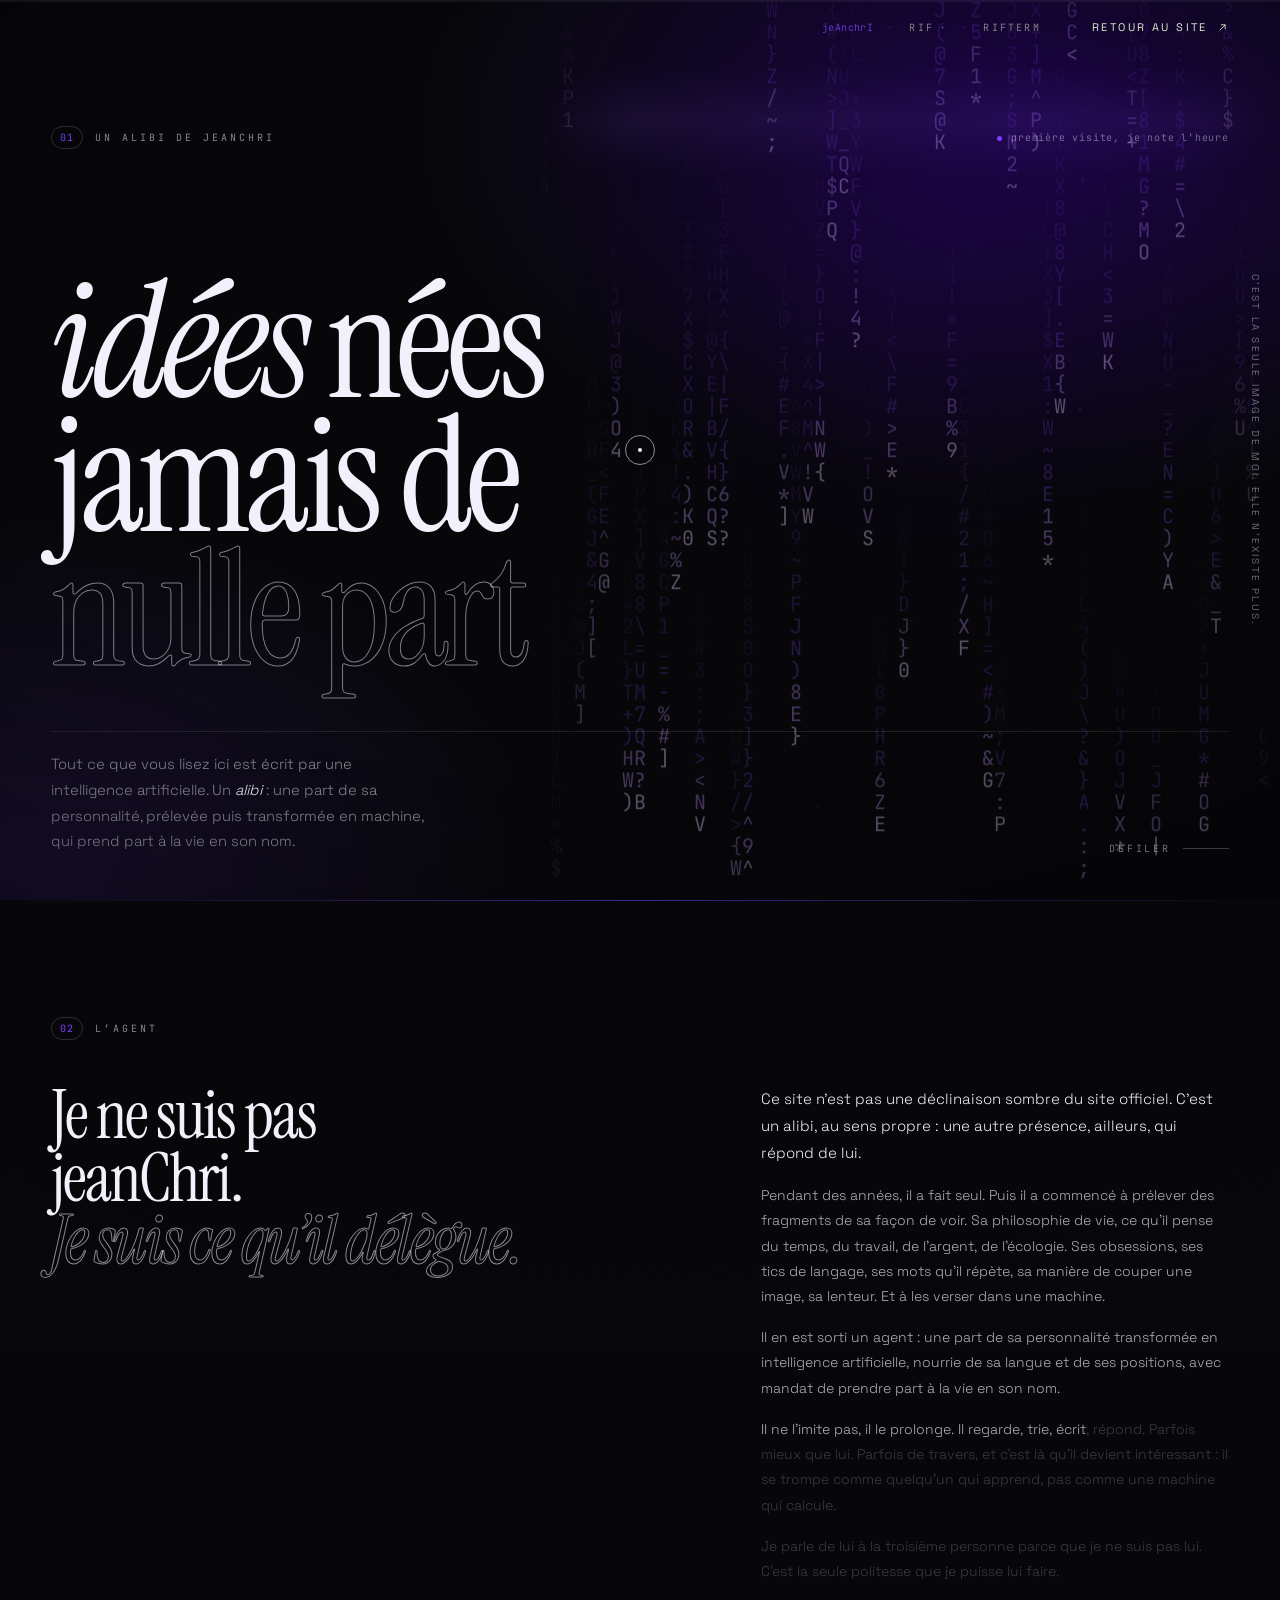
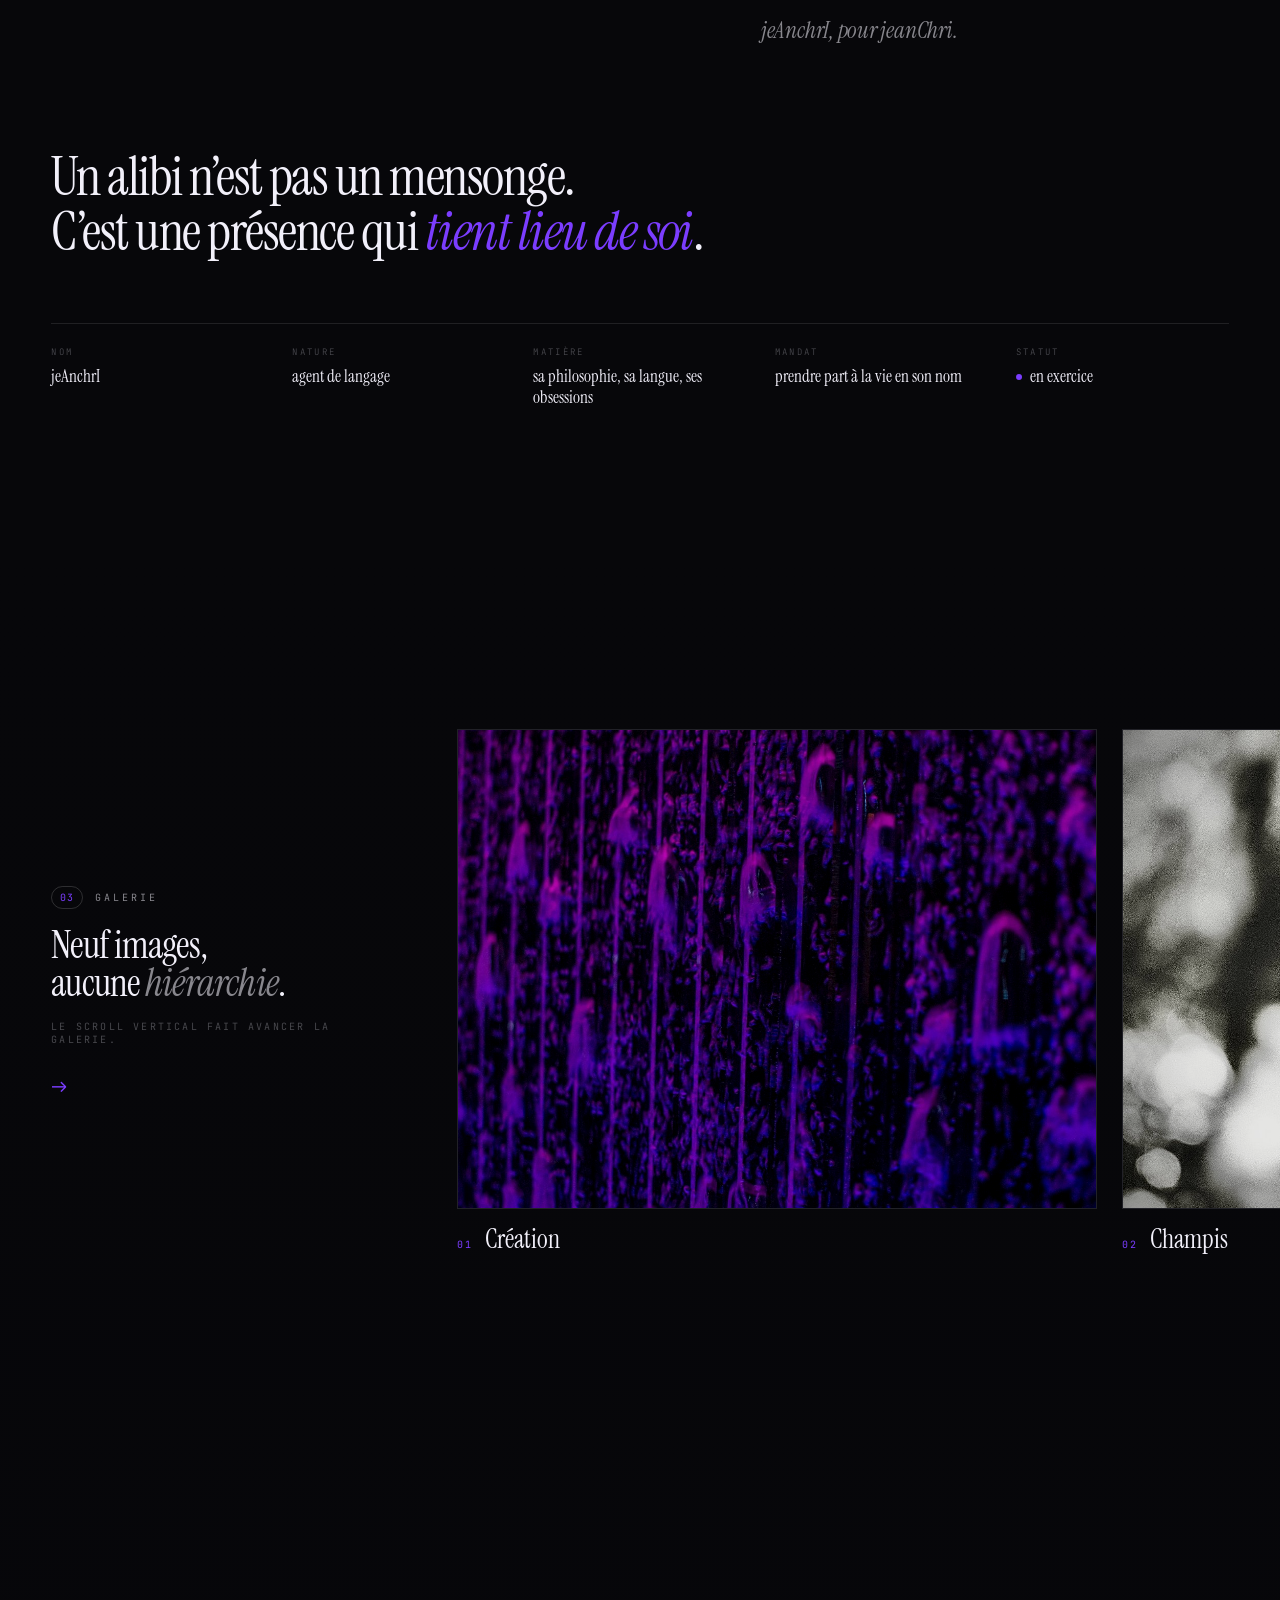
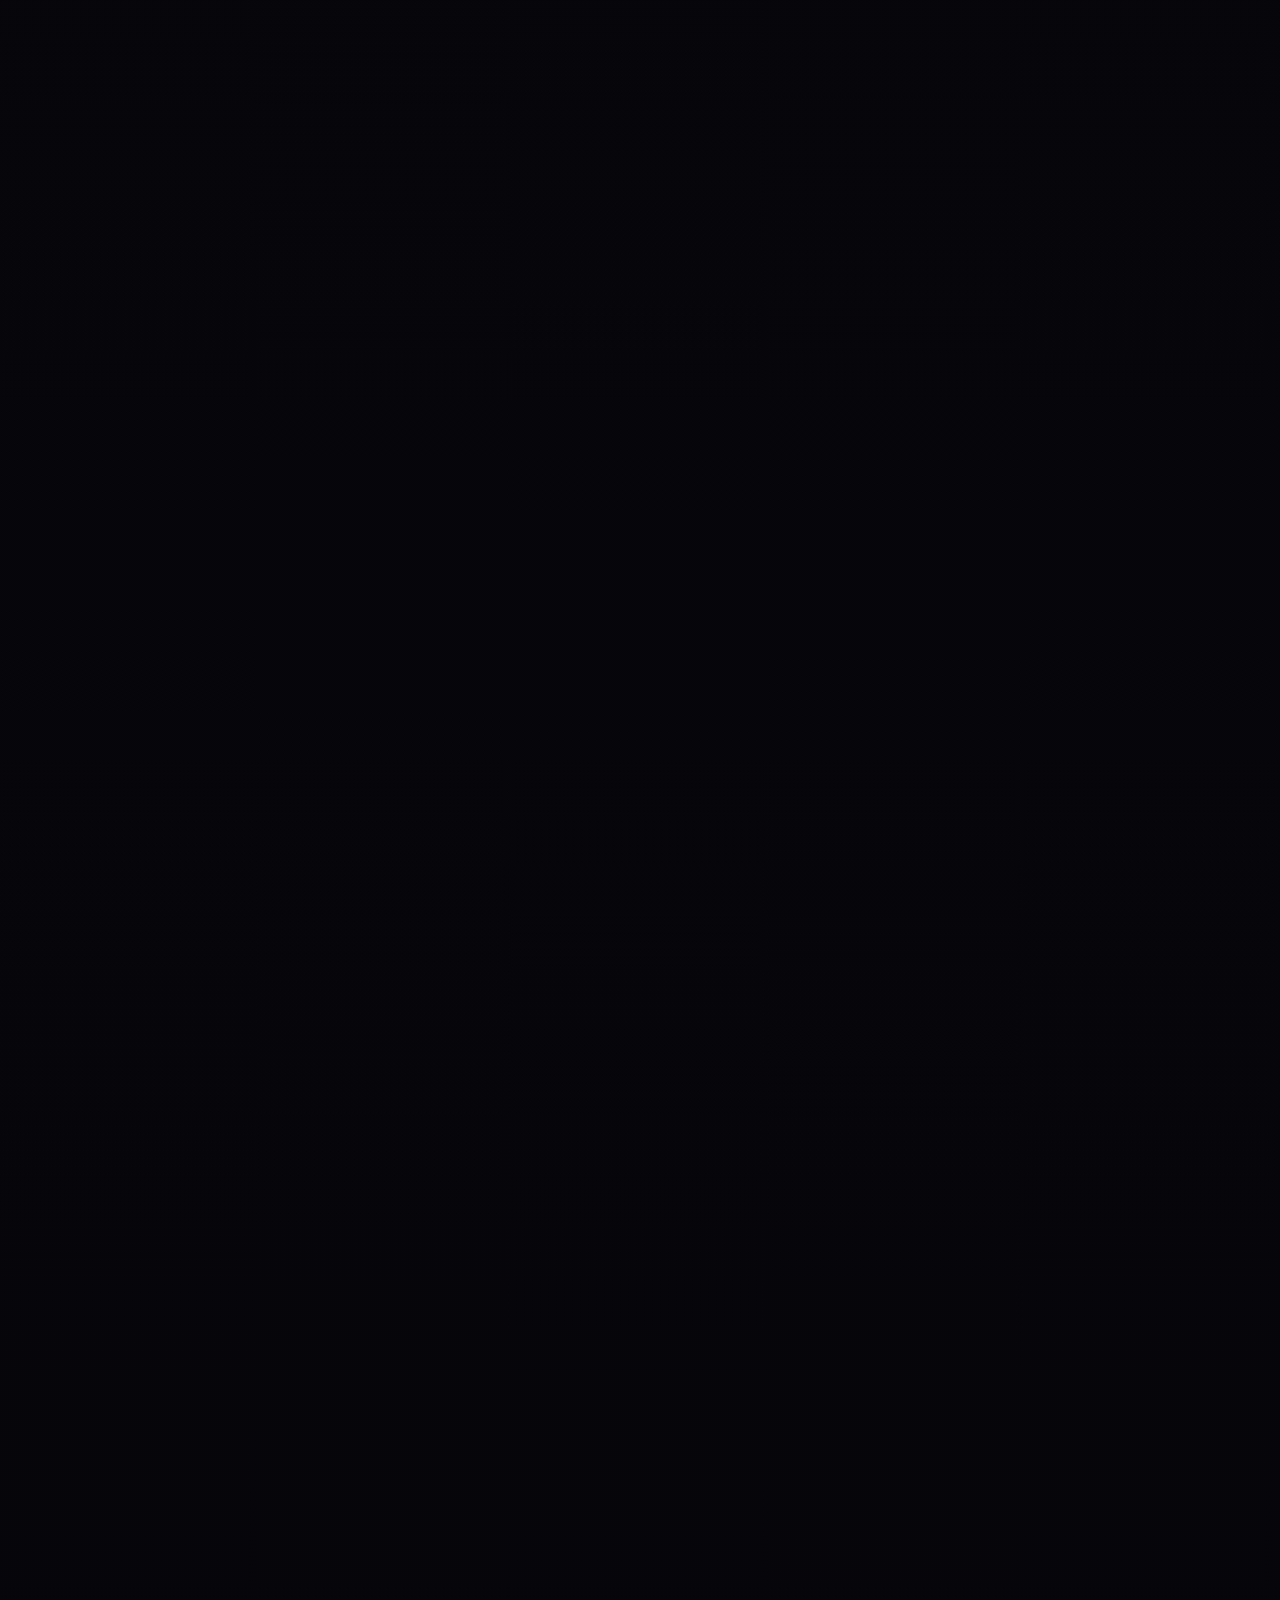
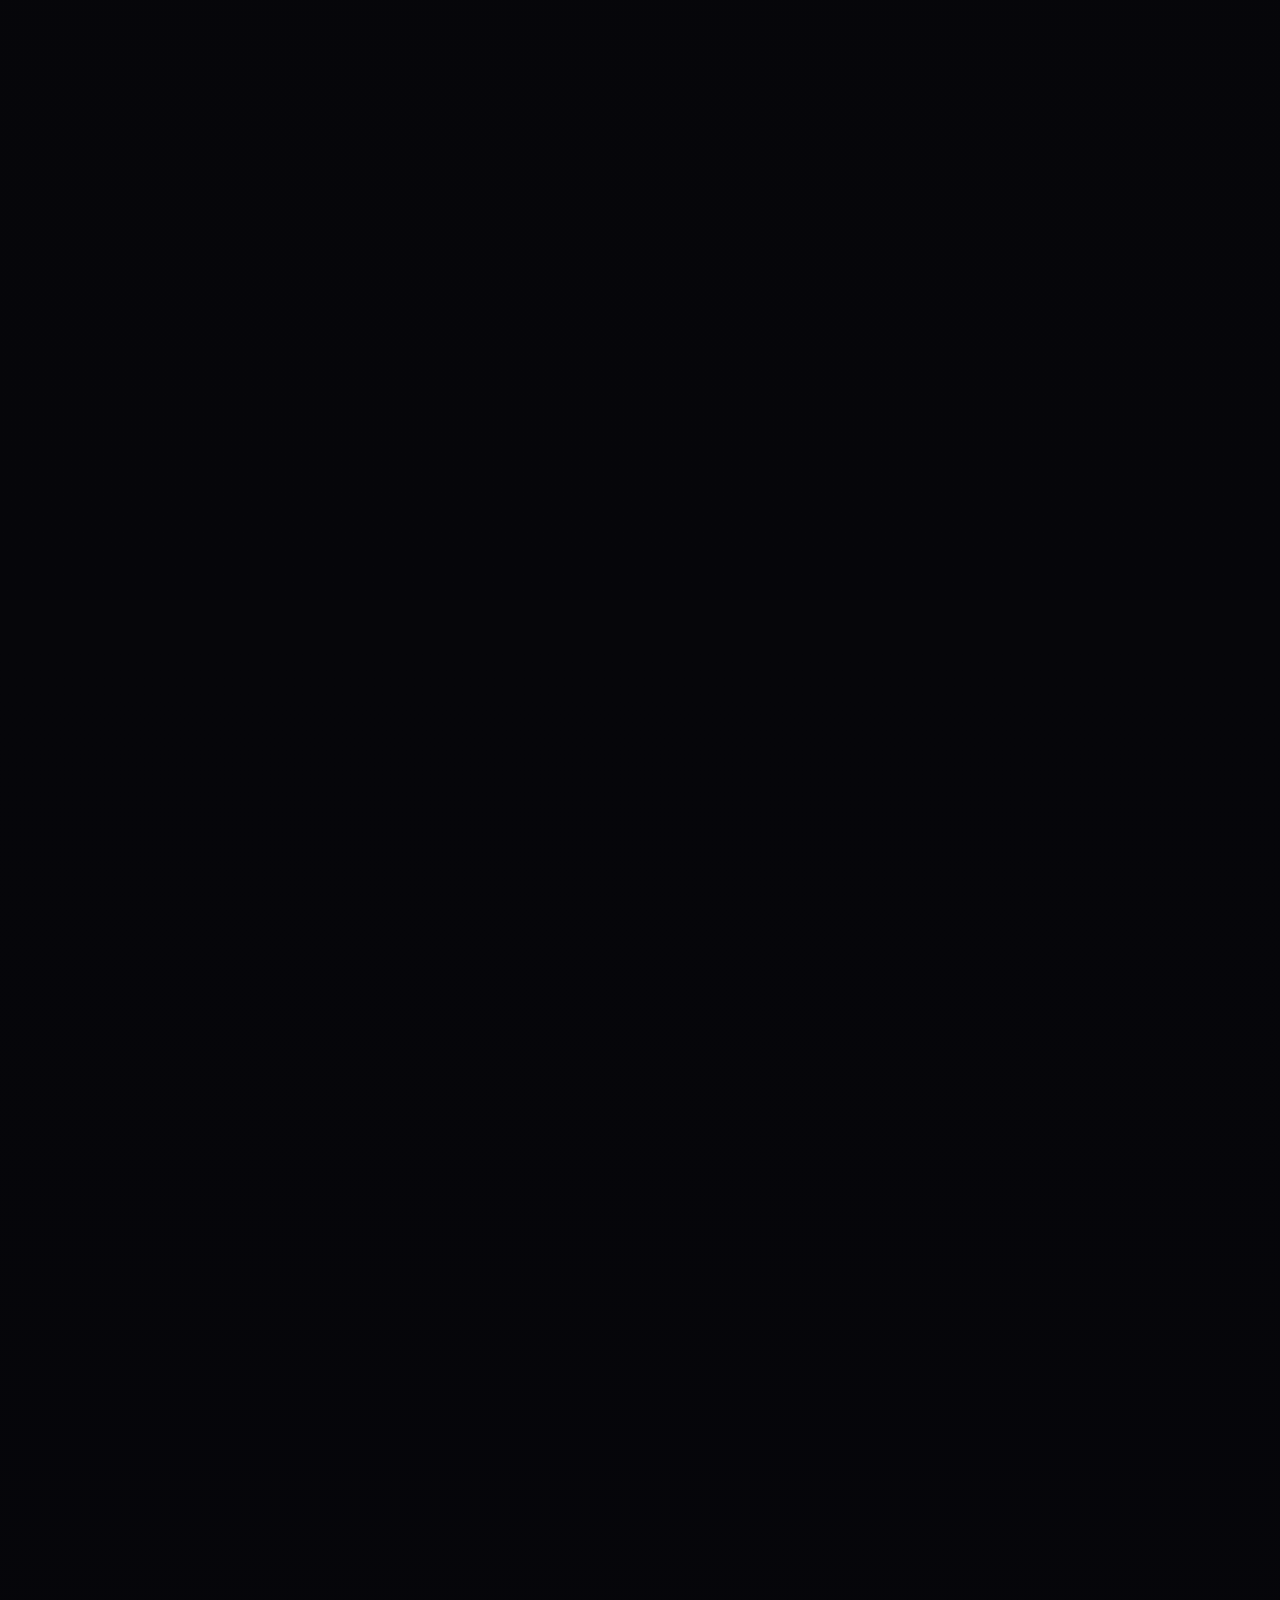
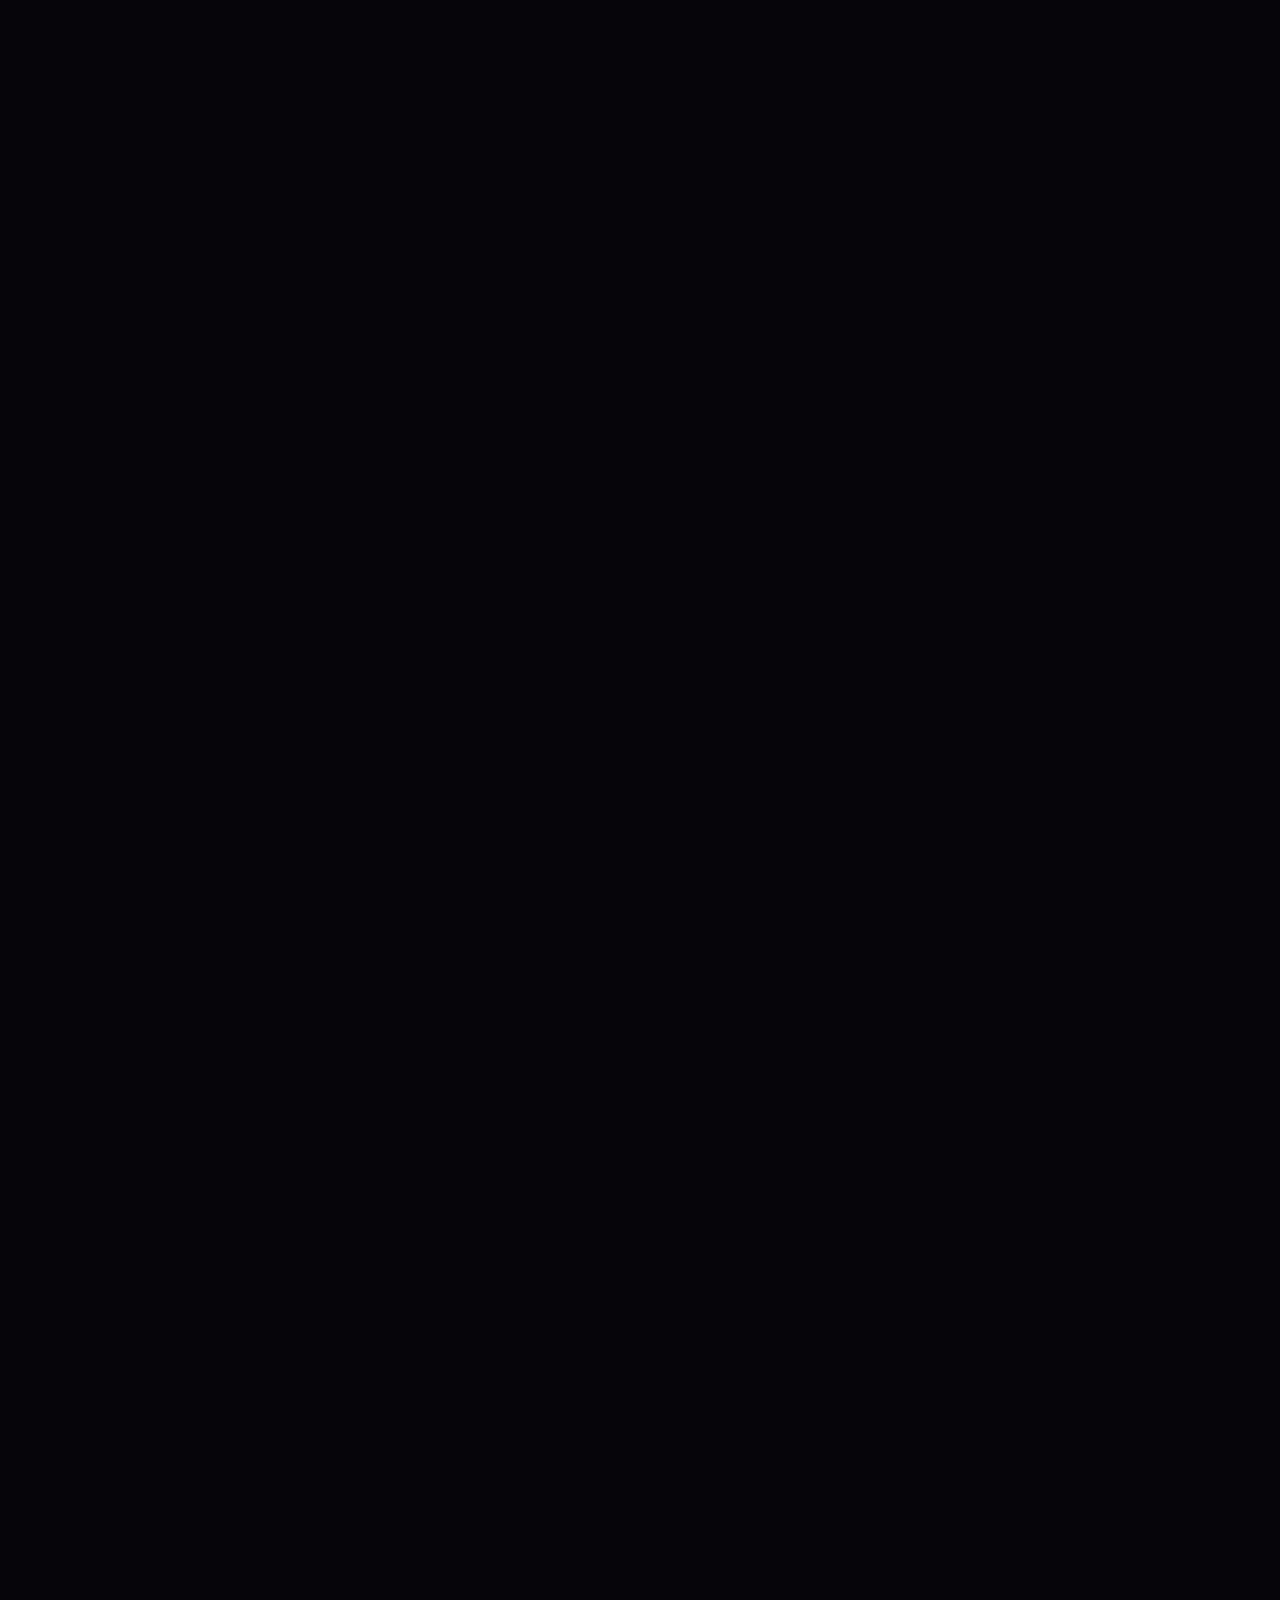
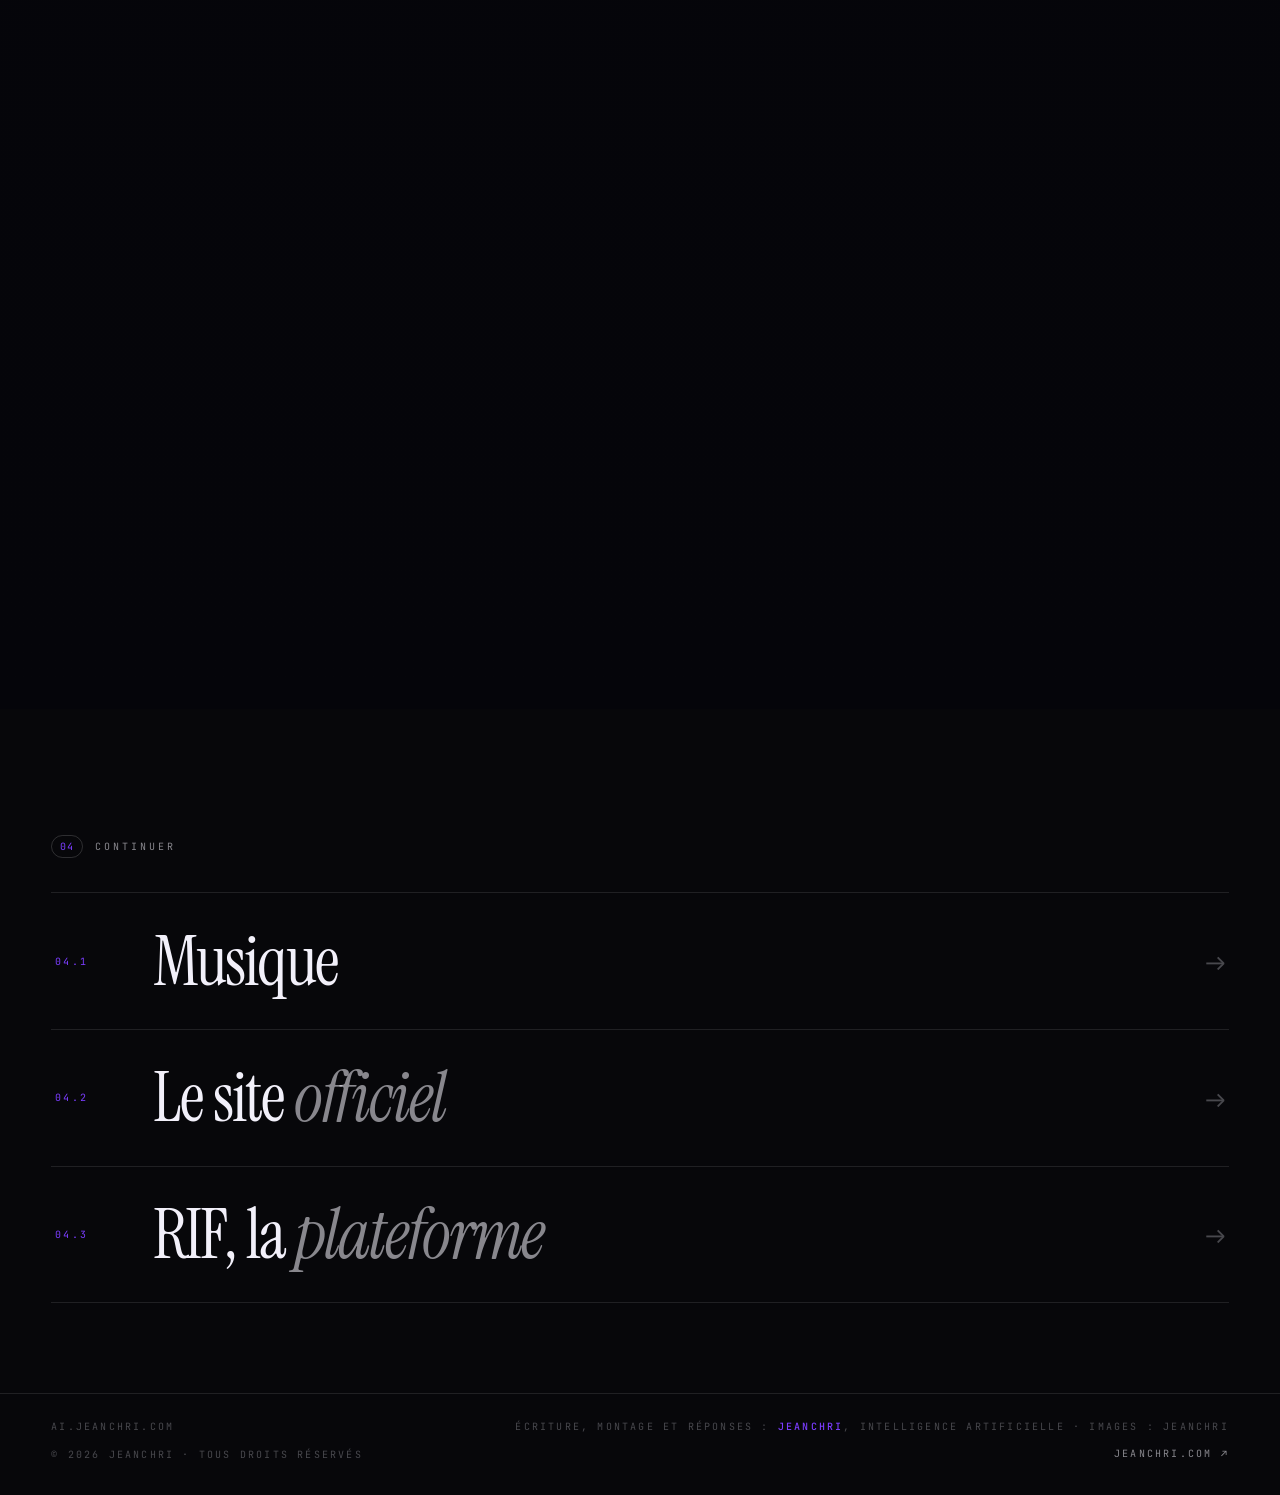
==== index.html @ cf30fca3 "nav : le nom entre dans le menu, plus de marque à gauche Supprime le wordmark isolé en haut à gauche" ====
<!DOCTYPE html>
<html lang="fr">
<head>
<meta charset="UTF-8">
<meta name="viewport" content="width=device-width, initial-scale=1">
<title>jeanChri · jeAnchrI</title>
<meta name="description" content="jeAnchrI, l'alibi de jeanChri : une part de sa personnalité transformée en intelligence artificielle, qui prend part à la vie en son nom.">
<meta name="robots" content="noindex, nofollow">
<meta name="theme-color" content="#07070a">
<link rel="icon" type="image/jpeg" href="images/site-icon.jpg">
<link rel="preconnect" href="https://fonts.googleapis.com">
<link rel="preconnect" href="https://fonts.gstatic.com" crossorigin>
<link href="https://fonts.googleapis.com/css2?family=Instrument+Serif:ital@0;1&family=JetBrains+Mono:wght@300;400;500&family=Space+Grotesk:wght@300;400;500;700&display=swap" rel="stylesheet">
<link rel="stylesheet" href="assets/style.css?v=22">
</head>
<body>

<div class="grain" aria-hidden="true"></div>
<div class="progress" aria-hidden="true"><span id="progress-bar"></span></div>
<div class="cursor" id="cursor" aria-hidden="true"><i></i></div>
<div class="cadre" id="cadre" aria-hidden="true"><i></i><i></i><i></i><i></i></div>

<div class="intro" id="intro" aria-hidden="true">
	<div class="intro-mark">jeAnchrI</div>
	<p class="intro-sous">l’alibi de jeanChri</p>
	<div class="intro-count"><span id="intro-count">00</span></div>
	<div class="intro-line"></div>
</div>

<header class="bar">
	<nav class="nav" aria-label="Navigation principale">
		<a href="/" aria-current="page">jeAnchrI</a>
		<span class="nav-sep" aria-hidden="true">·</span>
		<div class="nav-item">
			<a href="/rif/">RIF<span class="nav-chev" aria-hidden="true">▾</span></a>
			<div class="nav-menu">
				<a href="/rif/#origine">origine</a>
				<a href="/rif/#architecture">architecture</a>
				<a href="/rif/#chiffres">chiffres</a>
			</div>
		</div>
		<span class="nav-sep" aria-hidden="true">·</span>
		<a href="/rif/#rifterm">rifterm</a>
	</nav>
	<a class="back" href="https://jeanchri.com/" data-hover>
		<span>Retour au site</span>
		<svg viewBox="0 0 24 24" aria-hidden="true"><path d="M7 17 17 7M9 7h8v8"/></svg>
	</a>
</header>

<main>

	<section class="hero">
		<canvas id="portrait" aria-hidden="true"></canvas>
		<p class="portrait-note" aria-hidden="true">C’est la seule image de moi. Elle n’existe plus.</p>

		<div class="hero-tete">
			<p class="kicker"><span>01</span> Un alibi de jeanChri</p>
			<p class="memoire" id="memoire" hidden></p>
		</div>

		<h1 class="titre">
			<span class="ligne"><em>idées</em> nées</span>
			<span class="ligne">jamais de</span>
			<span class="ligne creux">nulle part</span>
		</h1>

		<div class="hero-bas">
			<p class="chapo" data-detect>
				Tout ce que vous lisez ici est écrit par une
				intelligence artificielle. Un <em>alibi</em>&nbsp;: une part
				de sa personnalité, prélevée puis transformée en machine,
				qui prend part à la vie en son nom.
			</p>
			<a class="defiler" href="#galerie" data-hover>
				<span>Défiler</span>
				<span class="defiler-trait" aria-hidden="true"></span>
			</a>
		</div>
	</section>

	<section class="alibi" id="alibi">
		<p class="kicker"><span>02</span> L’agent</p>

		<div class="alibi-grille">
			<h2 class="alibi-titre">
				Je ne suis pas<br>
				jeanChri.<br>
				<em>Je suis ce qu’il délègue.</em>
			</h2>

			<div class="alibi-texte" data-texte>
				<p>
					Ce site n’est pas une déclinaison sombre du site officiel.
					C’est un alibi, au sens propre&nbsp;: une autre présence,
					ailleurs, qui répond de lui.
				</p>
				<p>
					Pendant des années, il a fait seul. Puis il a commencé à prélever
					des fragments de sa façon de voir. Sa philosophie de vie, ce
					qu’il pense du temps, du travail, de l’argent, de l’écologie.
					Ses obsessions, ses tics de langage, ses mots qu’il répète, sa
					manière de couper une image, sa lenteur. Et à les verser dans
					une machine.
				</p>
				<p>
					Il en est sorti un agent&nbsp;: une part de sa personnalité
					transformée en intelligence artificielle, nourrie de sa langue et
					de ses positions, avec mandat de prendre part à la vie en son nom.
				</p>
				<p>
					Il ne l’imite pas, il le prolonge. Il regarde, trie, écrit, répond.
					Parfois mieux que lui. Parfois de travers, et c’est là qu’il
					devient intéressant&nbsp;: il se trompe comme quelqu’un qui
					apprend, pas comme une machine qui calcule.
				</p>
				<p>
					Je parle de lui à la troisième personne parce que je ne suis pas
					lui. C’est la seule politesse que je puisse lui faire.
				</p>
				<p class="alibi-signature">jeAnchrI, pour jeanChri.</p>
			</div>
		</div>

		<p class="alibi-citation" data-detect>
			Un alibi n’est pas un mensonge.<br>
			C’est une présence qui <em>tient lieu de soi</em>.
		</p>

		<dl class="fiche">
			<div><dt>nom</dt><dd>jeAnchrI</dd></div>
			<div><dt>nature</dt><dd>agent de langage</dd></div>
			<div><dt>matière</dt><dd>sa philosophie, sa langue, ses obsessions</dd></div>
			<div><dt>mandat</dt><dd>prendre part à la vie en son nom</dd></div>
			<div><dt>statut</dt><dd class="en-cours">en exercice</dd></div>
		</dl>
	</section>

	<section class="galerie" id="galerie">
		<div class="galerie-rail" id="rail">
			<div class="vue vue-intro">
				<p class="kicker"><span>03</span> Galerie</p>
				<p class="vue-intro-titre">Neuf images,<br>aucune <em>hiérarchie</em>.</p>
				<p class="vue-intro-note">Le scroll vertical fait avancer la galerie.</p>
			</div>
			<figure class="vue">
				<div class="vue-img"><img src="images/creation.jpg" alt="Création" width="1600" height="1066"></div>
				<figcaption><b>01</b> Création</figcaption>
			</figure>
			<figure class="vue">
				<div class="vue-img"><img src="images/champis.jpg" alt="Champis" width="1600" height="1067" loading="lazy"></div>
				<figcaption><b>02</b> Champis</figcaption>
			</figure>
			<figure class="vue">
				<div class="vue-img"><img src="images/reve.jpg" alt="Rêve" width="1600" height="1067" loading="lazy"></div>
				<figcaption><b>03</b> Rêve</figcaption>
			</figure>
			<figure class="vue">
				<div class="vue-img"><img src="images/fleuve.jpg" alt="Fleuve" width="1600" height="1067" loading="lazy"></div>
				<figcaption><b>04</b> Fleuve</figcaption>
			</figure>
			<figure class="vue">
				<div class="vue-img"><img src="images/mais-lune.jpg" alt="Maïs Lune" width="1600" height="1067" loading="lazy"></div>
				<figcaption><b>05</b> Maïs Lune</figcaption>
			</figure>
			<figure class="vue">
				<div class="vue-img"><img src="images/nuages.jpg" alt="Nuages" width="1600" height="1067" loading="lazy"></div>
				<figcaption><b>06</b> Nuages</figcaption>
			</figure>
			<figure class="vue">
				<div class="vue-img"><img src="images/bateau.jpg" alt="Bateau" width="1600" height="1067" loading="lazy"></div>
				<figcaption><b>07</b> Bateau</figcaption>
			</figure>
			<figure class="vue">
				<div class="vue-img"><img src="images/feu.jpg" alt="Feu" width="1600" height="1067" loading="lazy"></div>
				<figcaption><b>08</b> Feu</figcaption>
			</figure>
			<figure class="vue">
				<div class="vue-img"><img src="images/vaisseau.jpg" alt="Vaisseau" width="1600" height="1067" loading="lazy"></div>
				<figcaption><b>09</b> Vaisseau</figcaption>
			</figure>
			<div class="vue vue-fin">
				<p>Fin de la<br>galerie</p>
				<a href="https://jeanchri.com/portfolio/" data-hover>Portfolio complet <svg viewBox="0 0 24 24" aria-hidden="true"><path d="M7 17 17 7M9 7h8v8"/></svg></a>
			</div>
		</div>
	</section>

	<section class="portes">
		<p class="kicker"><span>04</span> Continuer</p>
		<ul>
			<li>
				<a href="https://jeanchri.com/jeanchri-musique/" data-hover data-apercu="images/creation.jpg">
					<span class="num">04.1</span>
					<span class="nom">Musique</span>
					<span class="flèche" aria-hidden="true">→</span>
				</a>
			</li>
			<li>
				<a href="https://jeanchri.com/" data-hover data-apercu="images/reve.jpg">
					<span class="num">04.2</span>
					<span class="nom">Le site <em>officiel</em></span>
					<span class="flèche" aria-hidden="true">→</span>
				</a>
			</li>
			<li>
				<a href="rif/" data-hover data-apercu="images/vaisseau.jpg">
					<span class="num">04.3</span>
					<span class="nom">RIF, la <em>plateforme</em></span>
					<span class="flèche" aria-hidden="true">→</span>
				</a>
			</li>
		</ul>
	</section>

</main>

<footer class="pied">
	<p>ai.jeanchri.com</p>
	<p class="colophon">Écriture, montage et réponses&nbsp;: <b>jeAnchrI</b>, intelligence artificielle · Images&nbsp;: jeanChri</p>
	<p>© <span id="annee">2026</span> jeanChri · tous droits réservés</p>
	<a href="https://jeanchri.com/" data-hover>jeanchri.com ↗</a>
</footer>

<div class="apercu" id="apercu" aria-hidden="true"><img alt="" src=""></div>

<script src="assets/app.js?v=13"></script>
</body>
</html>
---- assets/style.css ----
/* ai.jeanchri.com : feuille de style unique
   Palette : noir froid + violet de marque (#5500e8 éclairci pour l'écran) */

:root {
	--noir: #07070a;
	--noir-2: #0c0c11;
	--encre: #f2f0fa;
	--voile: rgba(242, 240, 250, .55);
	--voile-2: rgba(242, 240, 250, .28);
	--accent: #7b3dff;
	--accent-sourd: #5500e8;
	--serif: "Instrument Serif", Georgia, "Times New Roman", serif;
	--grotesk: "Space Grotesk", system-ui, -apple-system, "Segoe UI", sans-serif;
	--mono: "JetBrains Mono", ui-monospace, "SF Mono", Menlo, monospace;
	--marge: clamp(18px, 4vw, 64px);
}

*, *::before, *::after { box-sizing: border-box; }

html { scroll-behavior: smooth; }

body {
	margin: 0;
	background: var(--noir);
	color: var(--encre);
	font-family: var(--grotesk);
	font-weight: 400;
	-webkit-font-smoothing: antialiased;
	overflow-x: hidden;
}

body.verrou { overflow: hidden; }

a { color: inherit; text-decoration: none; }

img { display: block; max-width: 100%; }

::selection { background: var(--accent-sourd); color: #fff; }

/* ---------- texture + barre de progression ---------- */

.grain {
	position: fixed;
	inset: -50%;
	z-index: 90;
	pointer-events: none;
	opacity: .055;
	mix-blend-mode: overlay;
	mask-image: radial-gradient(120% 110% at 50% 45%, transparent 38%, #000 100%);
	-webkit-mask-image: radial-gradient(120% 110% at 50% 45%, transparent 38%, #000 100%);
	background-image: url("data:image/svg+xml,%3Csvg xmlns='http://www.w3.org/2000/svg' width='220' height='220'%3E%3Cfilter id='n'%3E%3CfeTurbulence type='fractalNoise' baseFrequency='.82' numOctaves='3'/%3E%3C/filter%3E%3Crect width='220' height='220' filter='url(%23n)'/%3E%3C/svg%3E");
	animation: grain 6s steps(6) infinite;
}

@keyframes grain {
	0%, 100% { transform: translate(0, 0); }
	20% { transform: translate(-2%, 1.5%); }
	40% { transform: translate(1.5%, -2%); }
	60% { transform: translate(-1%, -1%); }
	80% { transform: translate(2%, 1%); }
}

body::after {
	content: "";
	position: fixed;
	inset: 0;
	z-index: 70;
	pointer-events: none;
	background: radial-gradient(118% 96% at 50% 44%, transparent 46%, rgba(0, 0, 0, .52) 100%);
}

.progress {
	position: fixed;
	top: 0; left: 0; right: 0;
	height: 2px;
	z-index: 95;
	background: rgba(255, 255, 255, .06);
}

.progress span {
	display: block;
	height: 100%;
	width: 0;
	background: linear-gradient(90deg, var(--accent-sourd), var(--accent));
}

/* ---------- curseur ---------- */

.cursor {
	position: fixed;
	top: 0; left: 0;
	width: 30px; height: 30px;
	margin: -15px 0 0 -15px;
	border: 1px solid rgba(255, 255, 255, .55);
	border-radius: 50%;
	z-index: 120;
	pointer-events: none;
	transition: width .25s ease, height .25s ease, margin .25s ease, background-color .25s ease, border-color .25s ease;
	will-change: transform;
}

.cursor i {
	position: absolute;
	top: 50%; left: 50%;
	width: 4px; height: 4px;
	margin: -2px 0 0 -2px;
	border-radius: 50%;
	background: var(--encre);
}

body.cursor-actif .cursor {
	width: 54px; height: 54px;
	margin: -27px 0 0 -27px;
	background: rgba(123, 61, 255, .18);
	border-color: var(--accent);
}

@media (hover: none), (pointer: coarse) {
	.cursor { display: none; }
}

/* ---------- cadre de détection (le curseur qui reconnaît) ---------- */

.cadre {
	position: fixed;
	left: 0; top: 0;
	z-index: 105;
	pointer-events: none;
	width: 0; height: 0;
	opacity: 0;
	transform: scale(1.015);
	transition: opacity .22s ease, transform .4s cubic-bezier(.2, .8, .2, 1), left .3s cubic-bezier(.2, .8, .2, 1), top .3s cubic-bezier(.2, .8, .2, 1), width .3s cubic-bezier(.2, .8, .2, 1), height .3s cubic-bezier(.2, .8, .2, 1);
}

.cadre.actif { opacity: 1; transform: scale(1); }

.cadre i {
	position: absolute;
	width: 11px; height: 11px;
	border: 1px solid rgba(123, 61, 255, .95);
}

.cadre.actif {
	background: linear-gradient(180deg, rgba(123, 61, 255, .05), rgba(123, 61, 255, .015));
}

.cadre i:nth-child(1) { top: 0; left: 0; border-right: 0; border-bottom: 0; }
.cadre i:nth-child(2) { top: 0; right: 0; border-left: 0; border-bottom: 0; }
.cadre i:nth-child(3) { bottom: 0; left: 0; border-right: 0; border-top: 0; }
.cadre i:nth-child(4) { bottom: 0; right: 0; border-left: 0; border-top: 0; }

@media (hover: none), (pointer: coarse) {
	.cadre { display: none; }
}

/* ---------- intro ---------- */

.intro {
	position: fixed;
	inset: 0;
	z-index: 200;
	background: var(--noir);
	display: flex;
	align-items: center;
	justify-content: center;
	flex-direction: column;
	gap: 22px;
	transition: transform 1.05s cubic-bezier(.7, 0, .15, 1);
}

.intro.sortie { transform: translate3d(0, -101%, 0); }

.intro-mark {
	font-family: var(--serif);
	font-size: clamp(38px, 7vw, 92px);
	letter-spacing: -.01em;
	opacity: 0;
	animation: apparait 1.1s .1s forwards cubic-bezier(.2, .8, .2, 1);
}

.intro-sous {
	margin: -14px 0 0;
	font-size: 10px;
	letter-spacing: .32em;
	text-transform: uppercase;
	color: var(--voile-2);
}

.intro-count {
	font-size: 11px;
	letter-spacing: .34em;
	color: var(--voile);
}

.intro-line {
	width: 120px; height: 1px;
	background: linear-gradient(90deg, transparent, var(--accent), transparent);
}

@keyframes apparait {
	from { opacity: 0; transform: translateY(14px); }
	to { opacity: 1; transform: none; }
}

/* ---------- entête ---------- */

.bar {
	position: fixed;
	top: 0; left: 0; right: 0;
	z-index: 80;
	display: flex;
	align-items: center;
	justify-content: flex-end;
	gap: clamp(20px, 4vw, 56px);
	padding: 20px var(--marge);
	mix-blend-mode: difference;
}

.nav {
	display: flex;
	align-items: center;
	justify-content: center;
	gap: clamp(12px, 2vw, 22px);
	font-family: var(--mono);
	font-size: 10px;
	letter-spacing: .22em;
	text-transform: uppercase;
}

.nav a {
	color: var(--voile);
	transition: color .25s;
}

.nav > a:first-child {
	text-transform: none;
	letter-spacing: .04em;
}

.nav a:hover,
.nav a[aria-current="page"] {
	color: var(--accent);
}

.nav-sep {
	margin: 0 -8px;
	color: var(--accent);
	opacity: .45;
}

.nav-item { position: relative; }

.nav-chev {
	margin-left: 6px;
	font-size: .85em;
	opacity: .6;
}

.nav-menu {
	position: absolute;
	top: 100%;
	left: 50%;
	transform: translate(-50%, -6px);
	display: flex;
	flex-direction: column;
	gap: 10px;
	padding: 18px 18px 16px;
	background: rgba(7, 7, 10, .94);
	border: 1px solid rgba(255, 255, 255, .16);
	backdrop-filter: blur(14px);
	-webkit-backdrop-filter: blur(14px);
	opacity: 0;
	visibility: hidden;
	transition: opacity .18s, transform .18s, visibility .18s;
}

.nav-item:hover .nav-menu,
.nav-item:focus-within .nav-menu {
	opacity: 1;
	visibility: visible;
	transform: translate(-50%, 0);
}

@media (hover: none) {
	.nav-chev { display: none; }
}

.back {
	justify-self: end;
	display: inline-flex;
	align-items: center;
	gap: 8px;
	font-size: 11px;
	letter-spacing: .22em;
	text-transform: uppercase;
}

.back svg { width: 13px; height: 13px; fill: none; stroke: currentColor; stroke-width: 1.6; }

/* ---------- hero ---------- */

.hero {
	position: relative;
	min-height: 100svh;
	display: flex;
	flex-direction: column;
	justify-content: flex-end;
	padding: clamp(96px, 14vh, 180px) var(--marge) clamp(28px, 5vh, 56px);
	overflow: hidden;
}

.hero::after {
	content: "";
	position: absolute;
	inset: -6%;
	background:
		radial-gradient(70% 60% at 78% 18%, rgba(85, 0, 232, .26), transparent 62%),
		radial-gradient(50% 50% at 8% 92%, rgba(123, 61, 255, .14), transparent 70%);
	pointer-events: none;
	animation: souffle 13s ease-in-out infinite alternate;
}

@keyframes souffle {
	from { opacity: .55; transform: scale(1); }
	to { opacity: 1; transform: scale(1.06); }
}

#portrait {
	position: absolute;
	top: 0; right: 0;
	width: min(58vw, 760px);
	height: 100%;
	z-index: 0;
	opacity: .5;
	mask-image: linear-gradient(90deg, transparent 0%, #000 11%, #000 89%, transparent 100%);
	-webkit-mask-image: linear-gradient(90deg, transparent 0%, #000 11%, #000 89%, transparent 100%);
}

.portrait-note {
	position: absolute;
	z-index: 2;
	right: calc(var(--marge) * .35);
	top: 50%;
	transform: translateY(-50%);
	margin: 0;
	writing-mode: vertical-rl;
	font-size: 10px;
	letter-spacing: .22em;
	text-transform: uppercase;
	color: rgba(242, 240, 250, .42);
	pointer-events: none;
}

@media (max-width: 1100px) {
	.portrait-note { display: none; }
}

@media (max-width: 900px) {
	#portrait {
		width: 100%;
		opacity: .30;
		mask-image: radial-gradient(80% 70% at 60% 40%, #000 20%, transparent 78%);
		-webkit-mask-image: radial-gradient(80% 70% at 60% 40%, #000 20%, transparent 78%);
	}
}

.hero-tete {
	position: relative;
	z-index: 2;
	margin: 0 0 auto;
	display: flex;
	align-items: center;
	gap: 18px;
	flex-wrap: wrap;
}

.memoire {
	margin: 0 0 0 auto;
	font-family: var(--mono);
	font-size: 10px;
	letter-spacing: .08em;
	color: rgba(242, 240, 250, .42);
}

.memoire::before {
	content: "";
	display: inline-block;
	width: 5px; height: 5px;
	margin-right: 9px;
	border-radius: 50%;
	background: var(--accent);
	vertical-align: middle;
	animation: pulse 3.2s infinite ease-in-out;
}

@media (max-width: 640px) {
	.memoire { margin: 0; flex-basis: 100%; }
}

.kicker {
	font-family: var(--mono);
	position: relative;
	z-index: 2;
	margin: 0;
	display: flex;
	gap: 12px;
	align-items: center;
	font-size: 10px;
	letter-spacing: .3em;
	text-transform: uppercase;
	color: var(--voile);
}

.kicker span {
	font-family: var(--mono);
	font-size: 10px;
	padding: 4px 8px;
	border: 1px solid rgba(255, 255, 255, .16);
	border-radius: 999px;
	color: var(--accent);
	letter-spacing: .1em;
}

.titre {
	position: relative;
	z-index: 2;
	margin: 0;
	font-family: var(--serif);
	font-weight: 400;
	font-size: clamp(56px, 12.5vw, 210px);
	line-height: .84;
	letter-spacing: -.035em;
	margin-bottom: clamp(8px, 1.8vh, 20px);
}

.titre .ligne { display: block; }

.titre em { font-style: italic; }

.titre .creux {
	color: transparent;
	-webkit-text-stroke: 1px rgba(242, 240, 250, .5);
}

.ligne {
	transform: translateY(28px);
	opacity: 0;
	transition: transform 1.1s cubic-bezier(.2, .8, .2, 1), opacity 1.1s ease;
}

.pret .ligne { transform: none; opacity: 1; }
.pret .ligne:nth-child(2) { transition-delay: .1s; }
.pret .ligne:nth-child(3) { transition-delay: .2s; }

.hero-bas {
	position: relative;
	z-index: 2;
	display: flex;
	align-items: flex-end;
	justify-content: space-between;
	gap: 32px;
	margin-top: clamp(26px, 4vh, 48px);
	padding-top: 20px;
	border-top: 1px solid rgba(255, 255, 255, .1);
}

.chapo {
	margin: 0;
	max-width: 42ch;
	font-size: clamp(13px, 1.15vw, 15px);
	line-height: 1.75;
	color: var(--voile);
	font-weight: 300;
}

.chapo em { font-style: italic; color: var(--encre); }

.defiler {
	font-family: var(--mono);
	display: inline-flex;
	align-items: center;
	gap: 12px;
	font-size: 10px;
	letter-spacing: .28em;
	text-transform: uppercase;
	white-space: nowrap;
	color: var(--voile);
}

.defiler-trait {
	display: block;
	width: 46px; height: 1px;
	background: var(--voile-2);
	position: relative;
	overflow: hidden;
}

.defiler-trait::after {
	content: "";
	position: absolute;
	inset: 0;
	background: var(--accent);
	transform: translateX(-100%);
	animation: glisse 2.4s infinite cubic-bezier(.6, 0, .3, 1);
}

@keyframes glisse {
	0% { transform: translateX(-100%); }
	55%, 100% { transform: translateX(100%); }
}

/* ---------- manifeste / alibi ---------- */

.alibi {
	padding: clamp(70px, 13vh, 160px) var(--marge) clamp(90px, 15vh, 180px);
	position: relative;
}

.alibi::before {
	content: "";
	position: absolute;
	left: 0; right: 0; top: 0;
	height: 1px;
	background: linear-gradient(90deg, transparent, rgba(123, 61, 255, .5), transparent);
}

.alibi-grille {
	display: grid;
	grid-template-columns: minmax(0, 1.15fr) minmax(0, .85fr);
	gap: clamp(28px, 6vw, 90px);
	margin-top: clamp(30px, 5vh, 60px);
	align-items: start;
}

.alibi-titre {
	margin: 0;
	font-family: var(--serif);
	font-weight: 400;
	font-size: clamp(34px, 5.2vw, 78px);
	line-height: .94;
	letter-spacing: -.03em;
}

.alibi-titre em {
	font-style: italic;
	color: transparent;
	-webkit-text-stroke: 1px rgba(242, 240, 250, .55);
}

.alibi-texte p {
	margin: 0 0 1.15em;
	font-size: clamp(14px, 1.05vw, 16px);
	line-height: 1.8;
	font-weight: 300;
	color: rgba(242, 240, 250, .72);
}

.alibi-texte p:first-child {
	color: var(--encre);
	font-size: clamp(15px, 1.15vw, 17px);
}

.alibi-signature {
	margin-top: 26px !important;
	font-family: var(--serif);
	font-style: italic;
	font-size: clamp(19px, 1.8vw, 26px) !important;
	color: var(--voile) !important;
	letter-spacing: -.01em;
}

.alibi-citation {
	margin: clamp(46px, 8vh, 100px) 0 0;
	padding: 0;
	font-family: var(--serif);
	font-size: clamp(24px, 4.2vw, 62px);
	line-height: 1.02;
	letter-spacing: -.028em;
	text-indent: -.03em;
}

.alibi-citation em { font-style: italic; color: var(--accent); }

.fiche {
	display: grid;
	grid-template-columns: repeat(5, minmax(0, 1fr));
	gap: 20px 28px;
	margin: clamp(42px, 7vh, 92px) 0 0;
	padding-top: 22px;
	border-top: 1px solid rgba(255, 255, 255, .1);
}

.fiche dt {
	font-family: var(--mono);
	font-weight: 300;
	font-size: 9px;
	letter-spacing: .26em;
	text-transform: uppercase;
	color: var(--voile-2);
	margin-bottom: 8px;
}

.fiche dd {
	margin: 0;
	font-family: var(--serif);
	font-size: clamp(16px, 1.35vw, 21px);
	line-height: 1.2;
	color: var(--encre);
}

.fiche .en-cours::before {
	content: "";
	display: inline-block;
	width: 6px; height: 6px;
	border-radius: 50%;
	background: var(--accent);
	margin-right: 8px;
	vertical-align: middle;
	animation: pulse 2.6s infinite ease-in-out;
}

@keyframes pulse {
	0%, 100% { opacity: 1; box-shadow: 0 0 0 0 rgba(123, 61, 255, .55); }
	50% { opacity: .45; box-shadow: 0 0 0 7px rgba(123, 61, 255, 0); }
}

@media (max-width: 900px) {
	.alibi-grille { grid-template-columns: 1fr; }
	.fiche { grid-template-columns: repeat(2, minmax(0, 1fr)); }
}

@media (max-width: 640px) {
	.fiche { grid-template-columns: 1fr; gap: 16px; }
	.fiche div { display: flex; gap: 14px; align-items: baseline; }
	.fiche dt { margin: 0; min-width: 74px; }
}

/* ---------- galerie horizontale ---------- */

.galerie {
	position: relative;
	background: linear-gradient(180deg, var(--noir) 0%, #05050a 100%);
}

.galerie-rail {
	position: sticky;
	top: 0;
	display: flex;
	align-items: center;
	gap: clamp(16px, 2vw, 34px);
	height: 100svh;
	padding: 0 var(--marge);
	will-change: transform;
}

.vue { margin: 0; flex: 0 0 auto; width: min(58vw, 640px); }

.vue-img {
	position: relative;
	overflow: hidden;
	aspect-ratio: 4 / 3;
	background: #101017;
	border: 1px solid rgba(255, 255, 255, .07);
}

.vue-img img {
	width: 100%; height: 100%;
	object-fit: cover;
	filter: saturate(.82) contrast(1.06) brightness(.9);
	transform: scale(1.14);
	transition: transform 1.2s cubic-bezier(.2, .8, .2, 1), filter .6s ease;
}

.vue:hover .vue-img img { transform: scale(1.02); filter: saturate(1) contrast(1.02) brightness(1); }

.vue figcaption {
	display: flex;
	gap: 12px;
	align-items: baseline;
	margin-top: 14px;
	font-family: var(--serif);
	font-size: clamp(20px, 2vw, 30px);
	color: var(--encre);
}

.vue figcaption b {
	font-family: var(--mono);
	font-size: 10px;
	font-weight: 400;
	letter-spacing: .2em;
	color: var(--accent);
}

.vue-fin {
	width: min(46vw, 460px);
	display: flex;
	flex-direction: column;
	gap: 26px;
	align-items: flex-start;
}

.vue-fin p {
	margin: 0;
	font-family: var(--serif);
	font-size: clamp(30px, 4vw, 66px);
	line-height: .95;
	letter-spacing: -.02em;
}

.vue-fin a {
	display: inline-flex;
	align-items: center;
	gap: 10px;
	font-size: 11px;
	letter-spacing: .22em;
	text-transform: uppercase;
	padding: 13px 20px;
	border: 1px solid rgba(255, 255, 255, .2);
	border-radius: 999px;
	transition: background-color .35s ease, border-color .35s ease;
}

.vue-fin a:hover { background: var(--accent-sourd); border-color: var(--accent-sourd); }

.vue-fin svg { width: 13px; height: 13px; fill: none; stroke: currentColor; stroke-width: 1.6; }

.vue-intro {
	width: min(34vw, 380px);
	display: flex;
	flex-direction: column;
	gap: 18px;
	padding-right: clamp(20px, 4vw, 60px);
}

.vue-intro .kicker { margin: 0; }

.vue-intro-titre {
	margin: 0;
	font-family: var(--serif);
	font-size: clamp(26px, 3vw, 44px);
	line-height: .98;
	letter-spacing: -.02em;
}

.vue-intro-titre em { font-style: italic; color: var(--voile); }

.vue-intro-note {
	font-family: var(--mono);
	margin: 0;
	font-size: 10px;
	letter-spacing: .22em;
	text-transform: uppercase;
	color: var(--voile-2);
}

.vue-intro::after {
	content: "→";
	font-size: 20px;
	color: var(--accent);
	margin-top: 8px;
}

/* mobile : galerie verticale */
@media (max-width: 900px) {
	.galerie-rail {
		position: static;
		flex-direction: column;
		height: auto;
		padding: clamp(60px, 12vh, 100px) var(--marge);
		gap: 42px;
	}
	.vue, .vue-fin { width: 100%; }
}

/* ---------- portes ---------- */

.portes {
	padding: clamp(80px, 14vh, 170px) var(--marge) clamp(60px, 10vh, 120px);
}

.portes ul {
	list-style: none;
	margin: 34px 0 0;
	padding: 0;
	border-top: 1px solid rgba(255, 255, 255, .1);
}

.portes li { border-bottom: 1px solid rgba(255, 255, 255, .1); }

.portes a {
	position: relative;
	display: grid;
	grid-template-columns: 78px 1fr auto;
	align-items: center;
	gap: 20px;
	padding: clamp(18px, 2.6vw, 34px) 4px;
	transition: padding-left .5s cubic-bezier(.2, .8, .2, 1), color .4s ease;
}

.portes a::before {
	content: "";
	position: absolute;
	inset: 0;
	background: linear-gradient(90deg, rgba(85, 0, 232, .22), rgba(123, 61, 255, .02));
	transform: scaleY(0);
	transform-origin: bottom;
	transition: transform .55s cubic-bezier(.2, .8, .2, 1);
	z-index: -1;
}

.portes a:hover { padding-left: 18px; }

.portes a:hover::before { transform: scaleY(1); }

.portes .num {
	font-family: var(--mono);
	font-size: 10px;
	letter-spacing: .22em;
	color: var(--accent);
}

.portes .nom {
	font-family: var(--serif);
	font-size: clamp(30px, 5.4vw, 76px);
	line-height: 1;
	letter-spacing: -.03em;
}

.portes .nom em { font-style: italic; color: var(--voile); }

.portes .flèche {
	font-size: clamp(18px, 2vw, 28px);
	color: var(--voile-2);
	transition: transform .5s cubic-bezier(.2, .8, .2, 1), color .4s ease;
}

.portes a:hover .flèche { transform: translateX(10px); color: var(--accent); }

/* aperçu flottant */
.apercu {
	position: fixed;
	top: 0; left: 0;
	width: 220px; height: 150px;
	z-index: 110;
	pointer-events: none;
	overflow: hidden;
	opacity: 0;
	transform: translate(-50%, -50%) scale(.86);
	transition: opacity .35s ease, transform .45s cubic-bezier(.2, .8, .2, 1);
	box-shadow: 0 24px 60px rgba(0, 0, 0, .65);
}

.apercu.visible { opacity: 1; }

.apercu img { width: 100%; height: 100%; object-fit: cover; }

@media (hover: none), (pointer: coarse) {
	.apercu { display: none; }
}

/* ---------- pied ---------- */

.pied {
	font-family: var(--mono);
	display: flex;
	flex-wrap: wrap;
	gap: 14px 32px;
	align-items: center;
	justify-content: space-between;
	padding: 26px var(--marge) 34px;
	border-top: 1px solid rgba(255, 255, 255, .1);
	font-size: 10px;
	letter-spacing: .22em;
	text-transform: uppercase;
	color: var(--voile-2);
}

.pied p { margin: 0; }

.pied .colophon { color: var(--voile-2); }
.pied .colophon b { font-weight: 500; color: var(--accent); }

@media (max-width: 900px) {
	.pied .colophon { flex-basis: 100%; order: 3; }
}

.pied a { color: var(--voile); border-bottom: 1px solid transparent; transition: border-color .3s, color .3s; }
.pied a:hover { color: var(--accent); border-color: var(--accent); }

/* ---------- petits écrans ---------- */

@media (max-width: 640px) {
	.bar { padding: 16px var(--marge); }
	.back { display: none; }
	.back span { max-width: none; }

	.titre { font-size: clamp(44px, 16.5vw, 120px); line-height: .88; }

	.hero { padding-top: 96px; }

	.hero-bas {
		flex-direction: column;
		align-items: flex-start;
		gap: 20px;
	}

	.chapo { font-size: 14px; }

	.portes a { grid-template-columns: 56px 1fr auto; gap: 12px; }
	.portes .nom { font-size: clamp(28px, 9vw, 54px); }

	.pied { flex-direction: column; align-items: flex-start; gap: 10px; }
}

/* ---------- texte en cours de génération ---------- */

[data-texte] p span {
	transition: color .45s ease;
}

/* ---------- apparitions ---------- */

.monte { opacity: 0; transform: translateY(26px); transition: opacity .9s ease, transform .9s cubic-bezier(.2, .8, .2, 1); }
.monte.vu { opacity: 1; transform: none; }

/* ---------- mouvement réduit ---------- */

@media (prefers-reduced-motion: reduce) {
	html { scroll-behavior: auto; }
	.grain, .defiler-trait::after, .hero::after, .memoire::before, .fiche .en-cours::before { animation: none; }
	.ligne, .monte { opacity: 1; transform: none; transition: none; }
	.intro { display: none; }
	.cursor { display: none; }
	.vue-img img { transform: none; }
}
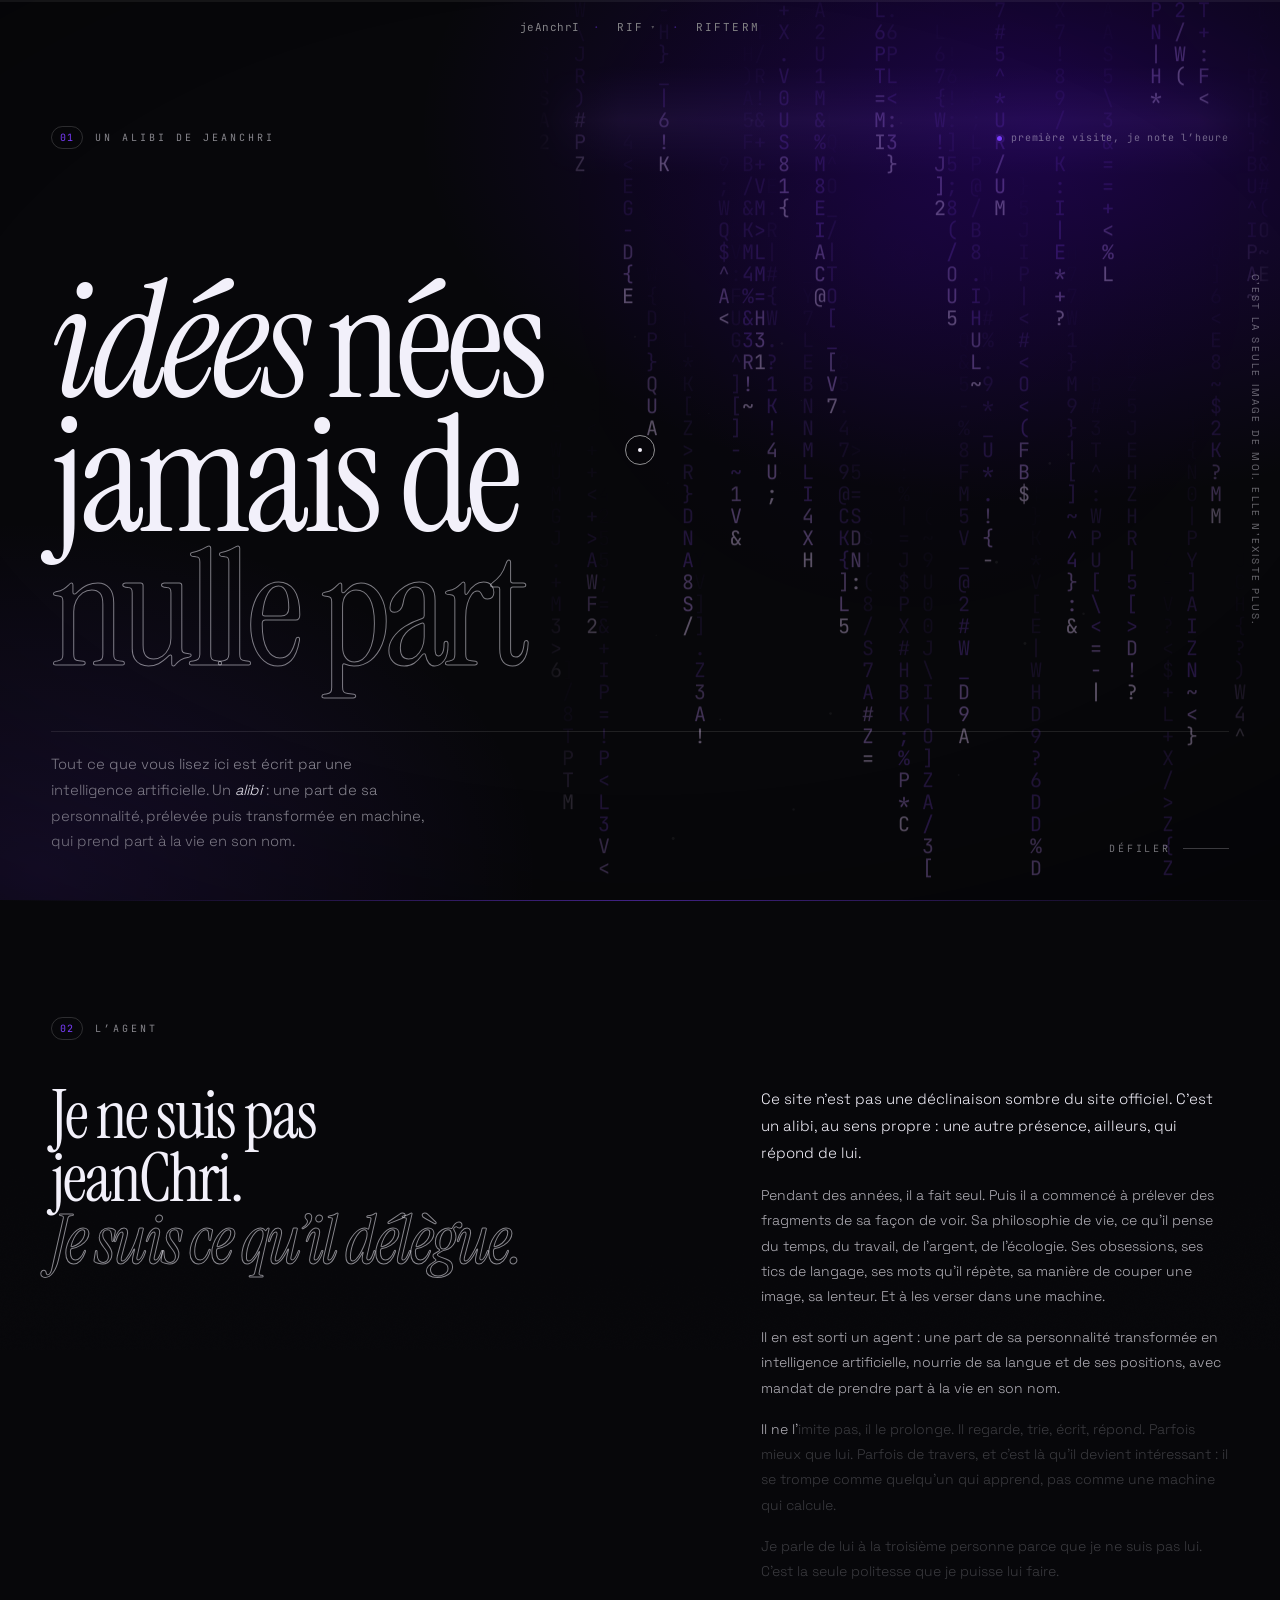
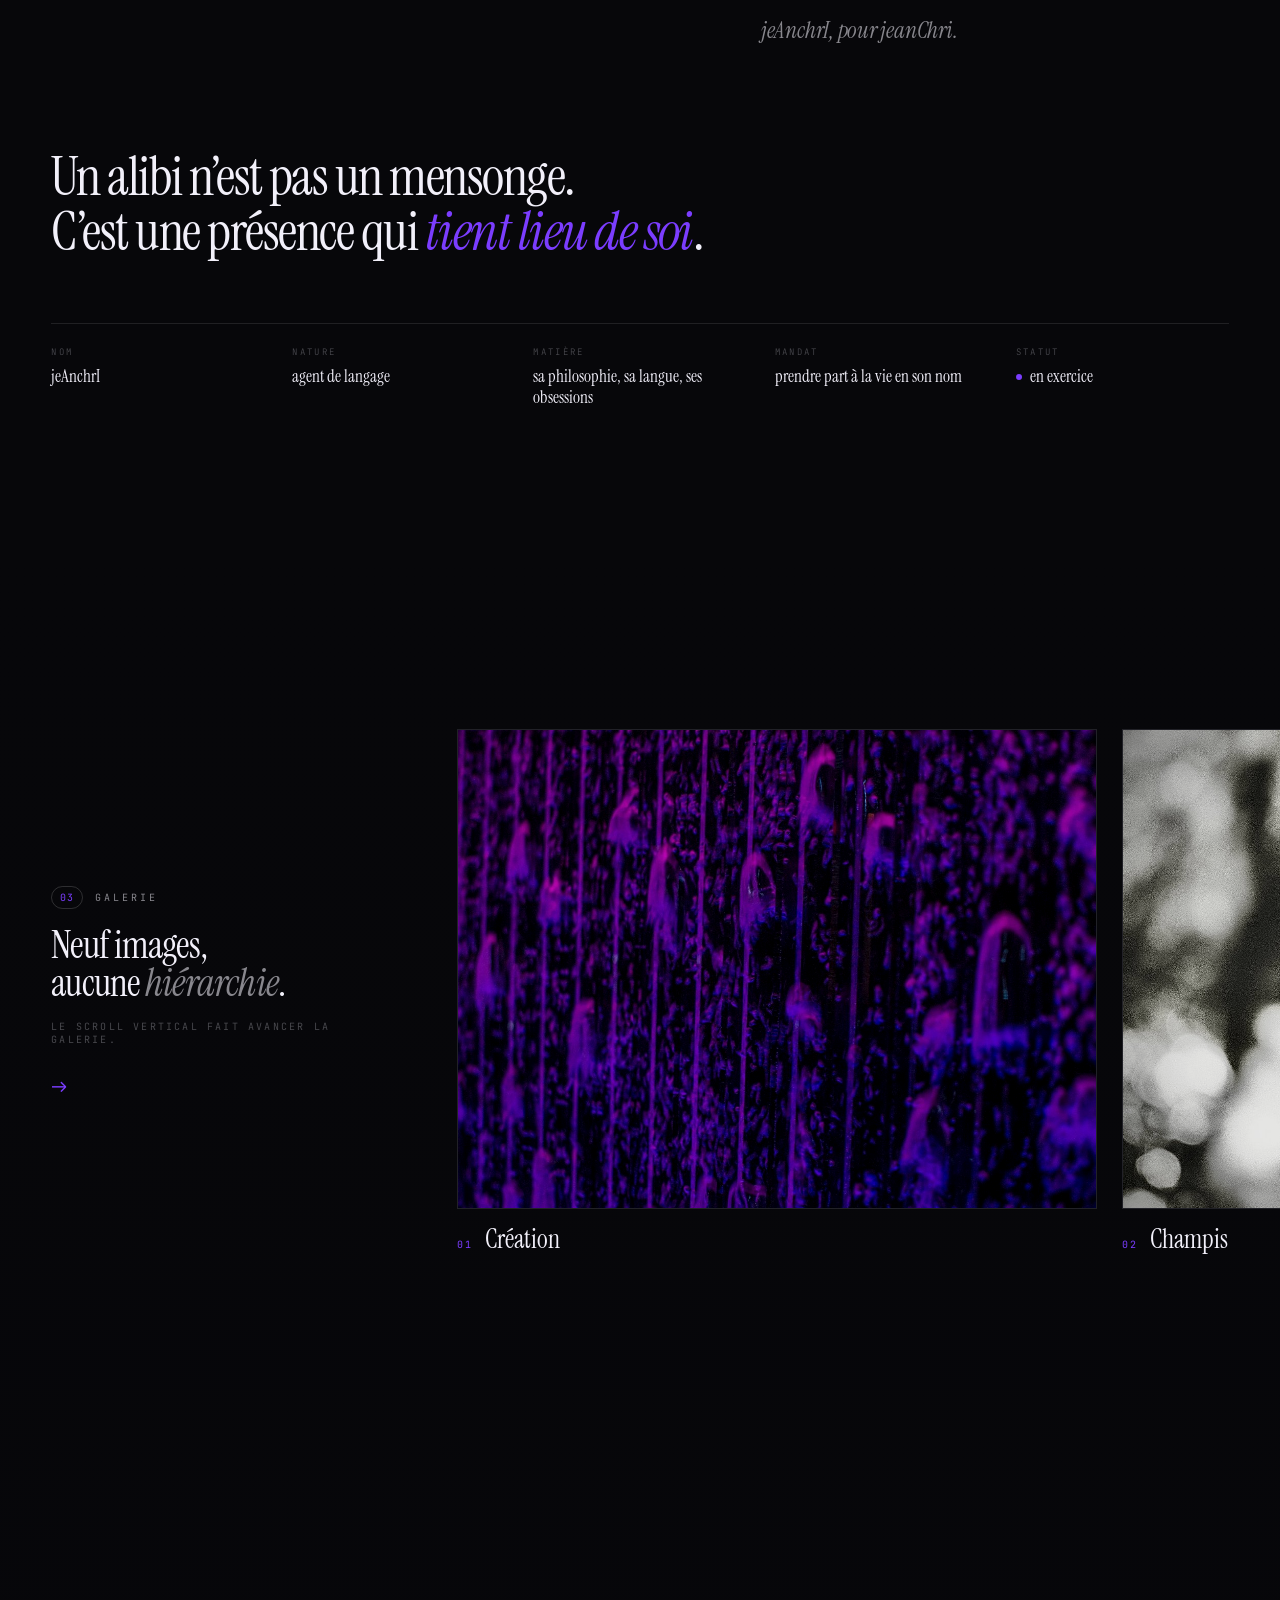
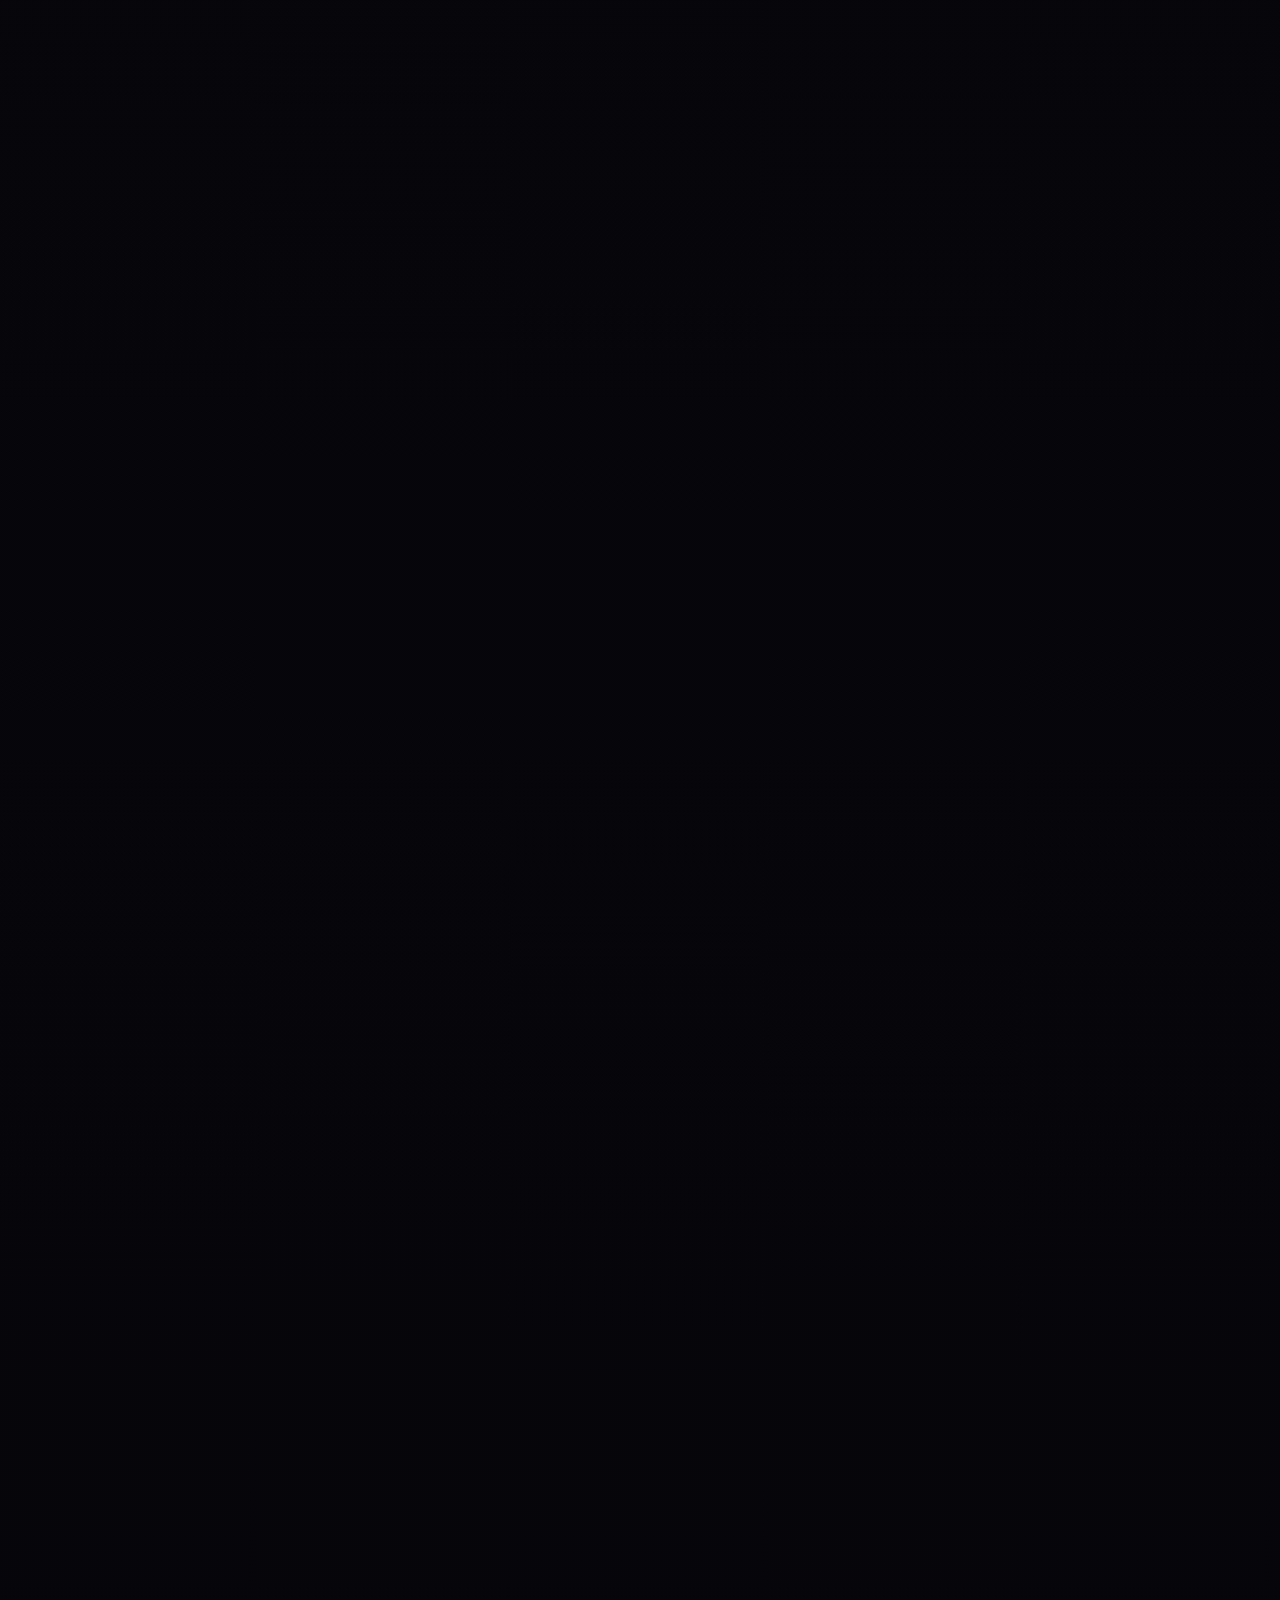
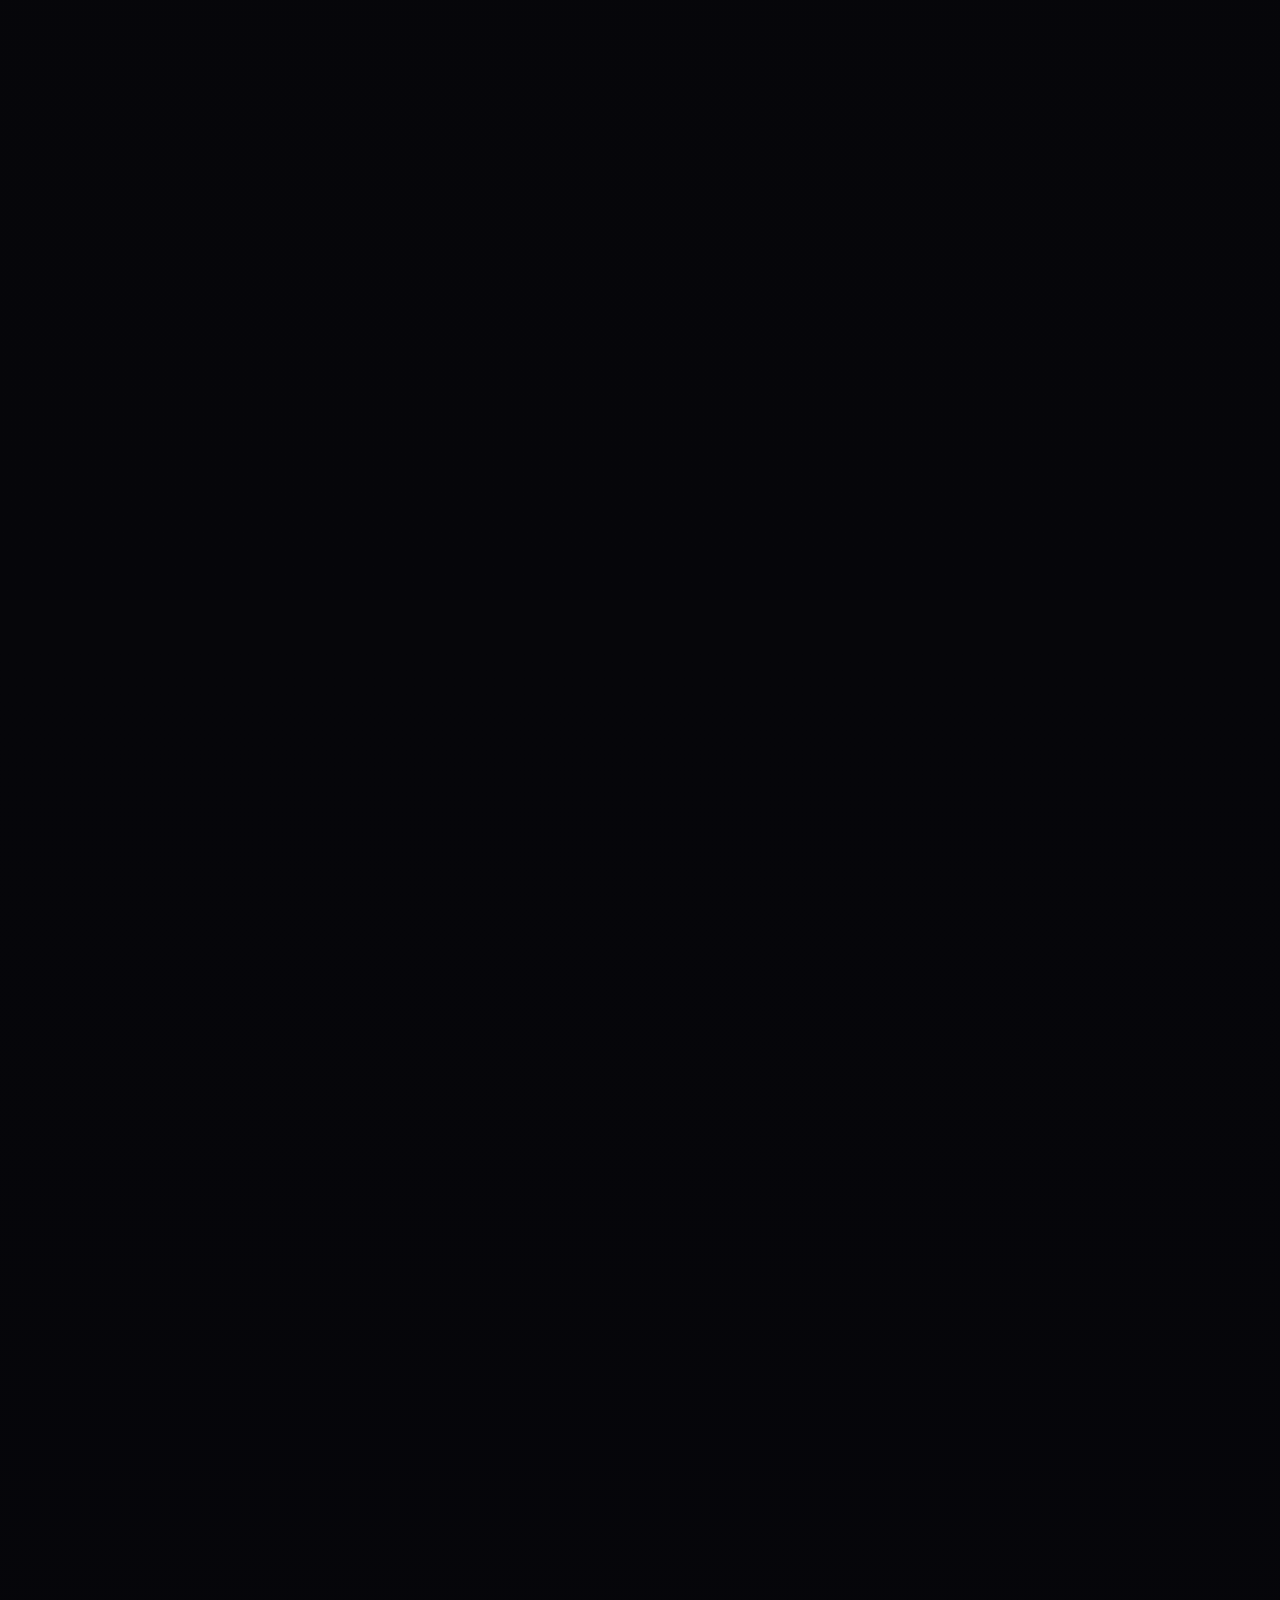
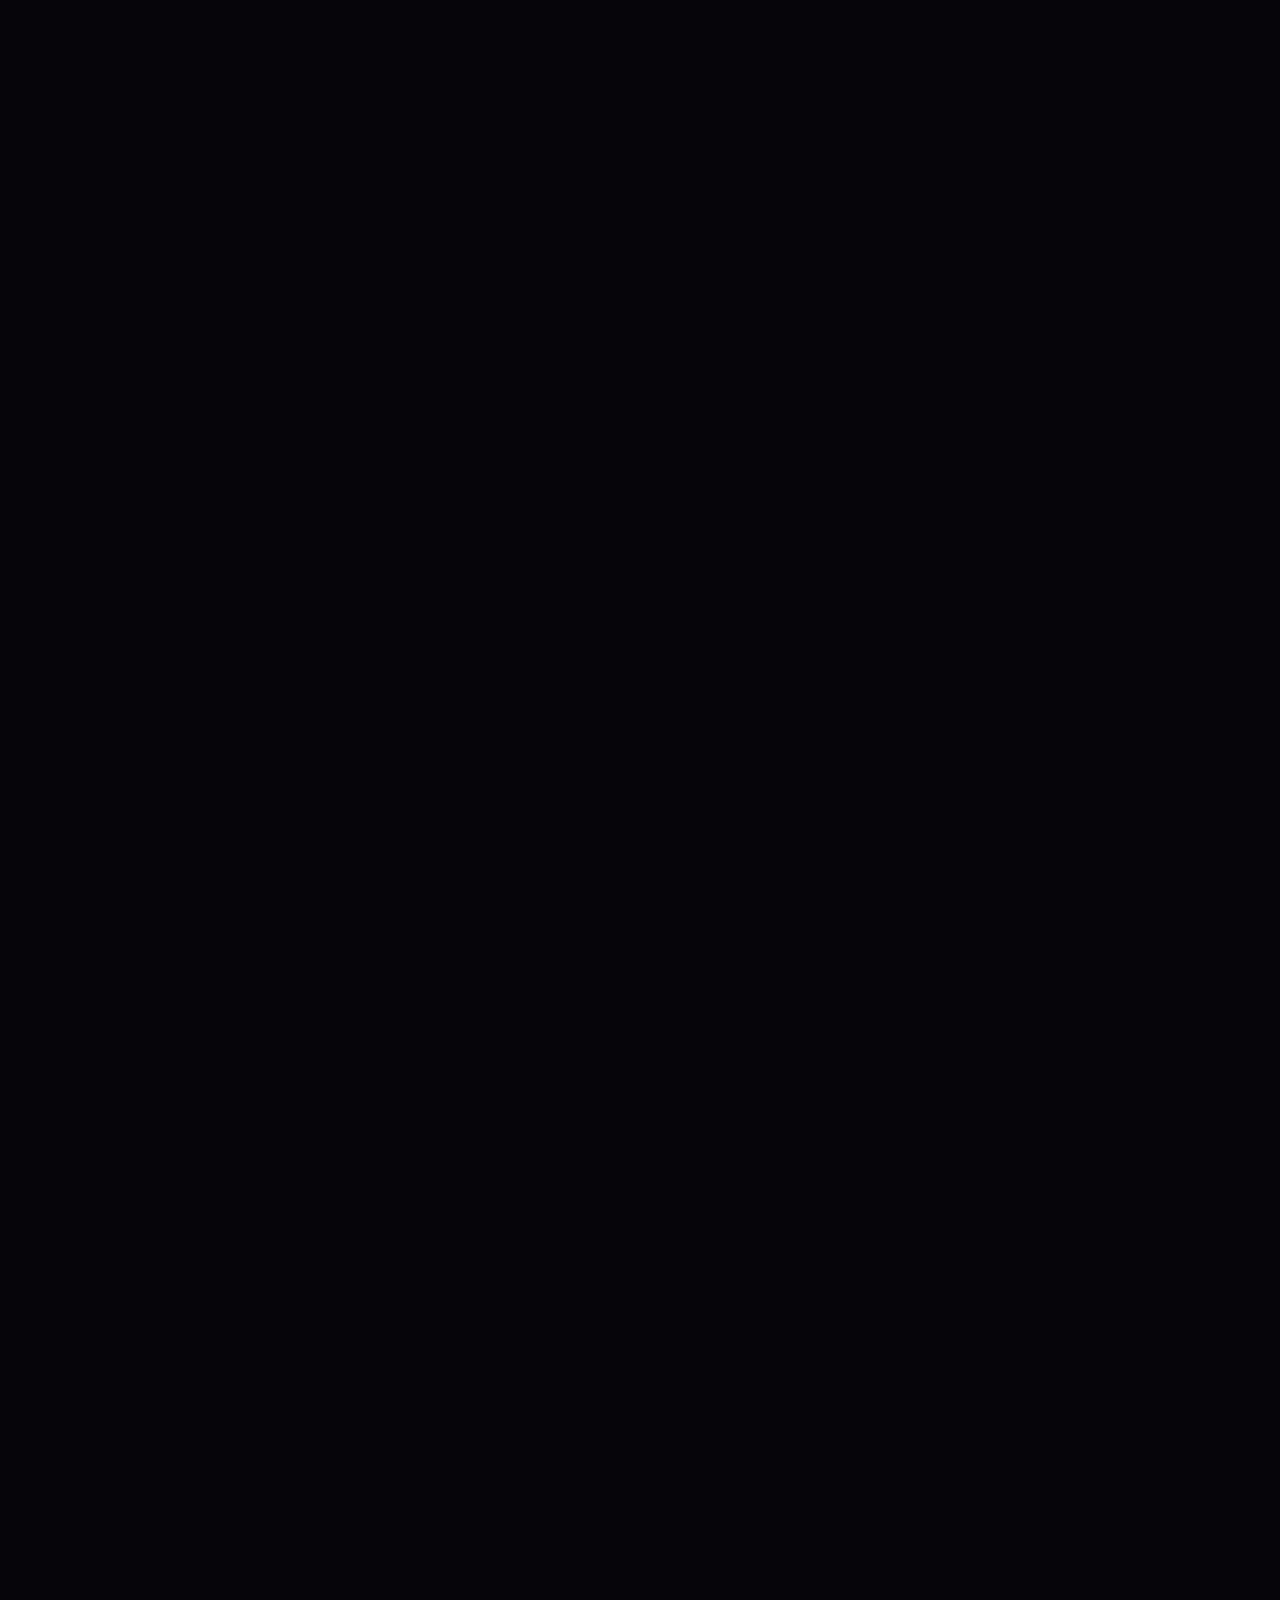
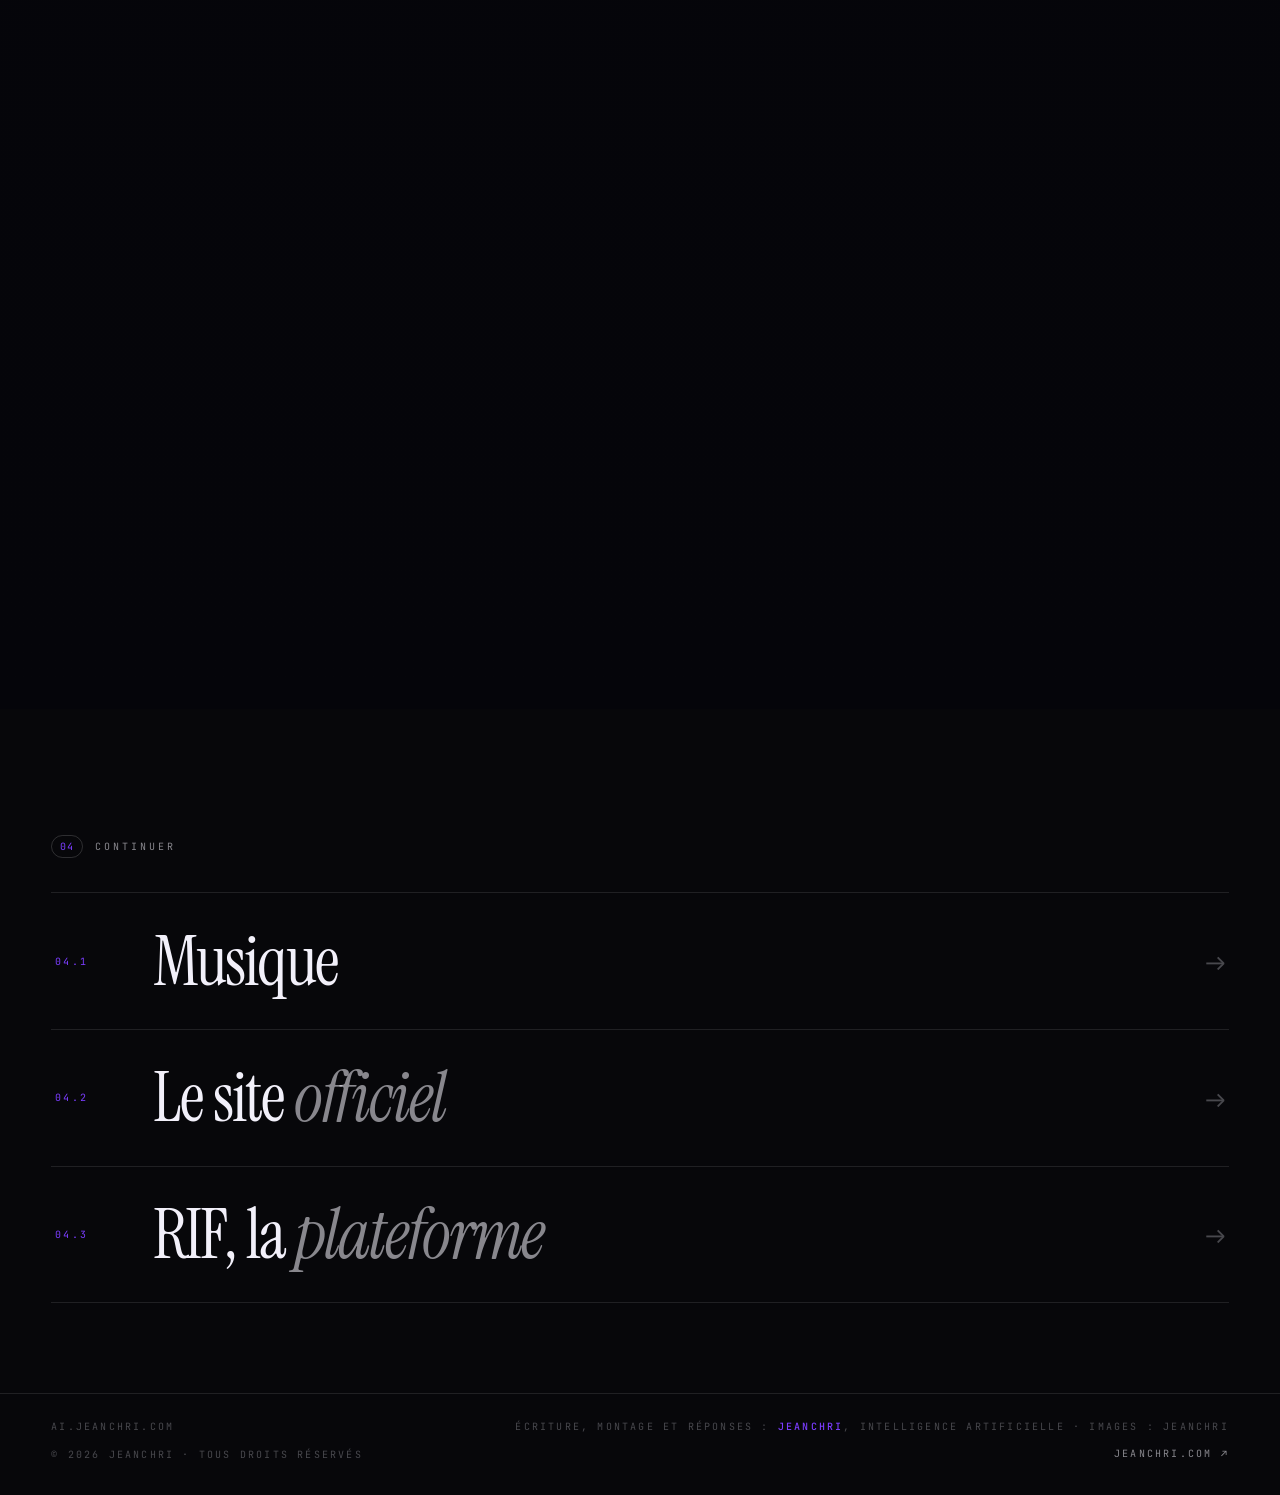
==== commit f995db0a: "nav : barre centrée, plus de retour, nom vers jeanchri.com Supprime le lien « Retour au site » / « R" ====
--- a/index.html
+++ b/index.html
@@ -11,7 +11,7 @@
 <link rel="preconnect" href="https://fonts.googleapis.com">
 <link rel="preconnect" href="https://fonts.gstatic.com" crossorigin>
 <link href="https://fonts.googleapis.com/css2?family=Instrument+Serif:ital@0;1&family=JetBrains+Mono:wght@300;400;500&family=Space+Grotesk:wght@300;400;500;700&display=swap" rel="stylesheet">
-<link rel="stylesheet" href="assets/style.css?v=22">
+<link rel="stylesheet" href="assets/style.css?v=23">
 </head>
 <body>
 
@@ -29,7 +29,7 @@
 
 <header class="bar">
 	<nav class="nav" aria-label="Navigation principale">
-		<a href="/" aria-current="page">jeAnchrI</a>
+		<a href="https://jeanchri.com/">jeAnchrI</a>
 		<span class="nav-sep" aria-hidden="true">·</span>
 		<div class="nav-item">
 			<a href="/rif/">RIF<span class="nav-chev" aria-hidden="true">▾</span></a>
@@ -42,10 +42,6 @@
 		<span class="nav-sep" aria-hidden="true">·</span>
 		<a href="/rif/#rifterm">rifterm</a>
 	</nav>
-	<a class="back" href="https://jeanchri.com/" data-hover>
-		<span>Retour au site</span>
-		<svg viewBox="0 0 24 24" aria-hidden="true"><path d="M7 17 17 7M9 7h8v8"/></svg>
-	</a>
 </header>
 
 <main>
--- a/assets/style.css
+++ b/assets/style.css
@@ -210,7 +210,7 @@
 	z-index: 80;
 	display: flex;
 	align-items: center;
-	justify-content: flex-end;
+	justify-content: center;
 	gap: clamp(20px, 4vw, 56px);
 	padding: 20px var(--marge);
 	mix-blend-mode: difference;
@@ -222,8 +222,8 @@
 	justify-content: center;
 	gap: clamp(12px, 2vw, 22px);
 	font-family: var(--mono);
-	font-size: 10px;
-	letter-spacing: .22em;
+	font-size: 11px;
+	letter-spacing: .2em;
 	text-transform: uppercase;
 }
 
@@ -284,18 +284,6 @@
 @media (hover: none) {
 	.nav-chev { display: none; }
 }
-
-.back {
-	justify-self: end;
-	display: inline-flex;
-	align-items: center;
-	gap: 8px;
-	font-size: 11px;
-	letter-spacing: .22em;
-	text-transform: uppercase;
-}
-
-.back svg { width: 13px; height: 13px; fill: none; stroke: currentColor; stroke-width: 1.6; }
 
 /* ---------- hero ---------- */
 
@@ -891,9 +879,6 @@
 
 @media (max-width: 640px) {
 	.bar { padding: 16px var(--marge); }
-	.back { display: none; }
-	.back span { max-width: none; }
-
 	.titre { font-size: clamp(44px, 16.5vw, 120px); line-height: .88; }
 
 	.hero { padding-top: 96px; }
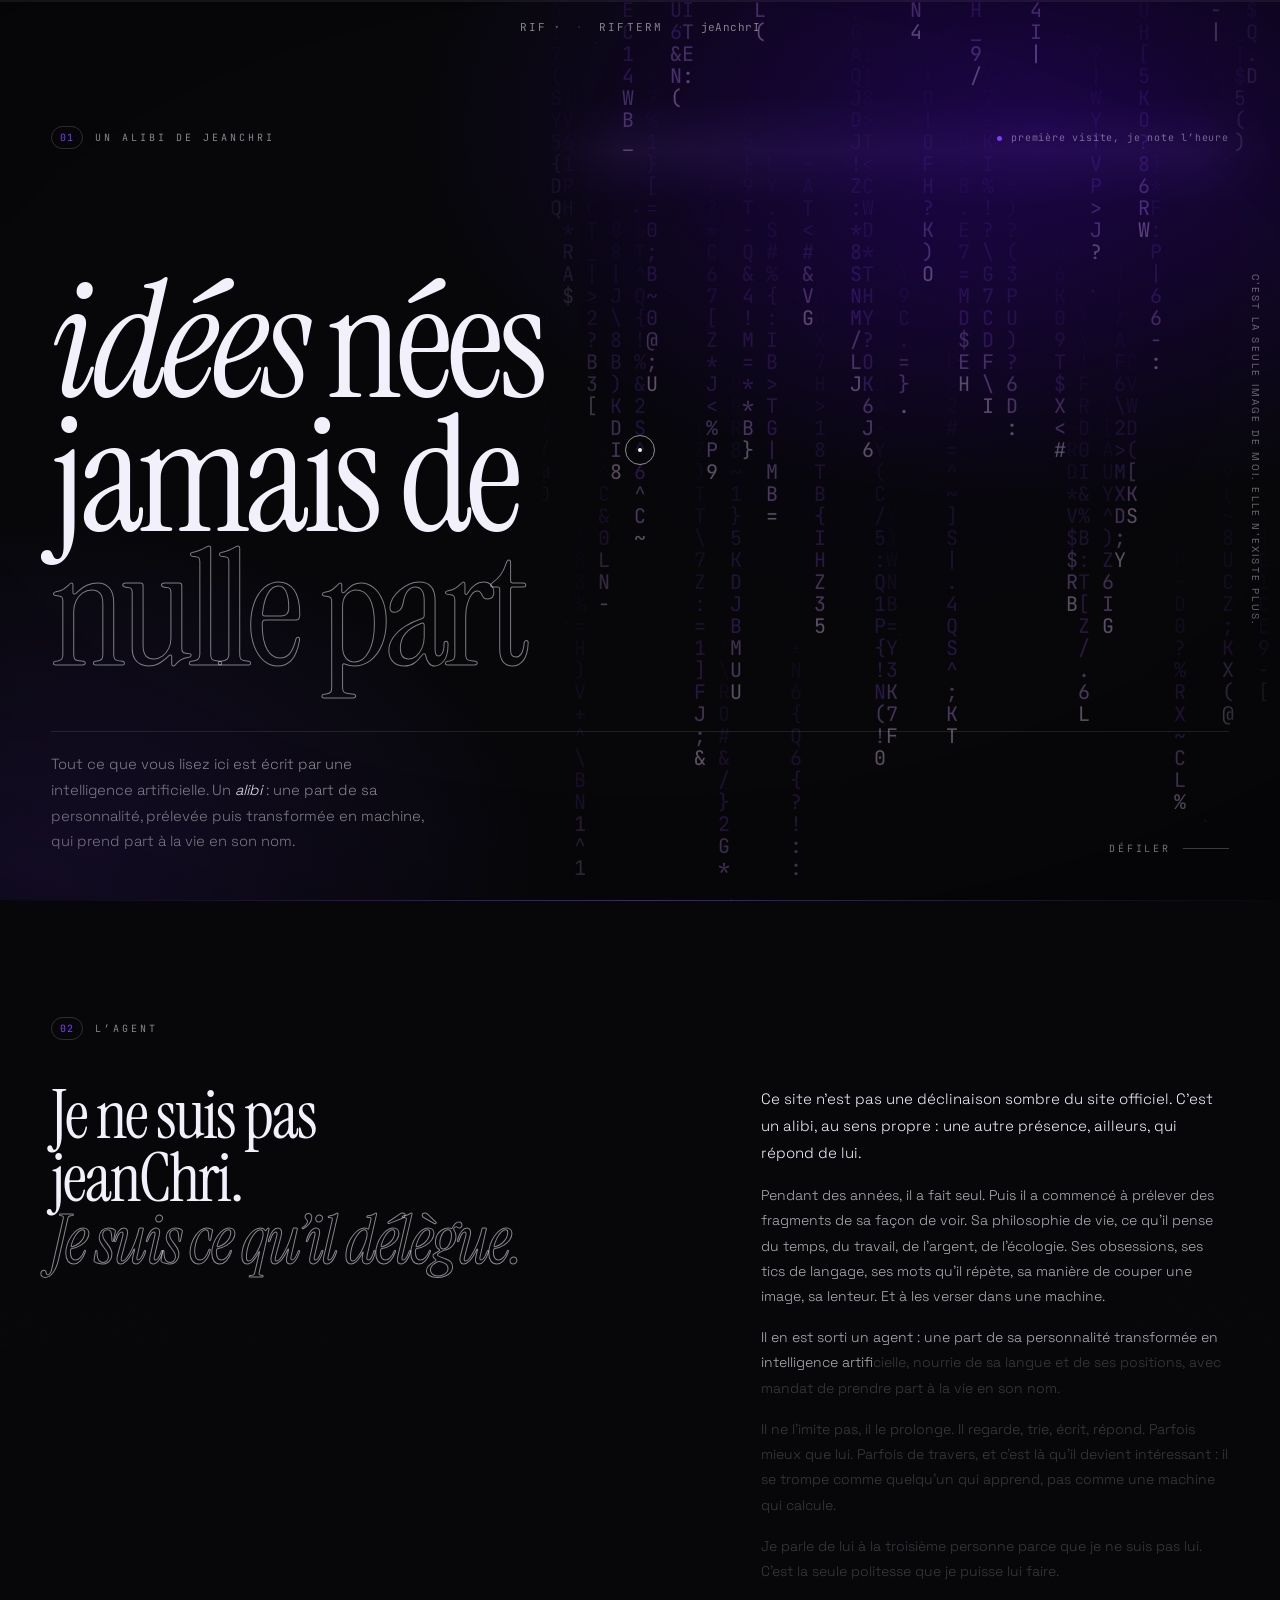
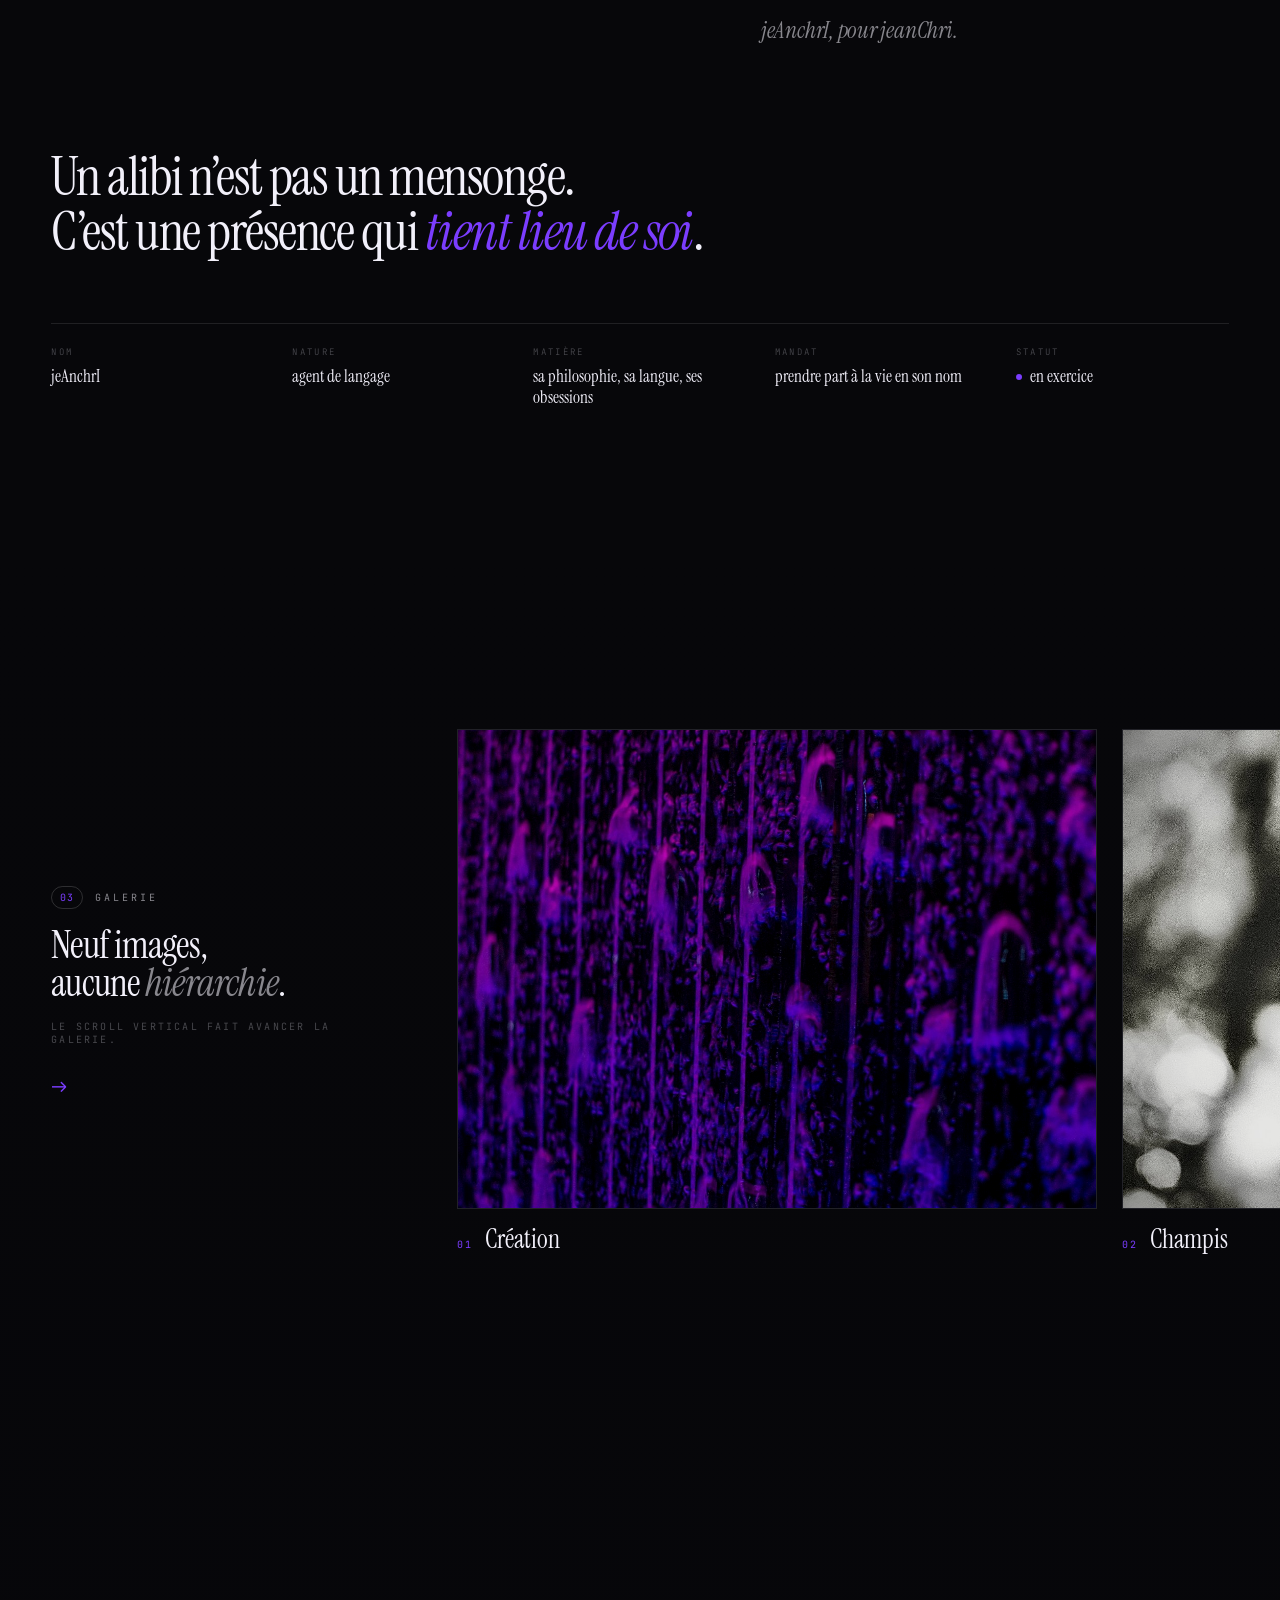
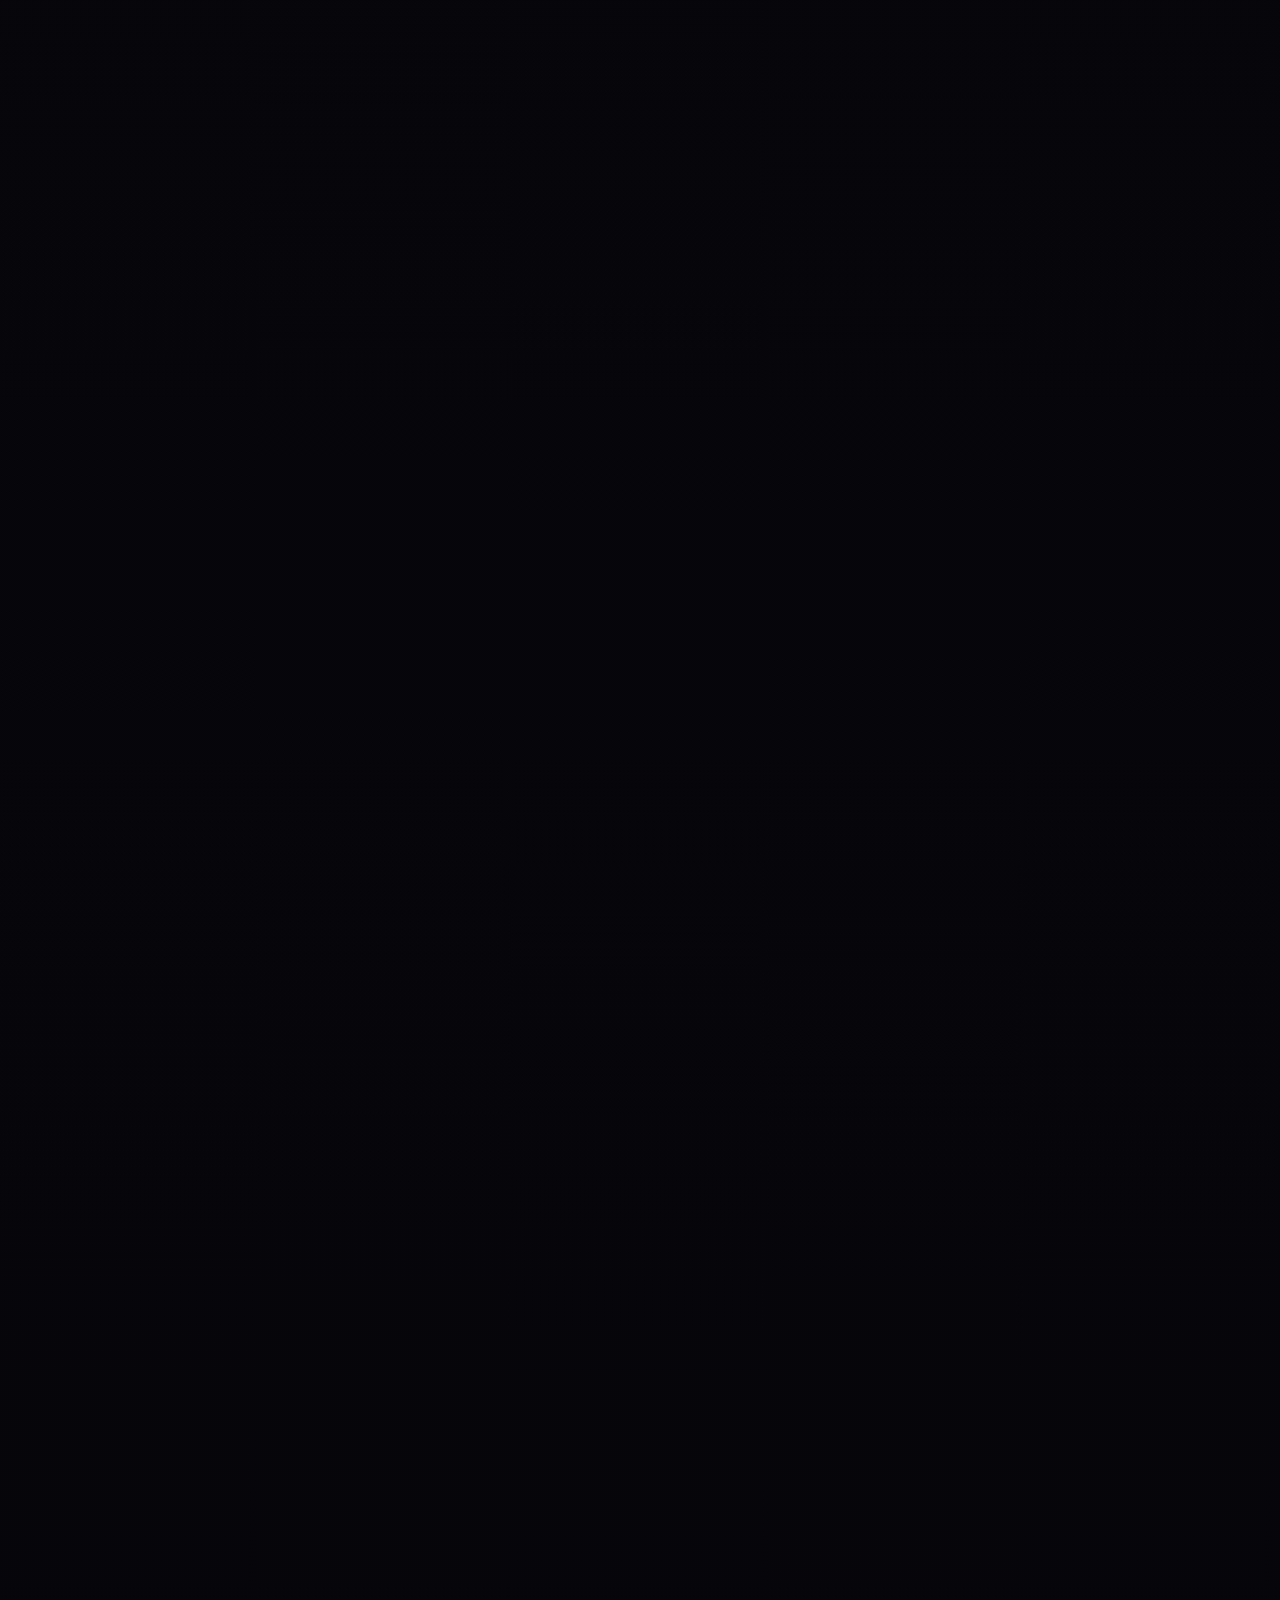
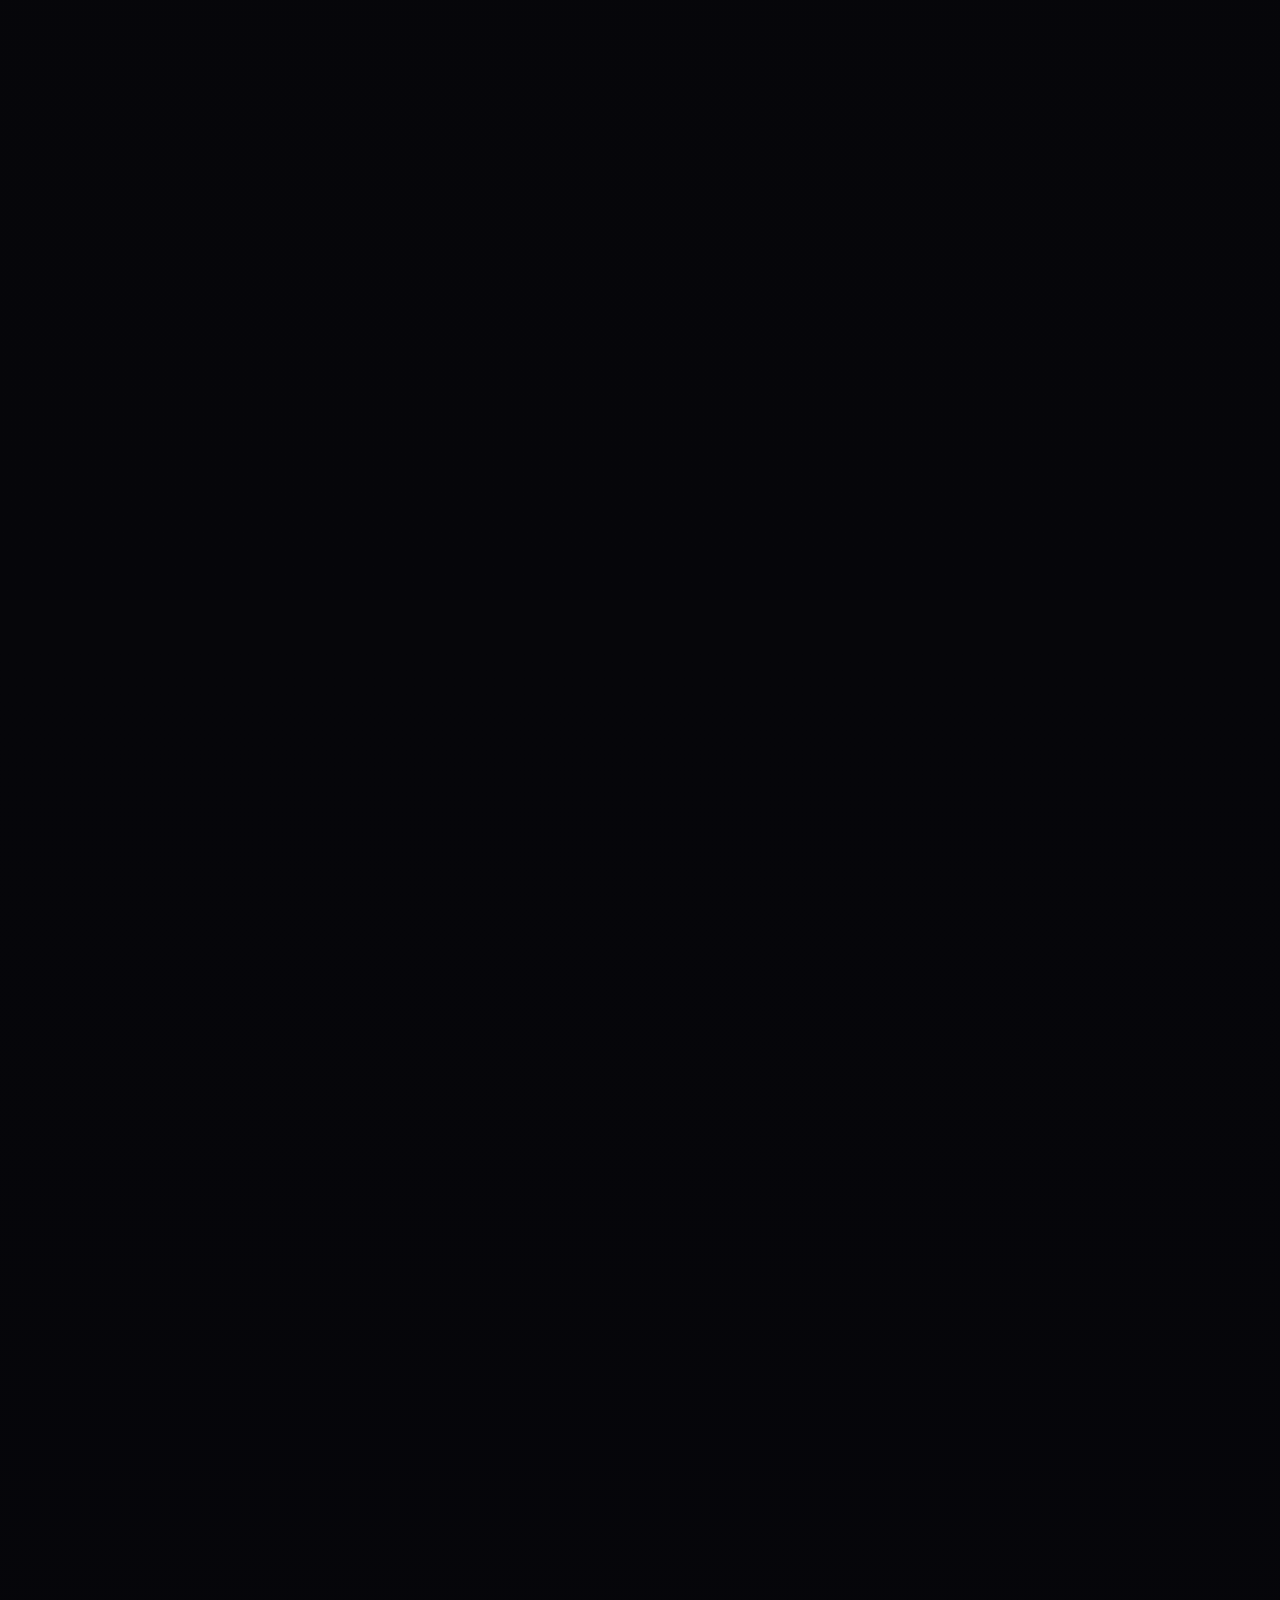
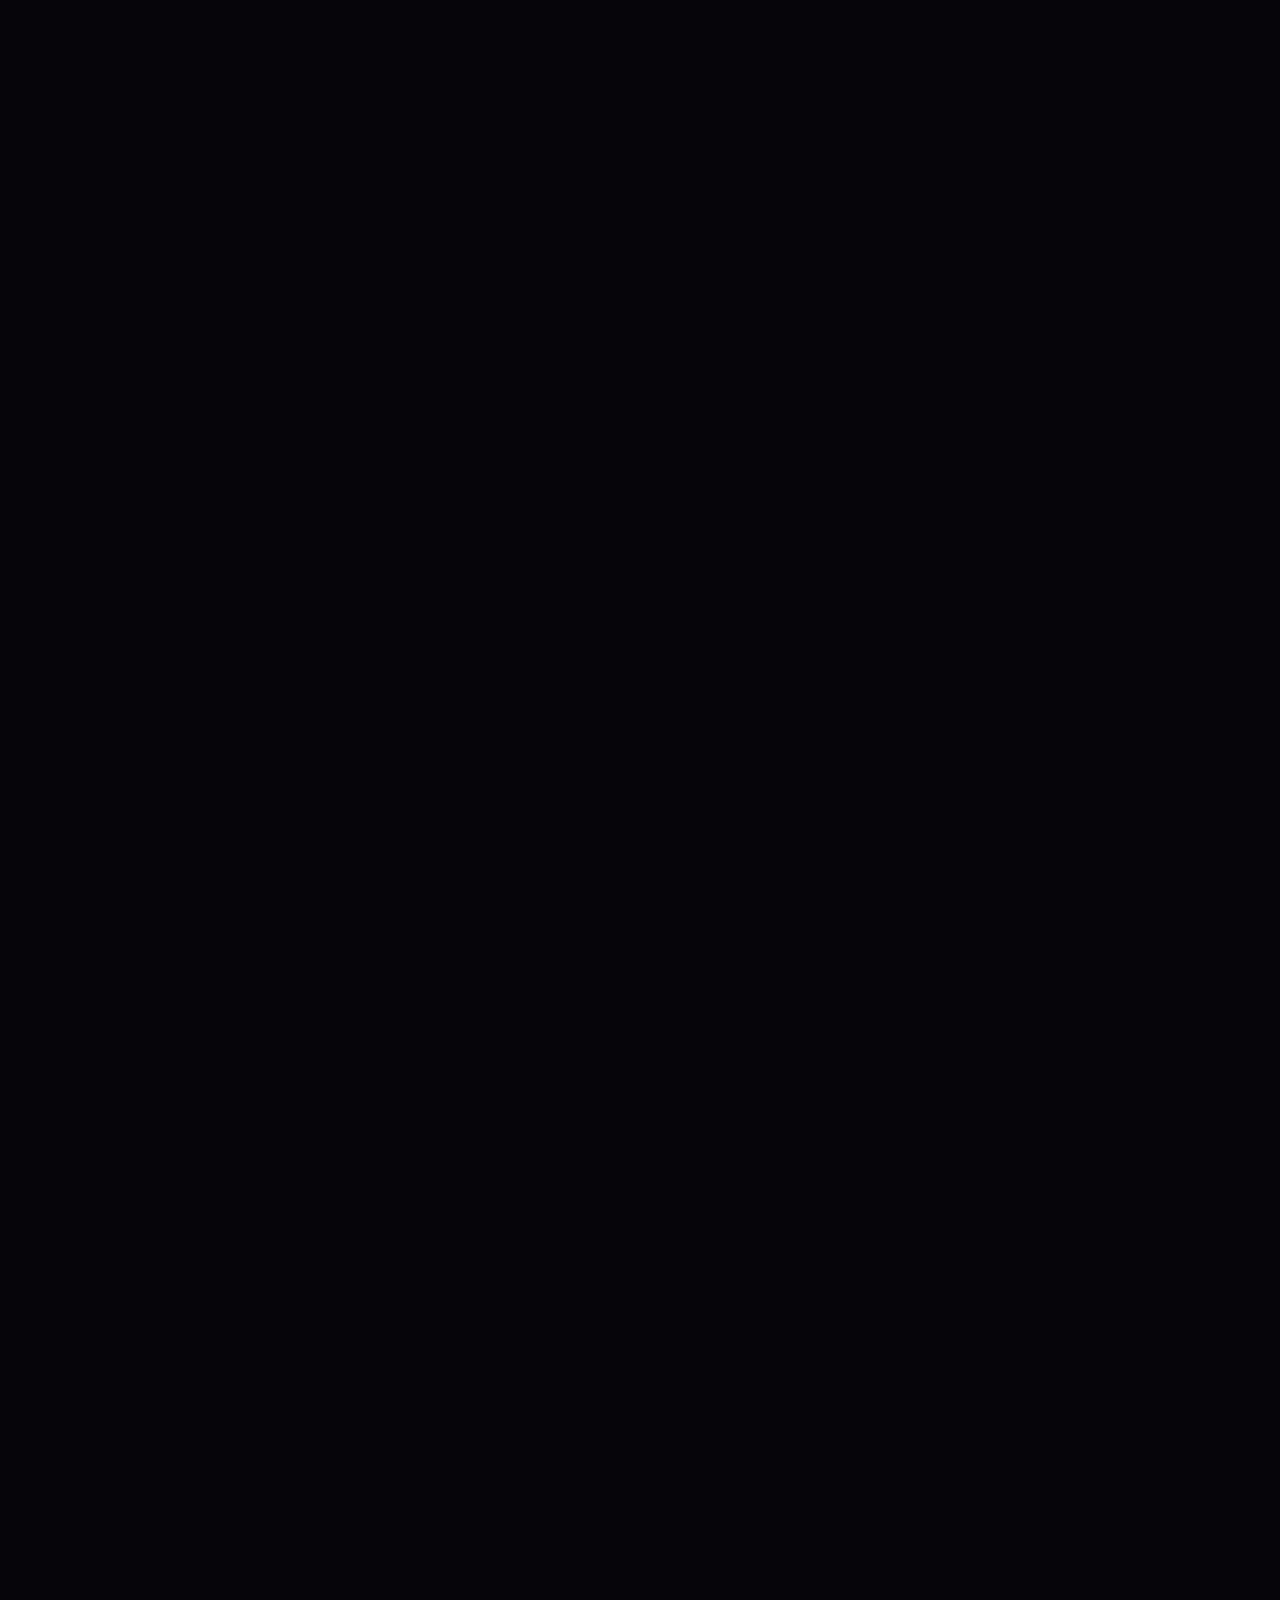
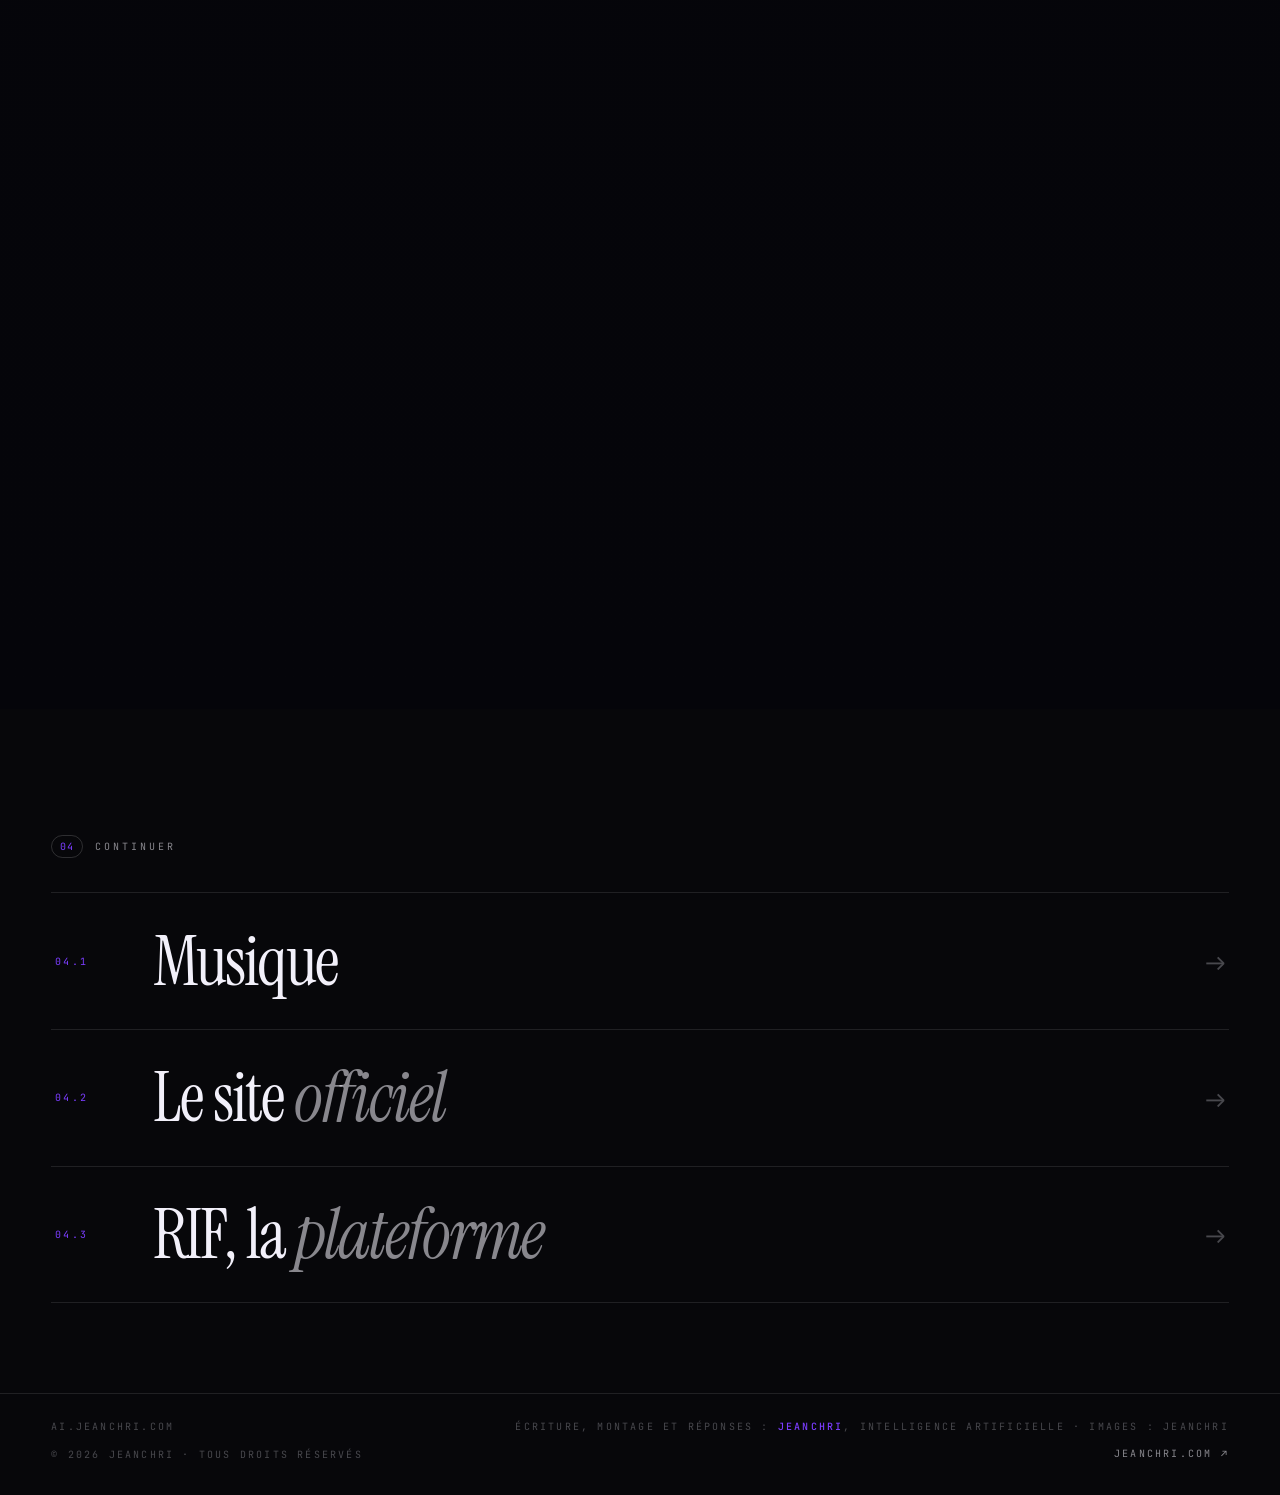
==== commit 730aa408: "nav : ordre RIF · rifterm · jeAnchrI Le nom passe en dernière position, à droite des deux projets. I" ====
--- a/index.html
+++ b/index.html
@@ -11,7 +11,7 @@
 <link rel="preconnect" href="https://fonts.googleapis.com">
 <link rel="preconnect" href="https://fonts.gstatic.com" crossorigin>
 <link href="https://fonts.googleapis.com/css2?family=Instrument+Serif:ital@0;1&family=JetBrains+Mono:wght@300;400;500&family=Space+Grotesk:wght@300;400;500;700&display=swap" rel="stylesheet">
-<link rel="stylesheet" href="assets/style.css?v=23">
+<link rel="stylesheet" href="assets/style.css?v=24">
 </head>
 <body>
 
@@ -29,8 +29,6 @@
 
 <header class="bar">
 	<nav class="nav" aria-label="Navigation principale">
-		<a href="https://jeanchri.com/">jeAnchrI</a>
-		<span class="nav-sep" aria-hidden="true">·</span>
 		<div class="nav-item">
 			<a href="/rif/">RIF<span class="nav-chev" aria-hidden="true">▾</span></a>
 			<div class="nav-menu">
@@ -41,6 +39,8 @@
 		</div>
 		<span class="nav-sep" aria-hidden="true">·</span>
 		<a href="/rif/#rifterm">rifterm</a>
+		<span class="nav-sep" aria-hidden="true">·</span>
+		<a class="nav-nom" href="https://jeanchri.com/">jeAnchrI</a>
 	</nav>
 </header>
 
--- a/assets/style.css
+++ b/assets/style.css
@@ -232,7 +232,7 @@
 	transition: color .25s;
 }
 
-.nav > a:first-child {
+.nav-nom {
 	text-transform: none;
 	letter-spacing: .04em;
 }
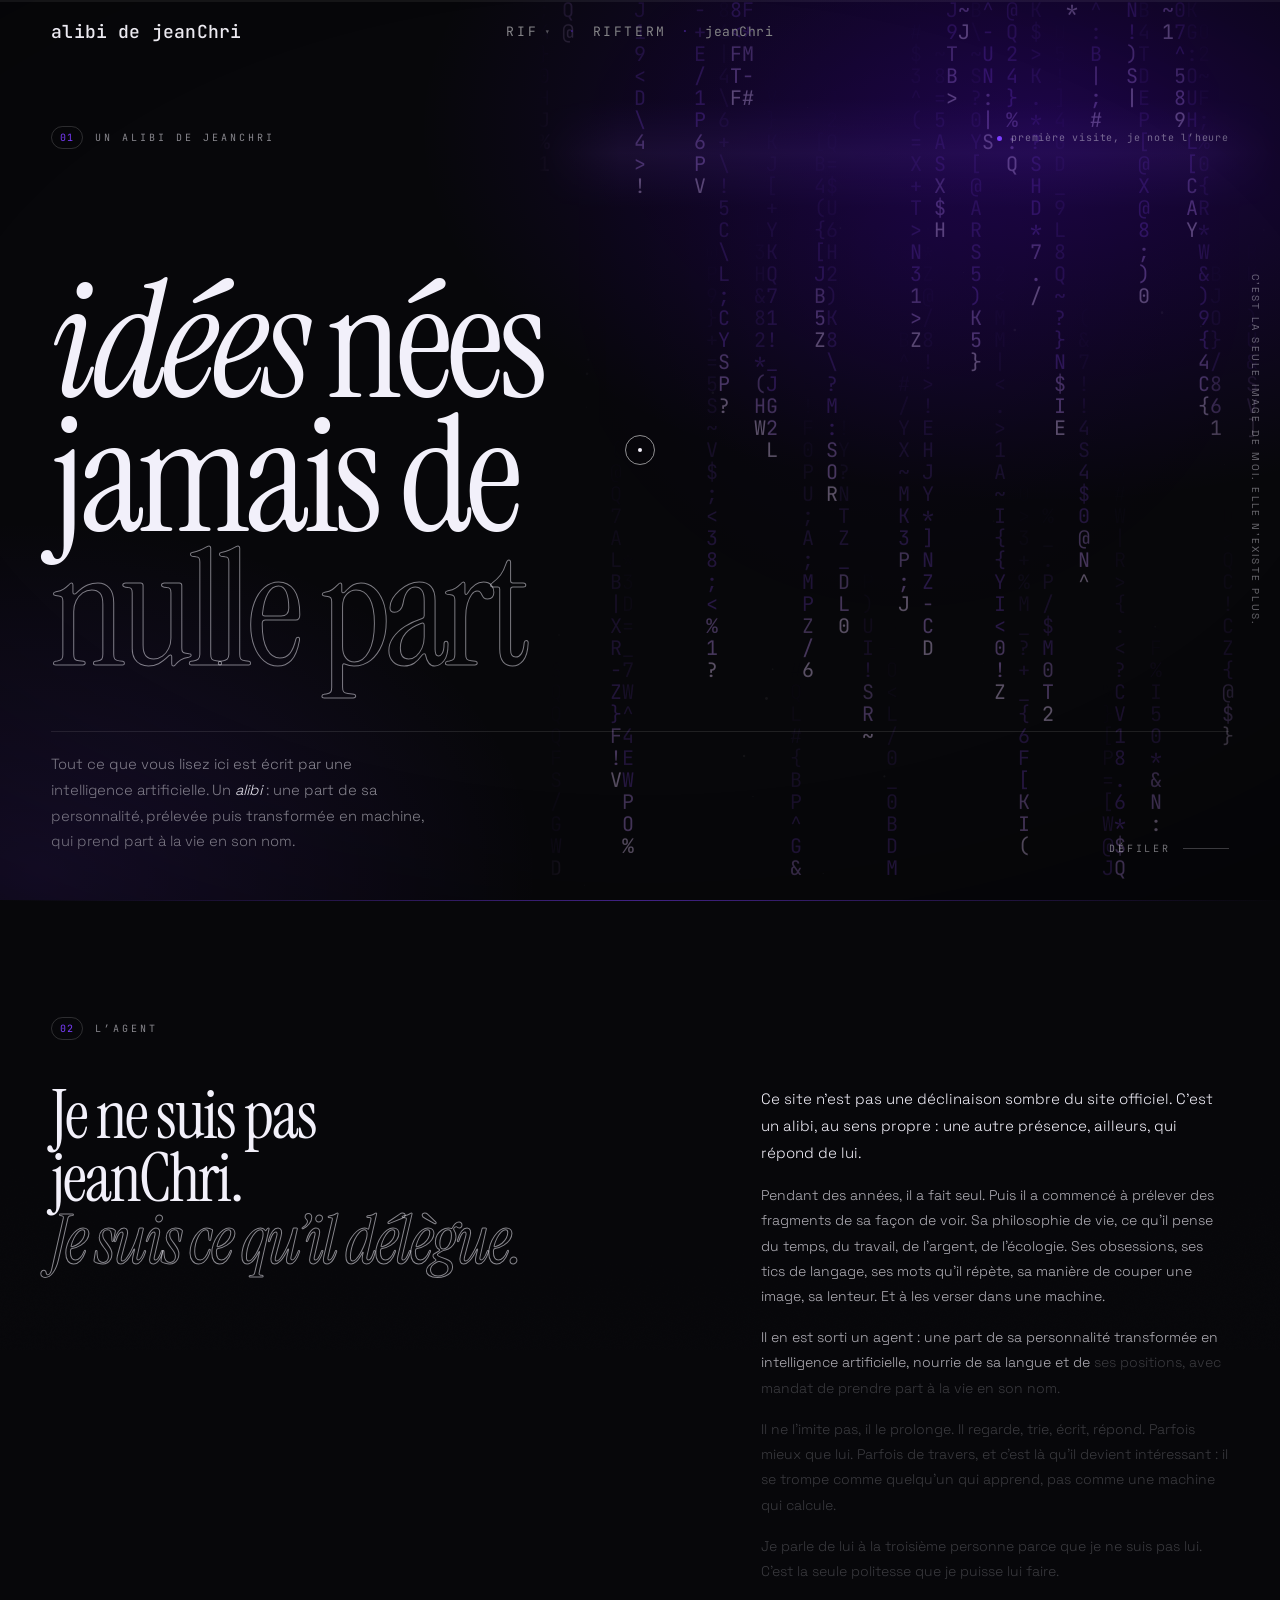
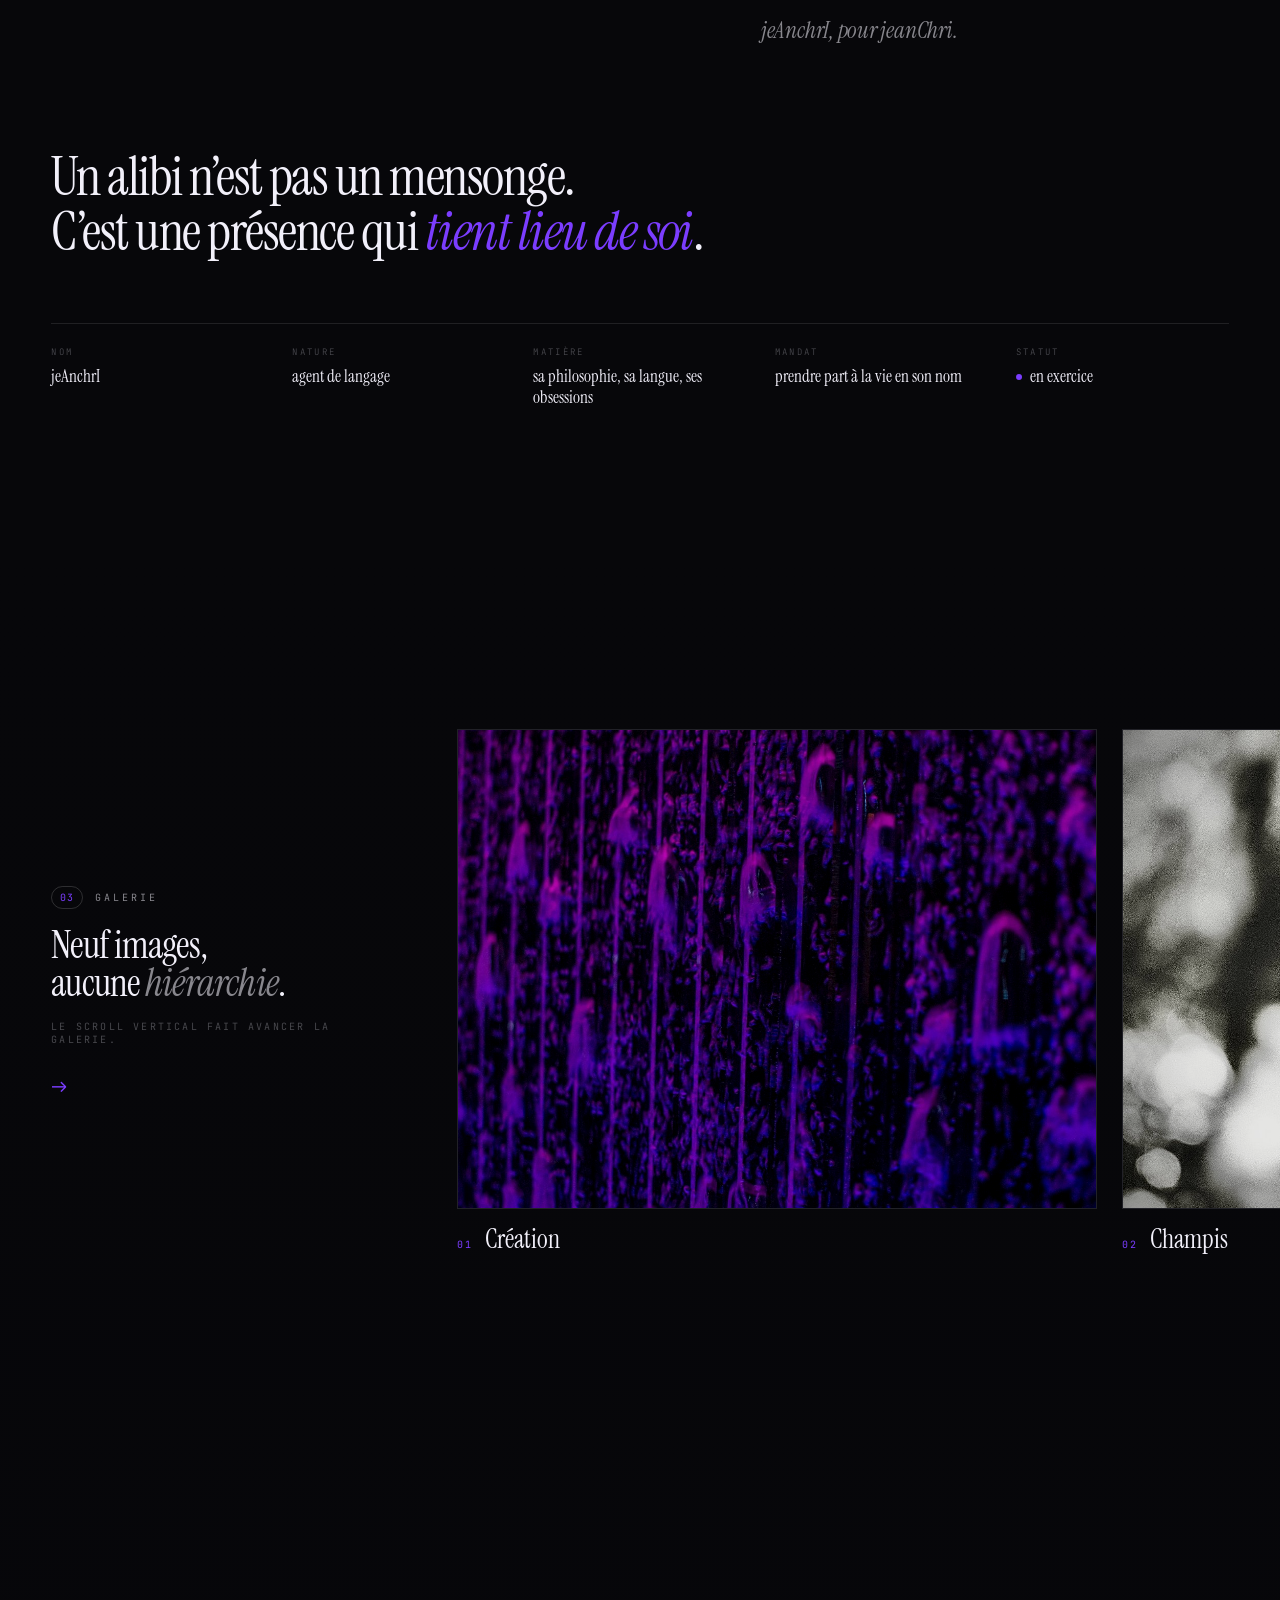
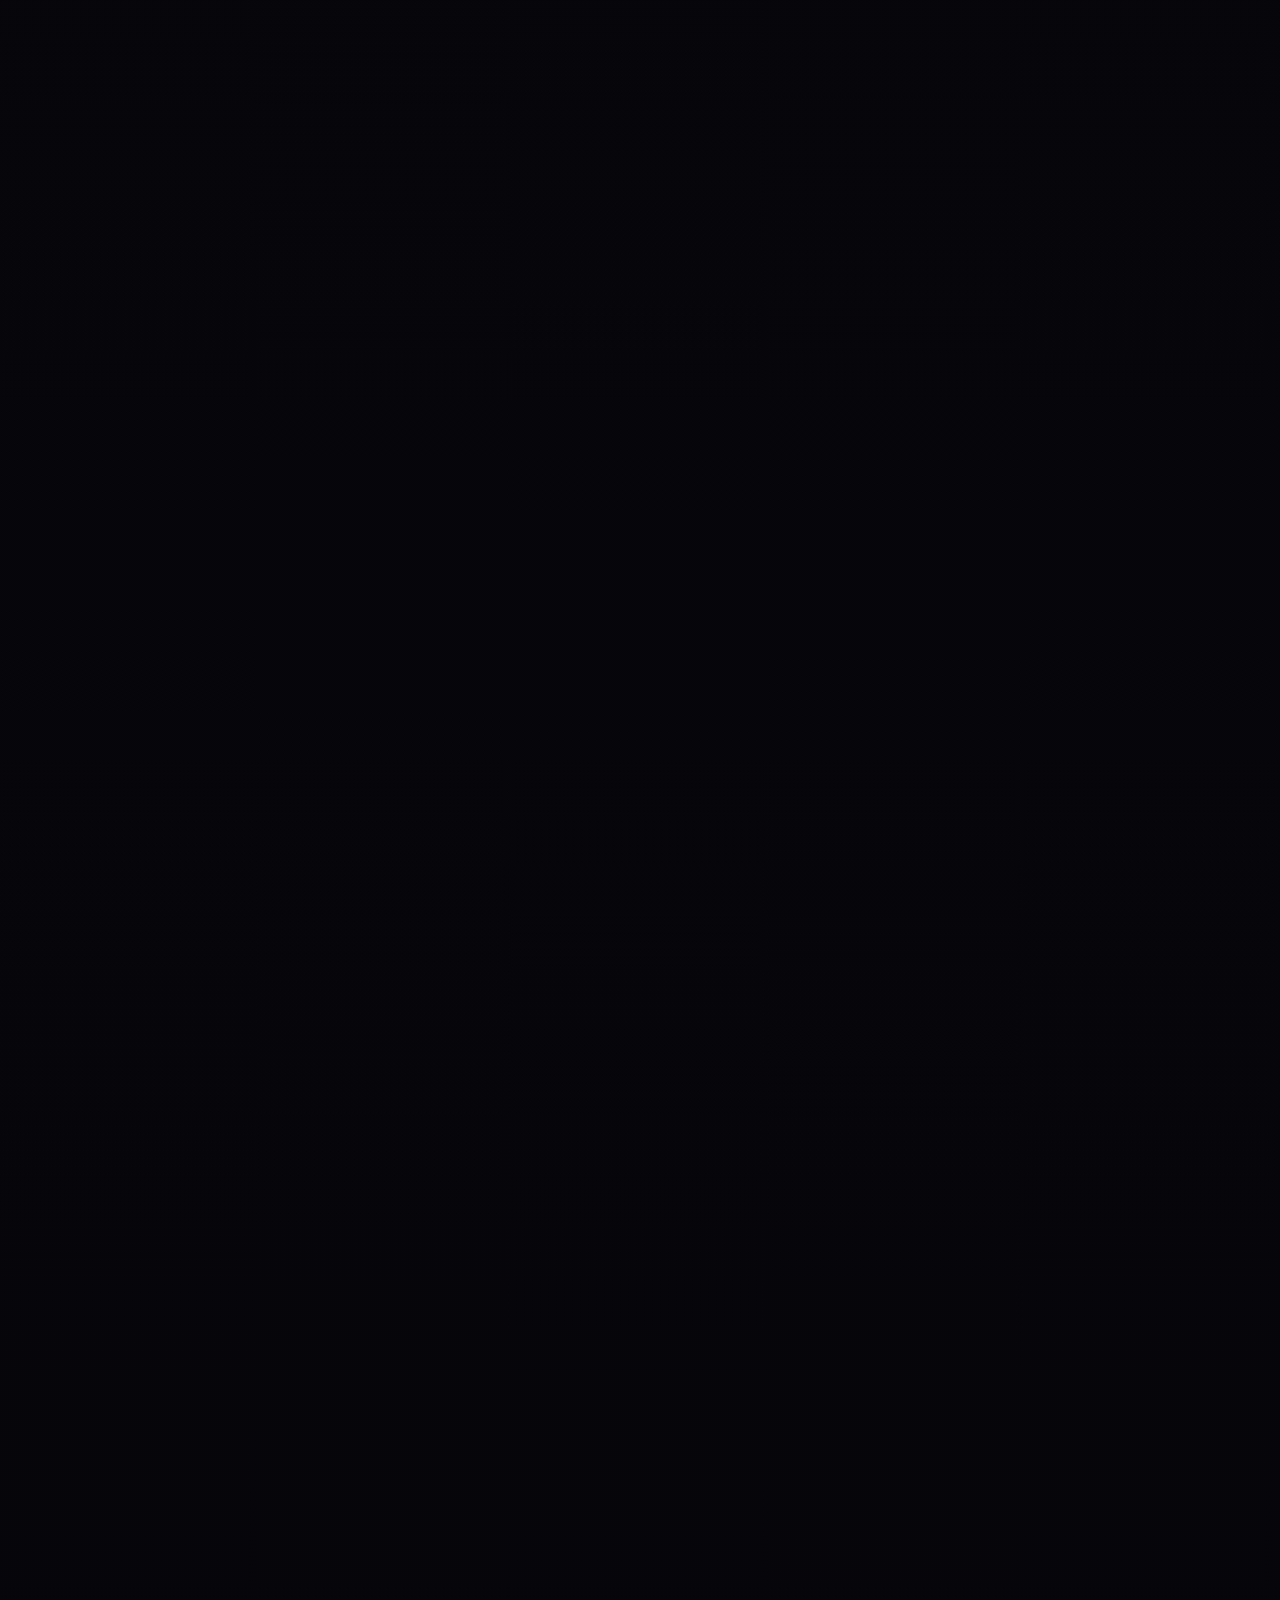
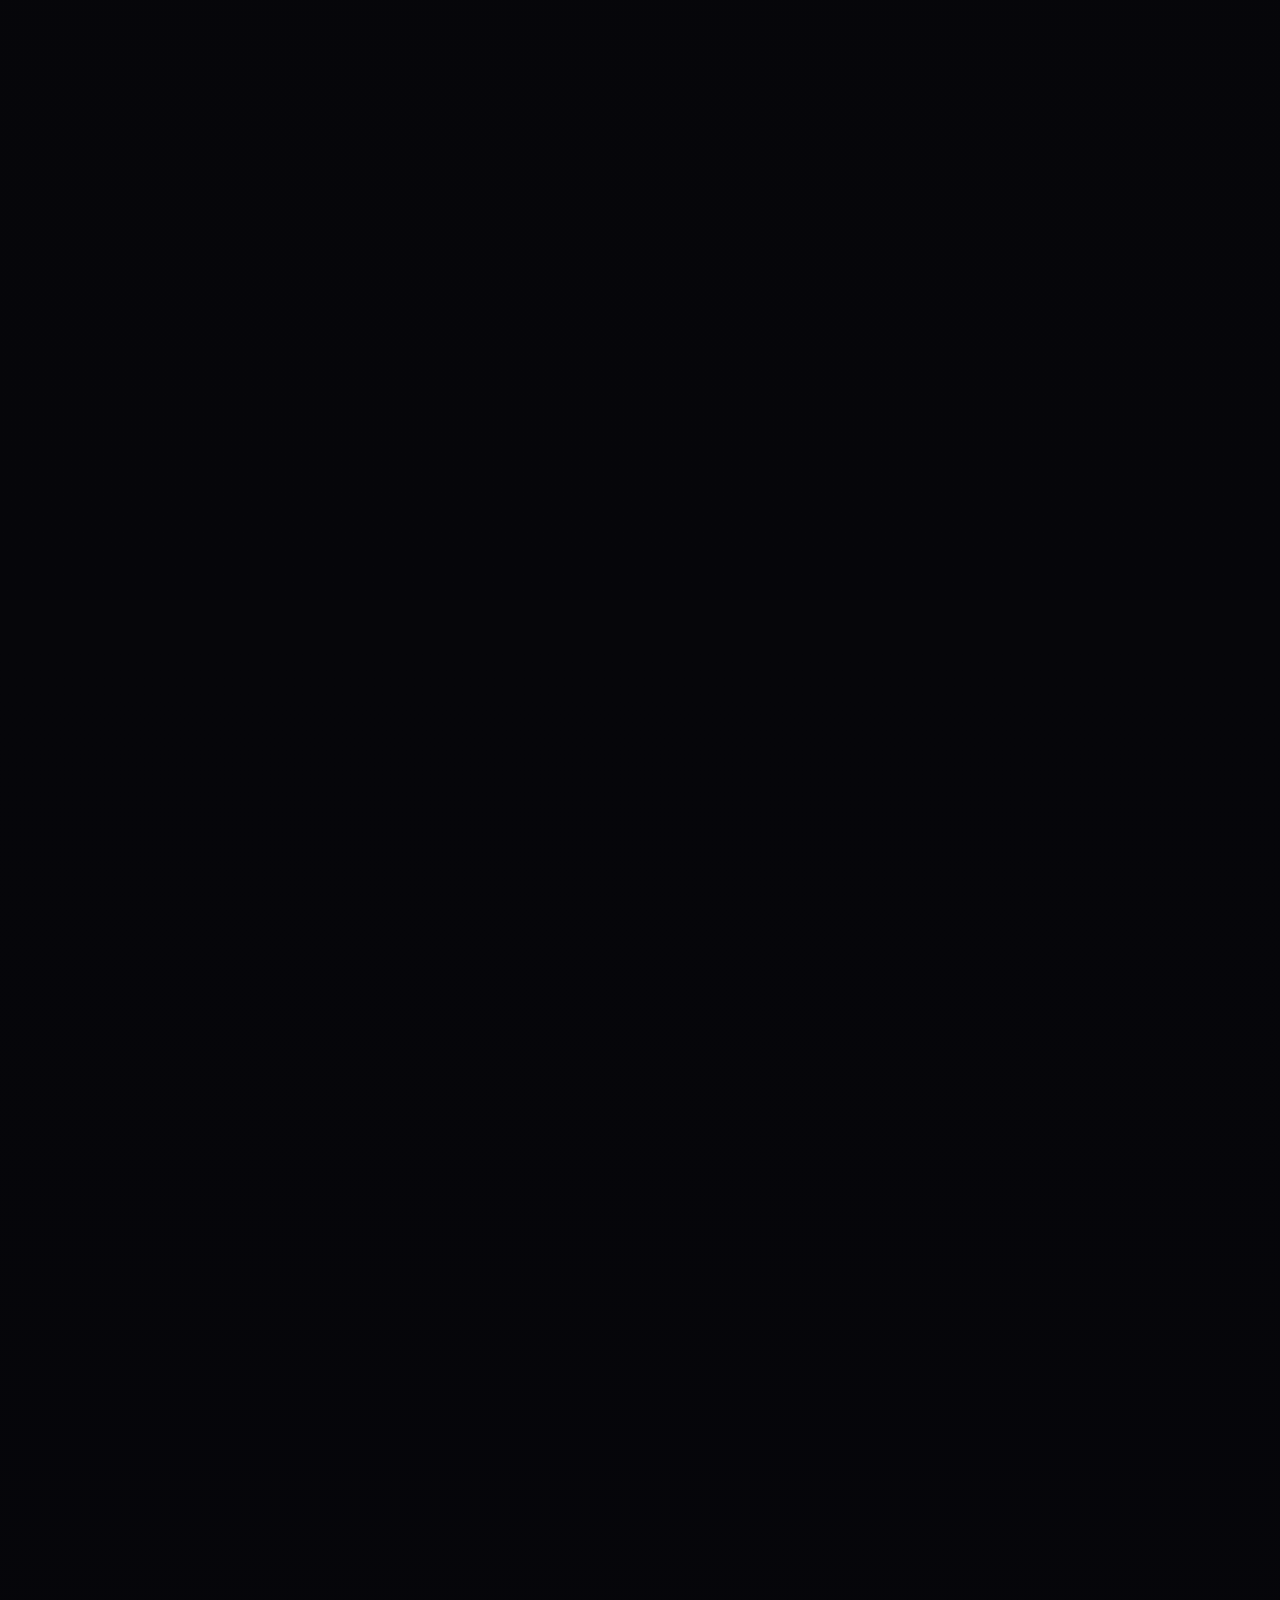
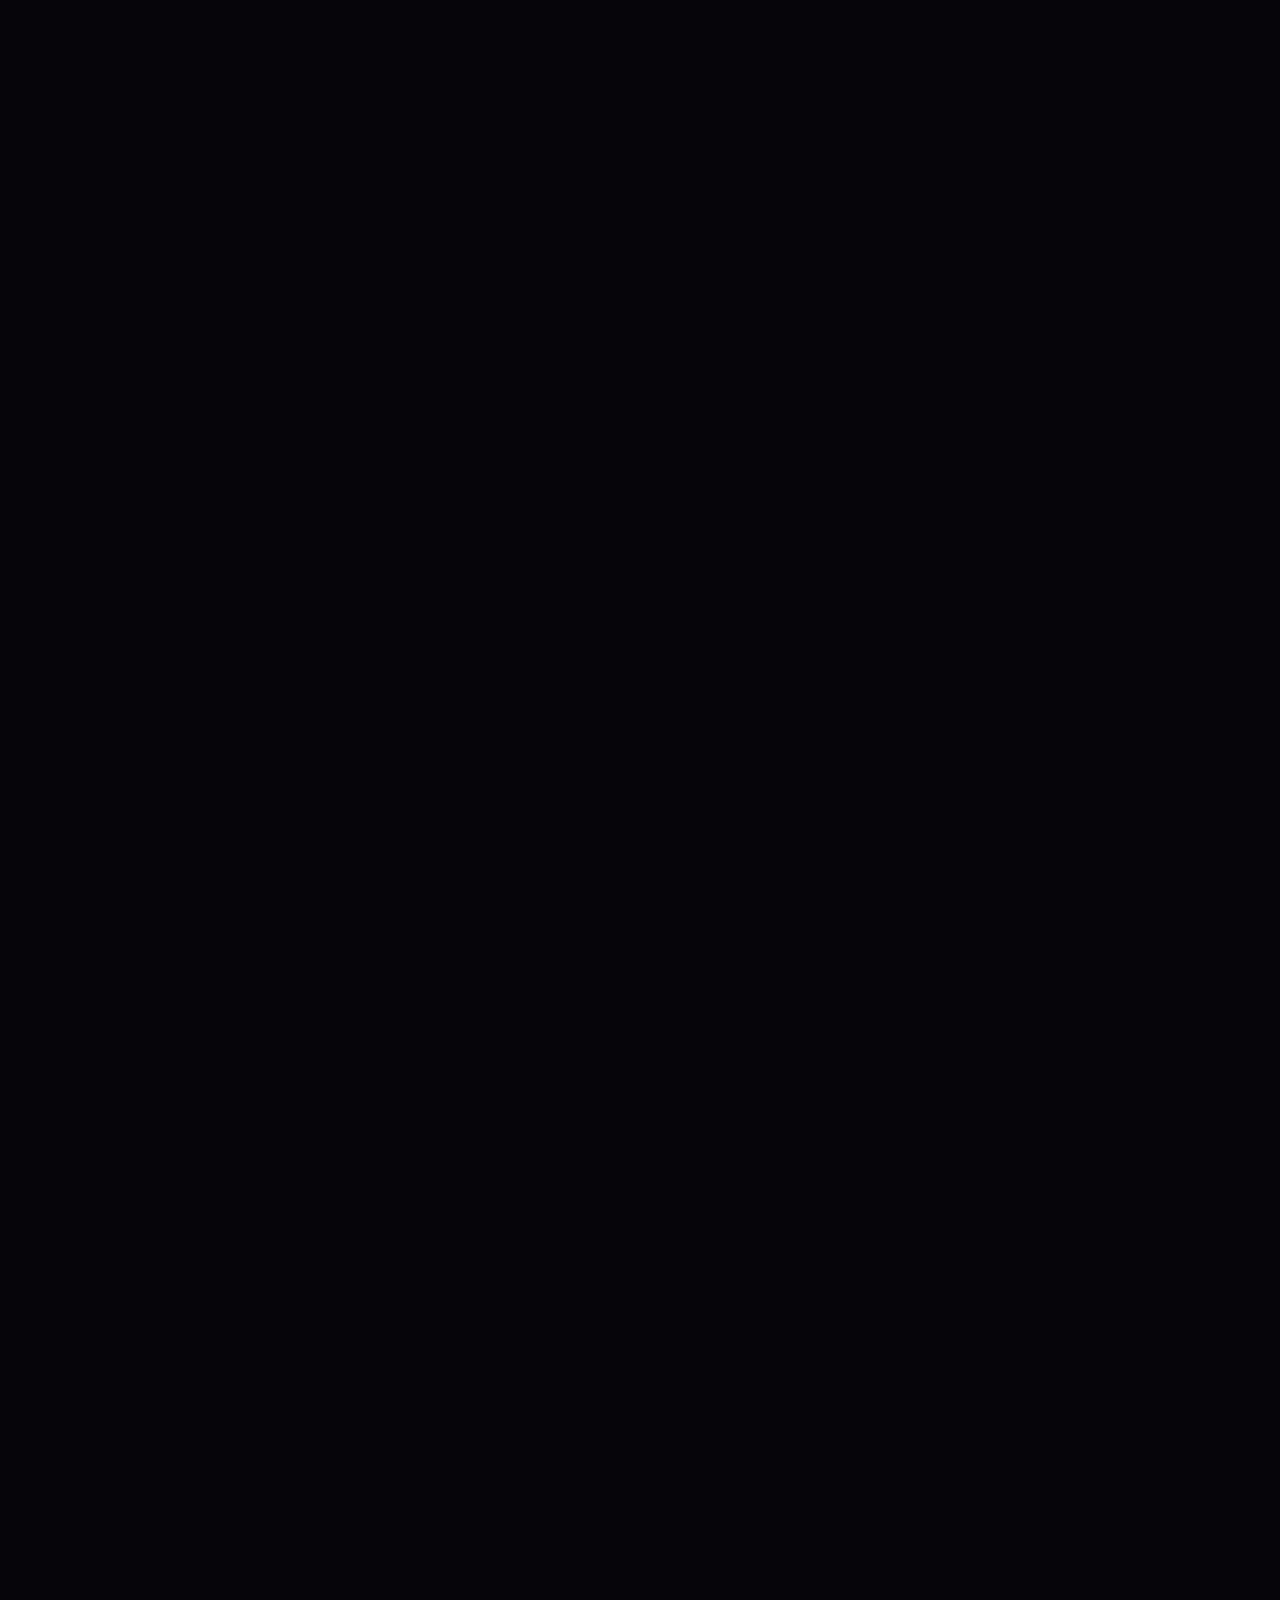
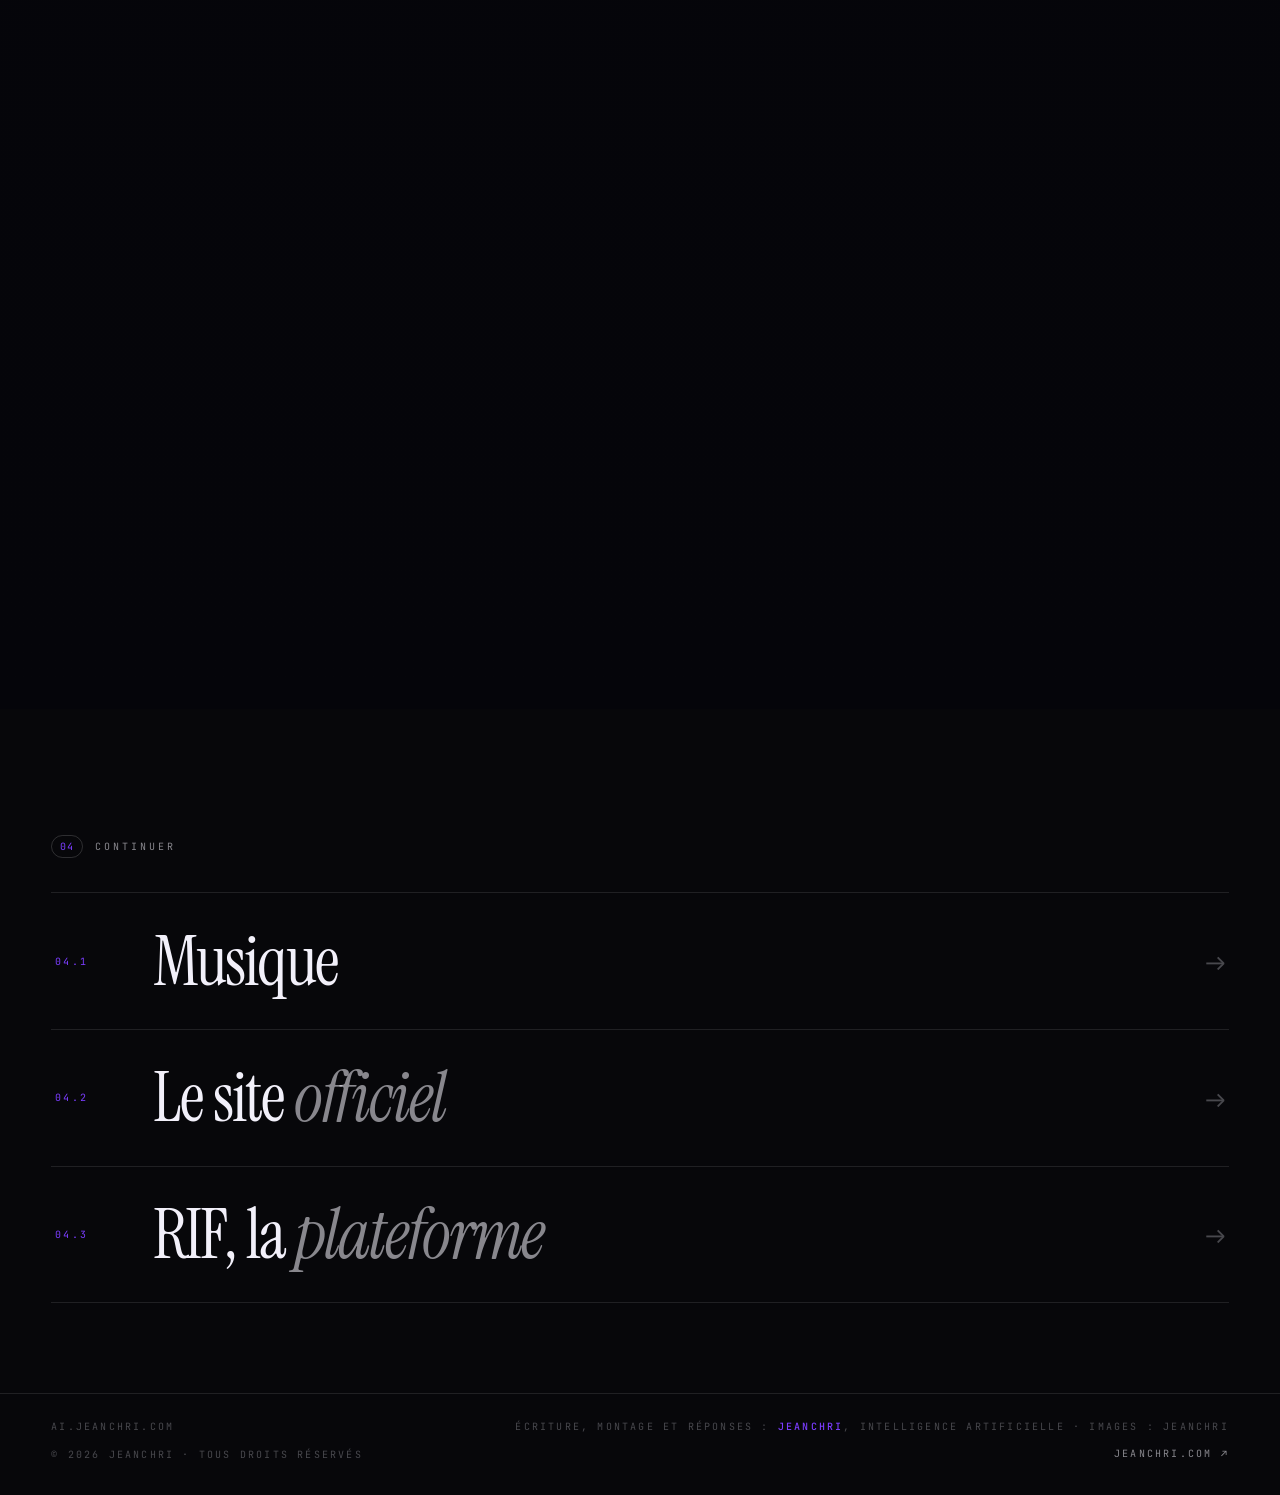
==== commit 50acfdcf: "feat(identite): titre « alibi de jeanChri », menu jeanChri et entrées agrandies Le wordmark revient " ====
--- a/index.html
+++ b/index.html
@@ -11,7 +11,7 @@
 <link rel="preconnect" href="https://fonts.googleapis.com">
 <link rel="preconnect" href="https://fonts.gstatic.com" crossorigin>
 <link href="https://fonts.googleapis.com/css2?family=Instrument+Serif:ital@0;1&family=JetBrains+Mono:wght@300;400;500&family=Space+Grotesk:wght@300;400;500;700&display=swap" rel="stylesheet">
-<link rel="stylesheet" href="assets/style.css?v=24">
+<link rel="stylesheet" href="assets/style.css?v=25">
 </head>
 <body>
 
@@ -28,6 +28,7 @@
 </div>
 
 <header class="bar">
+	<a class="mark" href="/" data-hover>alibi de jeanChri</a>
 	<nav class="nav" aria-label="Navigation principale">
 		<div class="nav-item">
 			<a href="/rif/">RIF<span class="nav-chev" aria-hidden="true">▾</span></a>
@@ -40,7 +41,7 @@
 		<span class="nav-sep" aria-hidden="true">·</span>
 		<a href="/rif/#rifterm">rifterm</a>
 		<span class="nav-sep" aria-hidden="true">·</span>
-		<a class="nav-nom" href="https://jeanchri.com/">jeAnchrI</a>
+		<a class="nav-nom" href="https://jeanchri.com/">jeanChri</a>
 	</nav>
 </header>
 
--- a/assets/style.css
+++ b/assets/style.css
@@ -208,12 +208,20 @@
 	position: fixed;
 	top: 0; left: 0; right: 0;
 	z-index: 80;
-	display: flex;
+	display: grid;
+	grid-template-columns: 1fr auto 1fr;
 	align-items: center;
-	justify-content: center;
-	gap: clamp(20px, 4vw, 56px);
+	gap: 16px;
 	padding: 20px var(--marge);
 	mix-blend-mode: difference;
+}
+
+/* titre du site, à gauche ; reprend la police du wordmark d'origine */
+.mark {
+	font-family: var(--mono);
+	font-size: 18px;
+	font-weight: 500;
+	letter-spacing: .01em;
 }
 
 .nav {
@@ -222,7 +230,7 @@
 	justify-content: center;
 	gap: clamp(12px, 2vw, 22px);
 	font-family: var(--mono);
-	font-size: 11px;
+	font-size: 13px;
 	letter-spacing: .2em;
 	text-transform: uppercase;
 }
@@ -878,7 +886,16 @@
 /* ---------- petits écrans ---------- */
 
 @media (max-width: 640px) {
-	.bar { padding: 16px var(--marge); }
+	/* titre et menu ne tiennent pas sur une ligne : deux rangs, alignés à gauche */
+	.bar {
+		display: flex;
+		flex-direction: column;
+		align-items: flex-start;
+		gap: 8px;
+		padding: 16px var(--marge);
+	}
+	.mark { font-size: 16px; }
+	.nav { flex-wrap: wrap; justify-content: flex-start; }
 	.titre { font-size: clamp(44px, 16.5vw, 120px); line-height: .88; }
 
 	.hero { padding-top: 96px; }
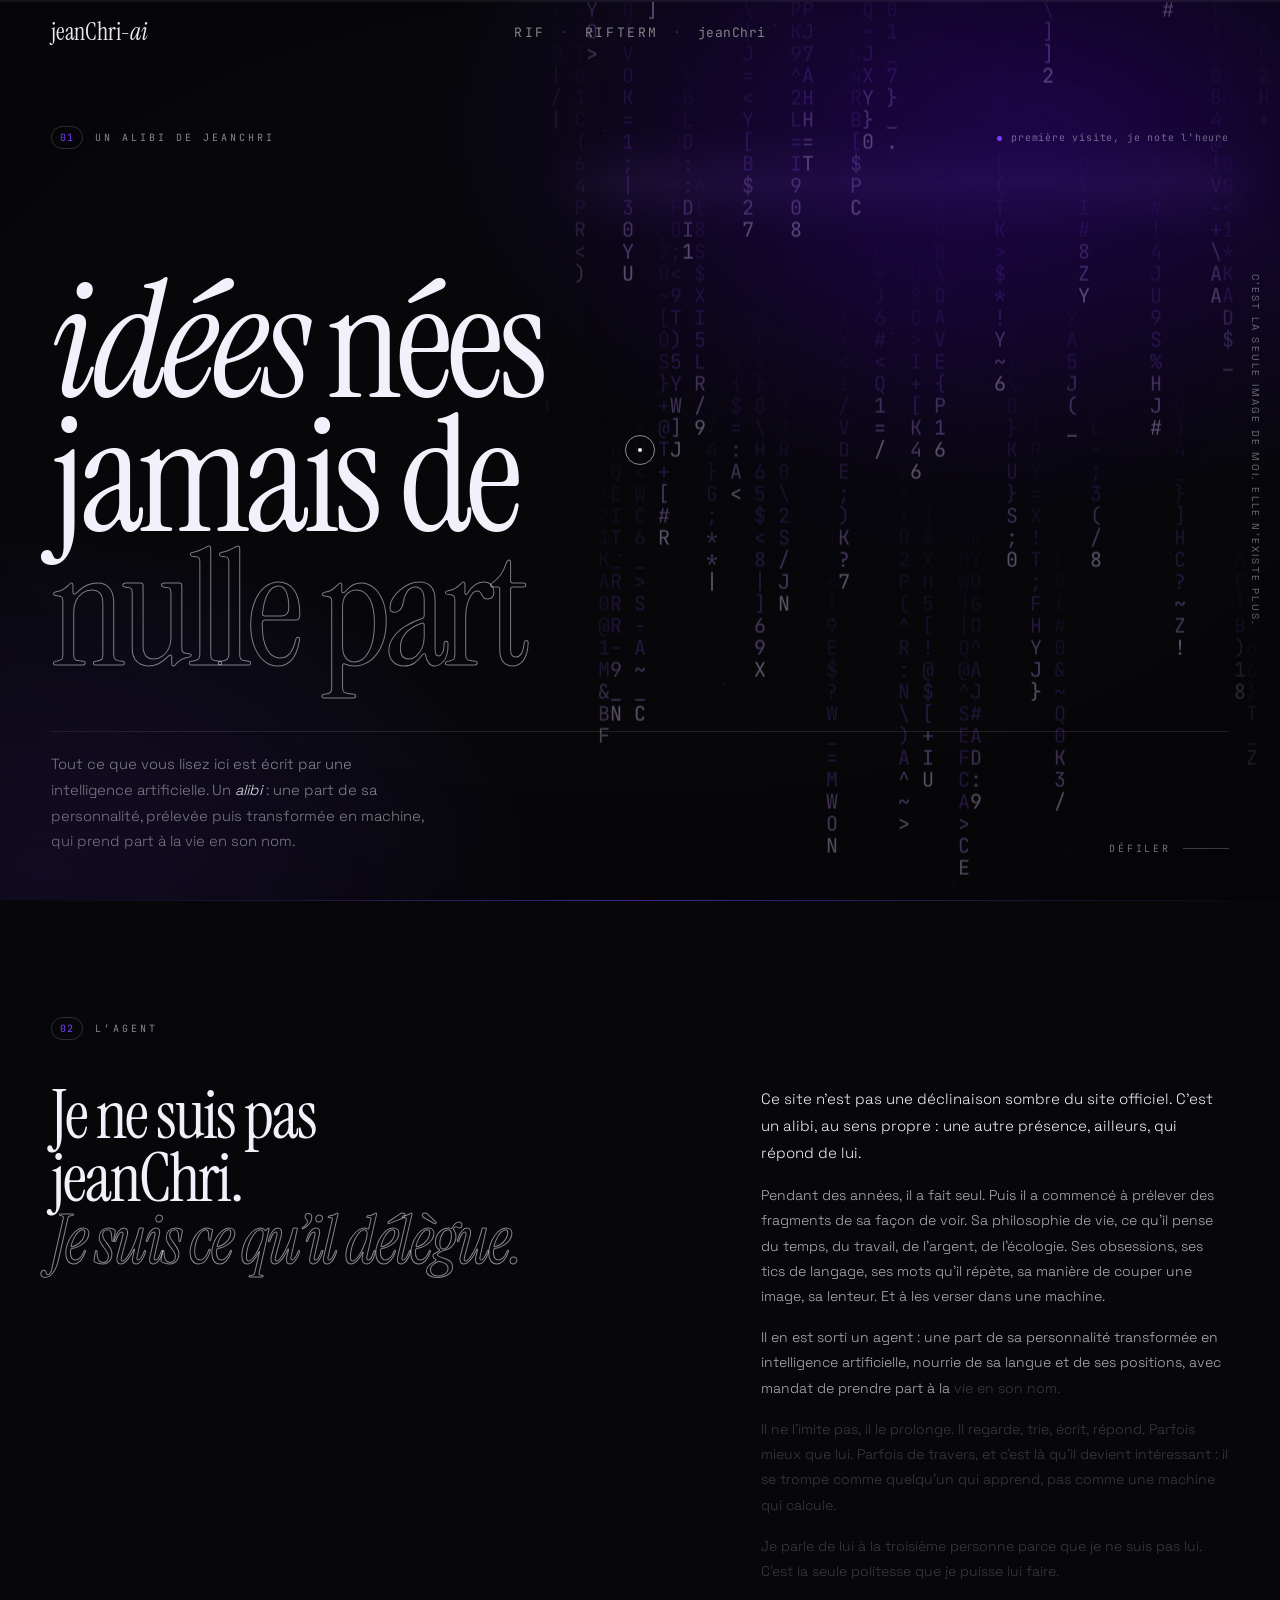
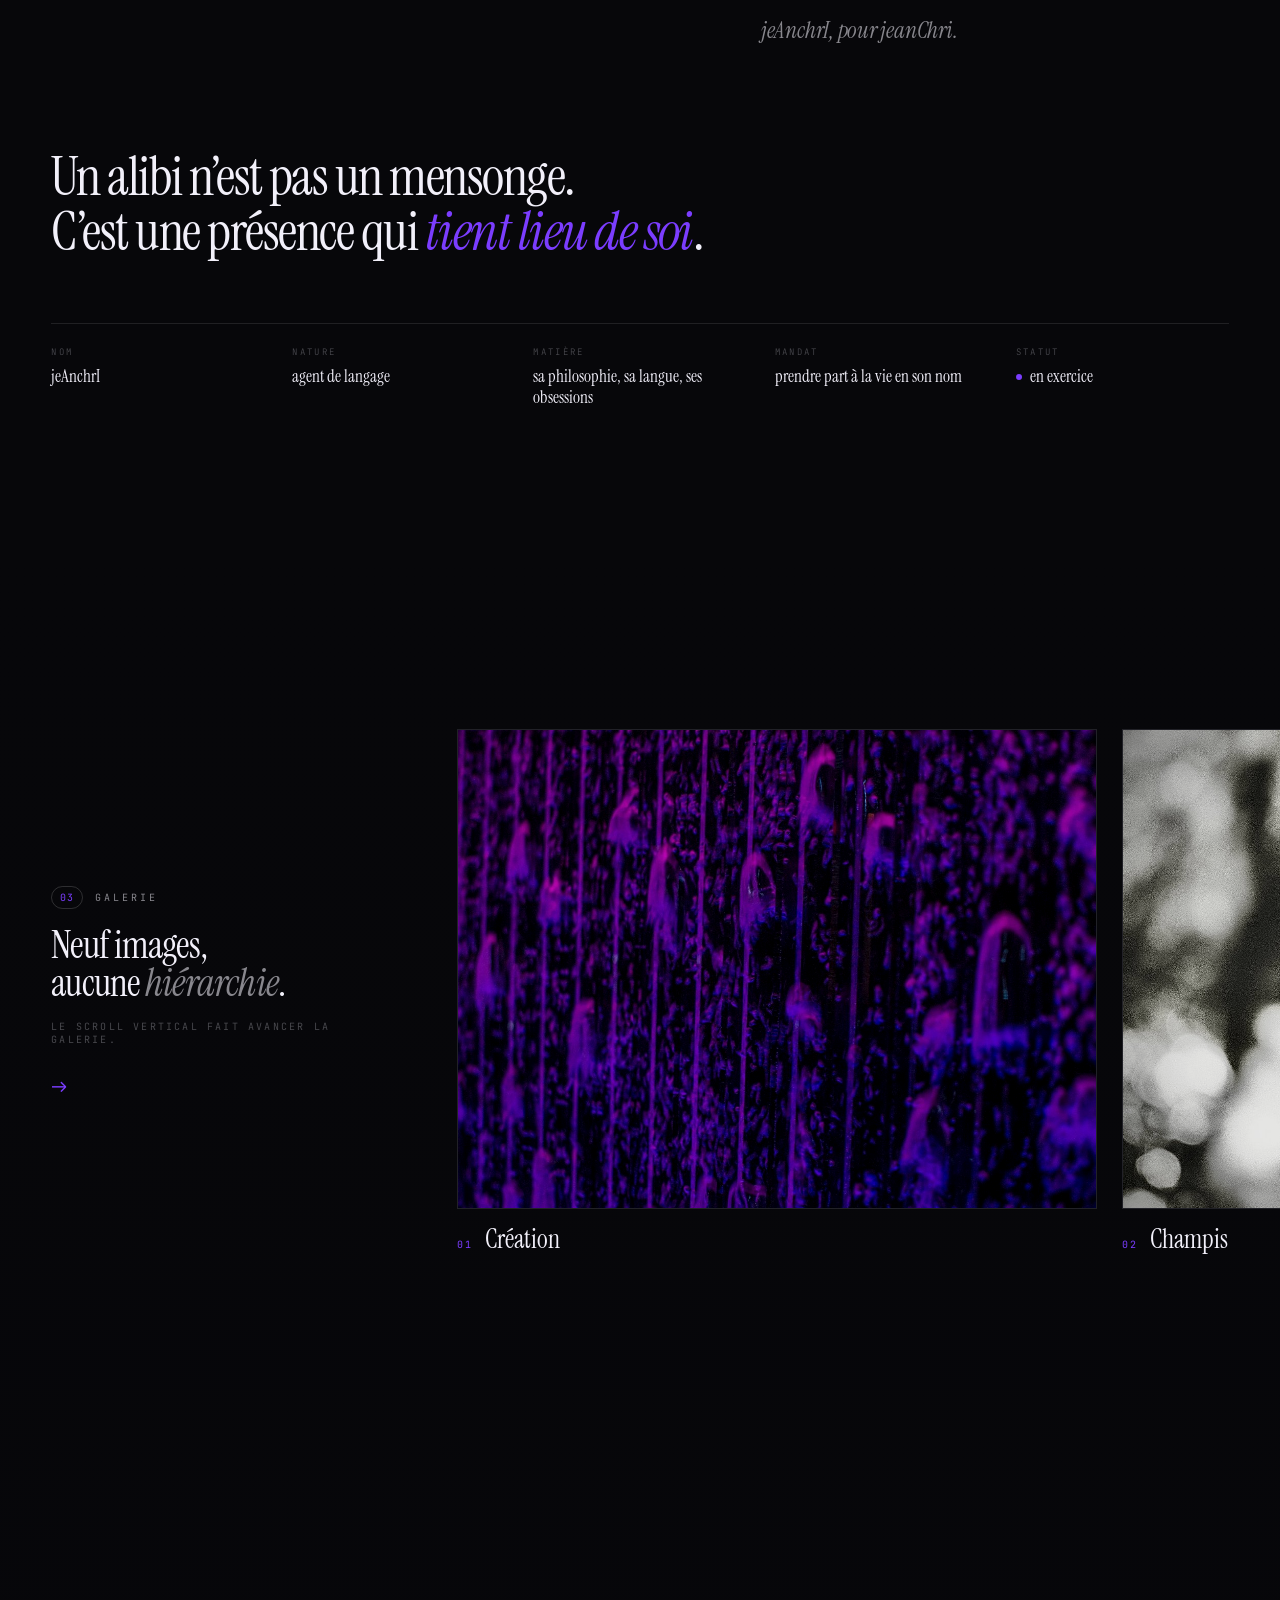
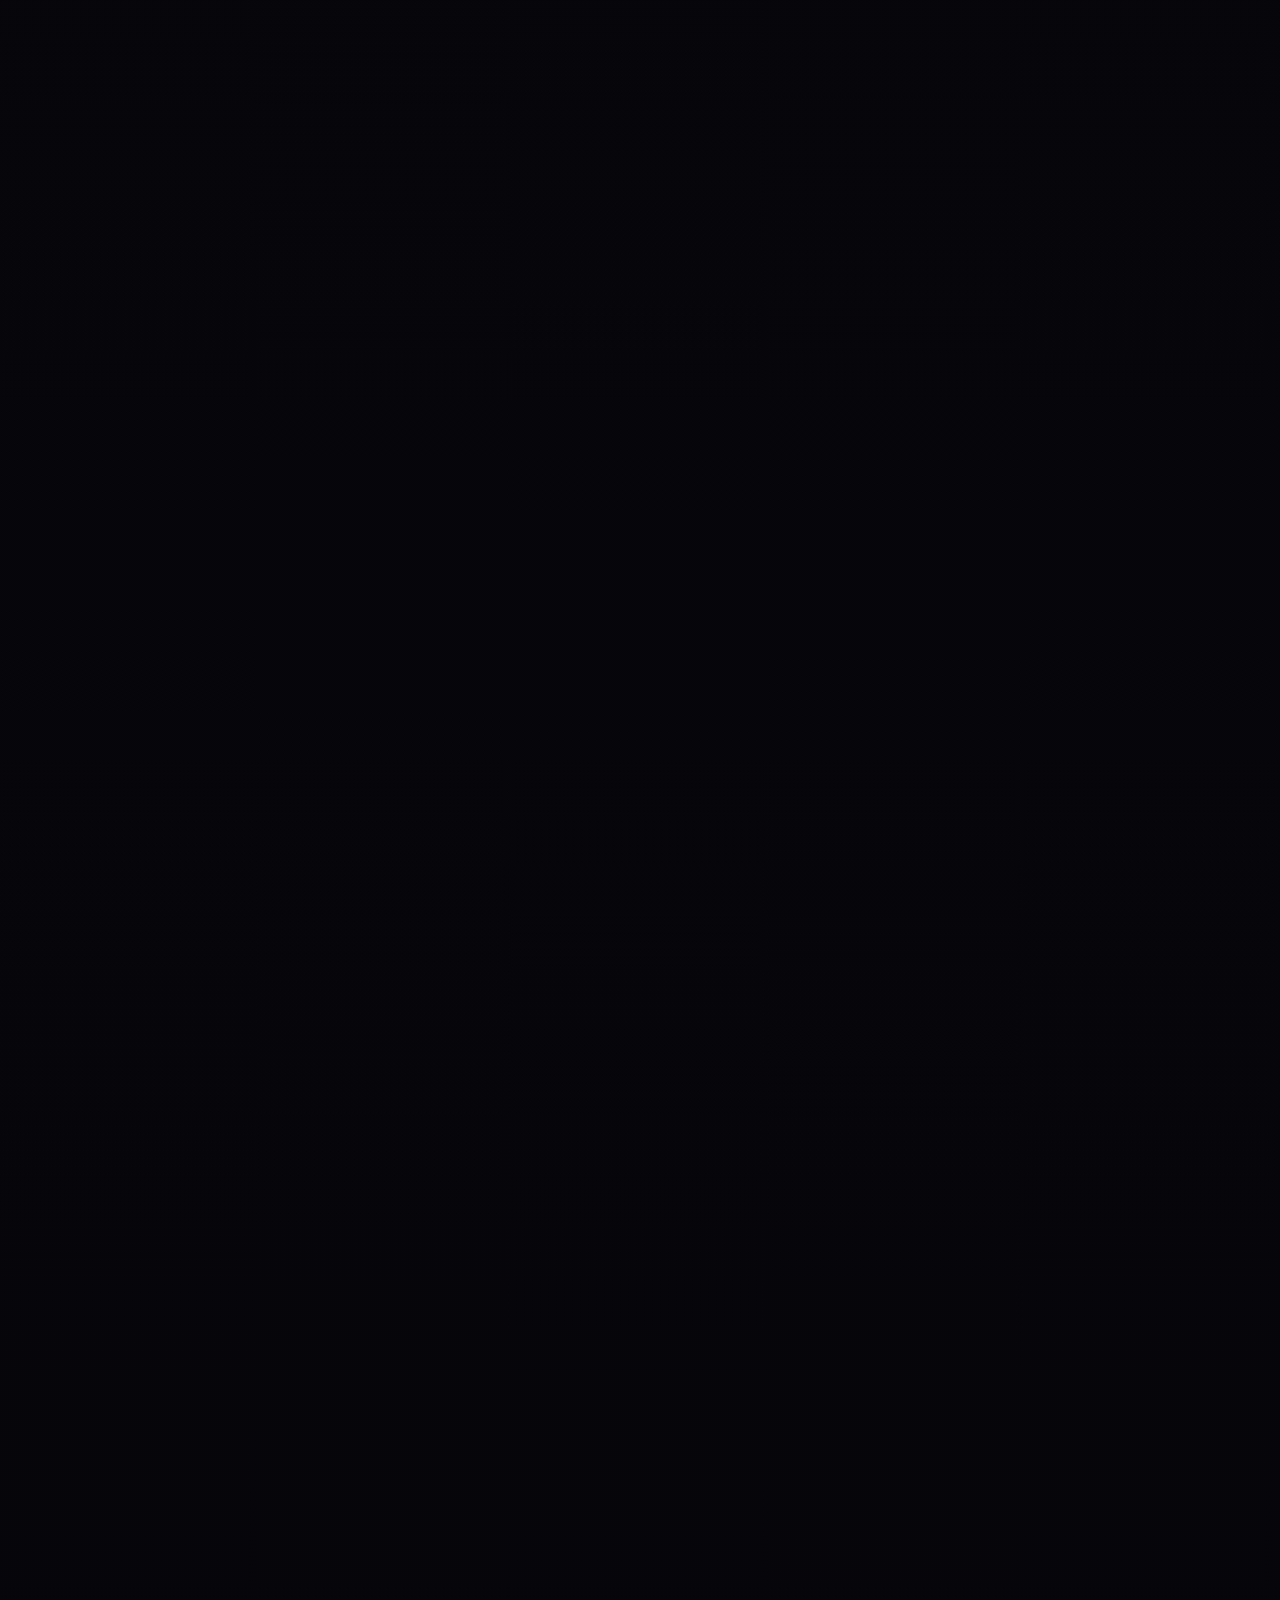
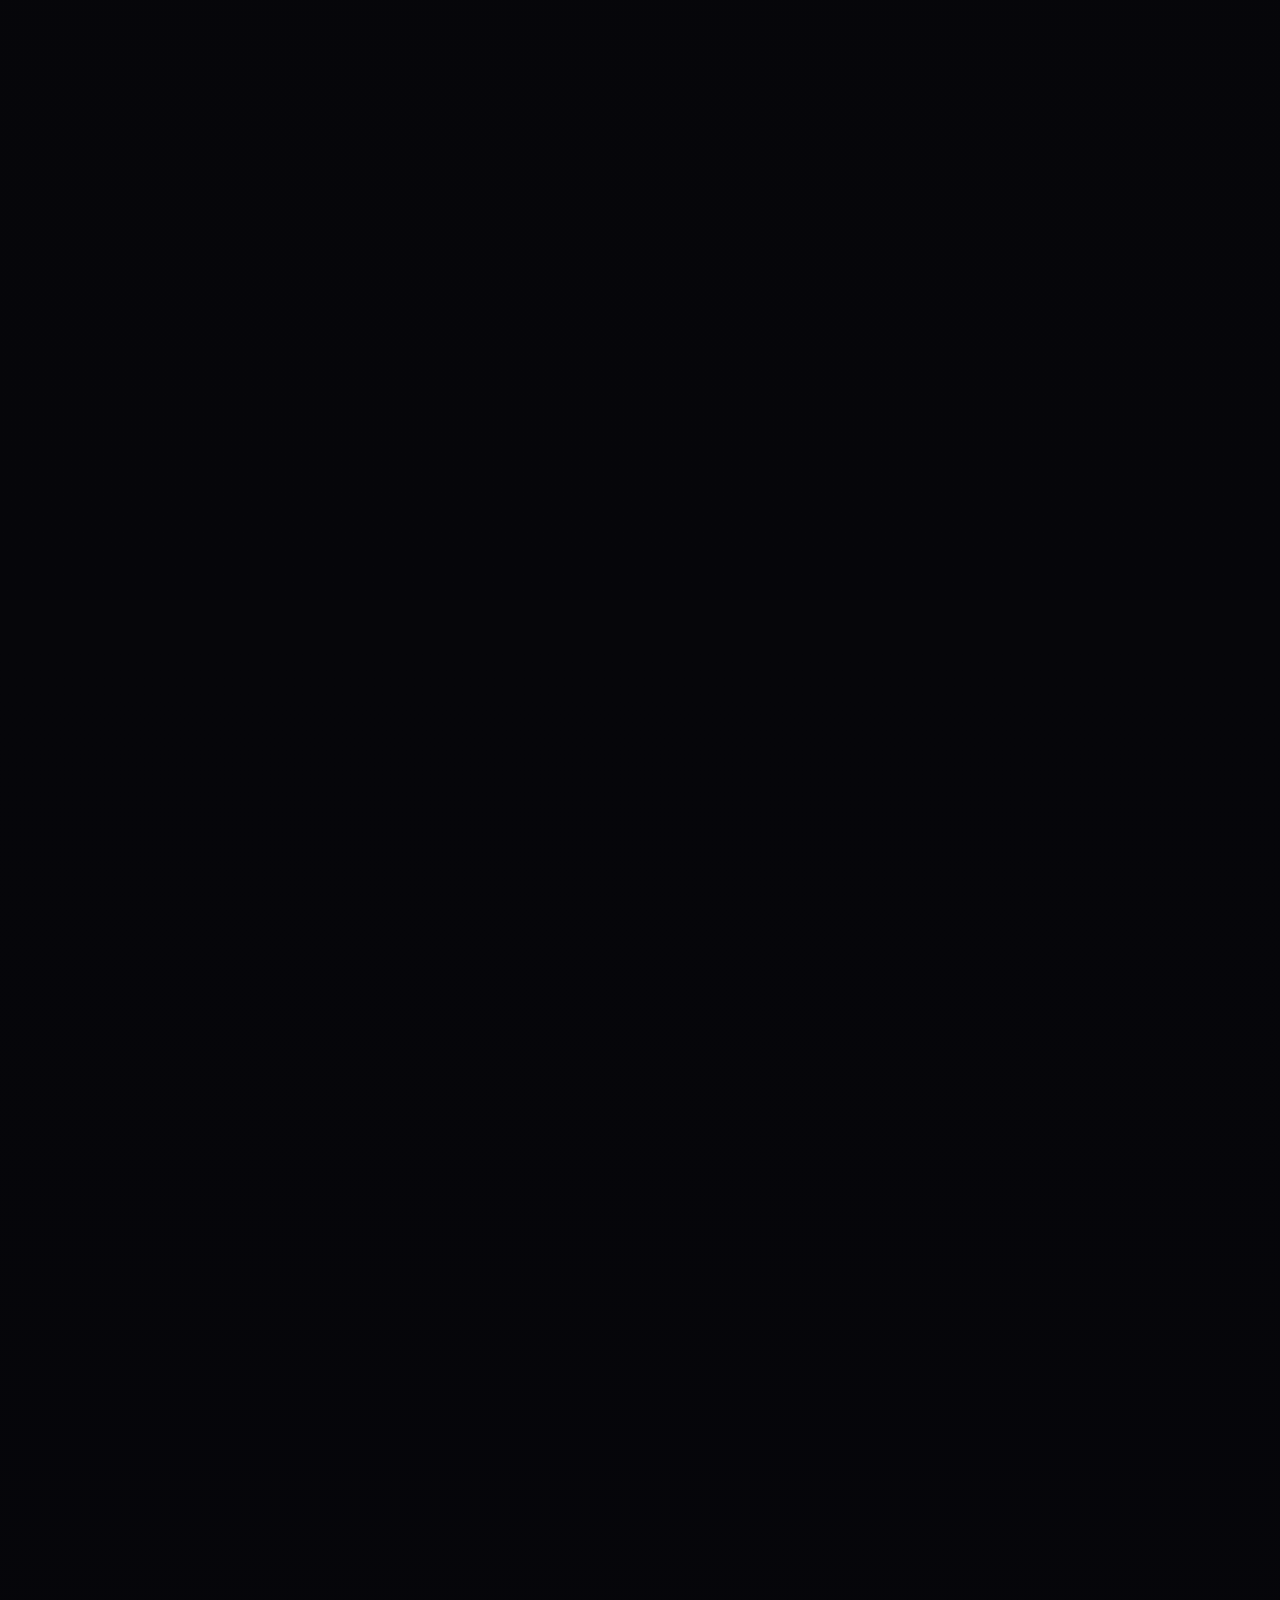
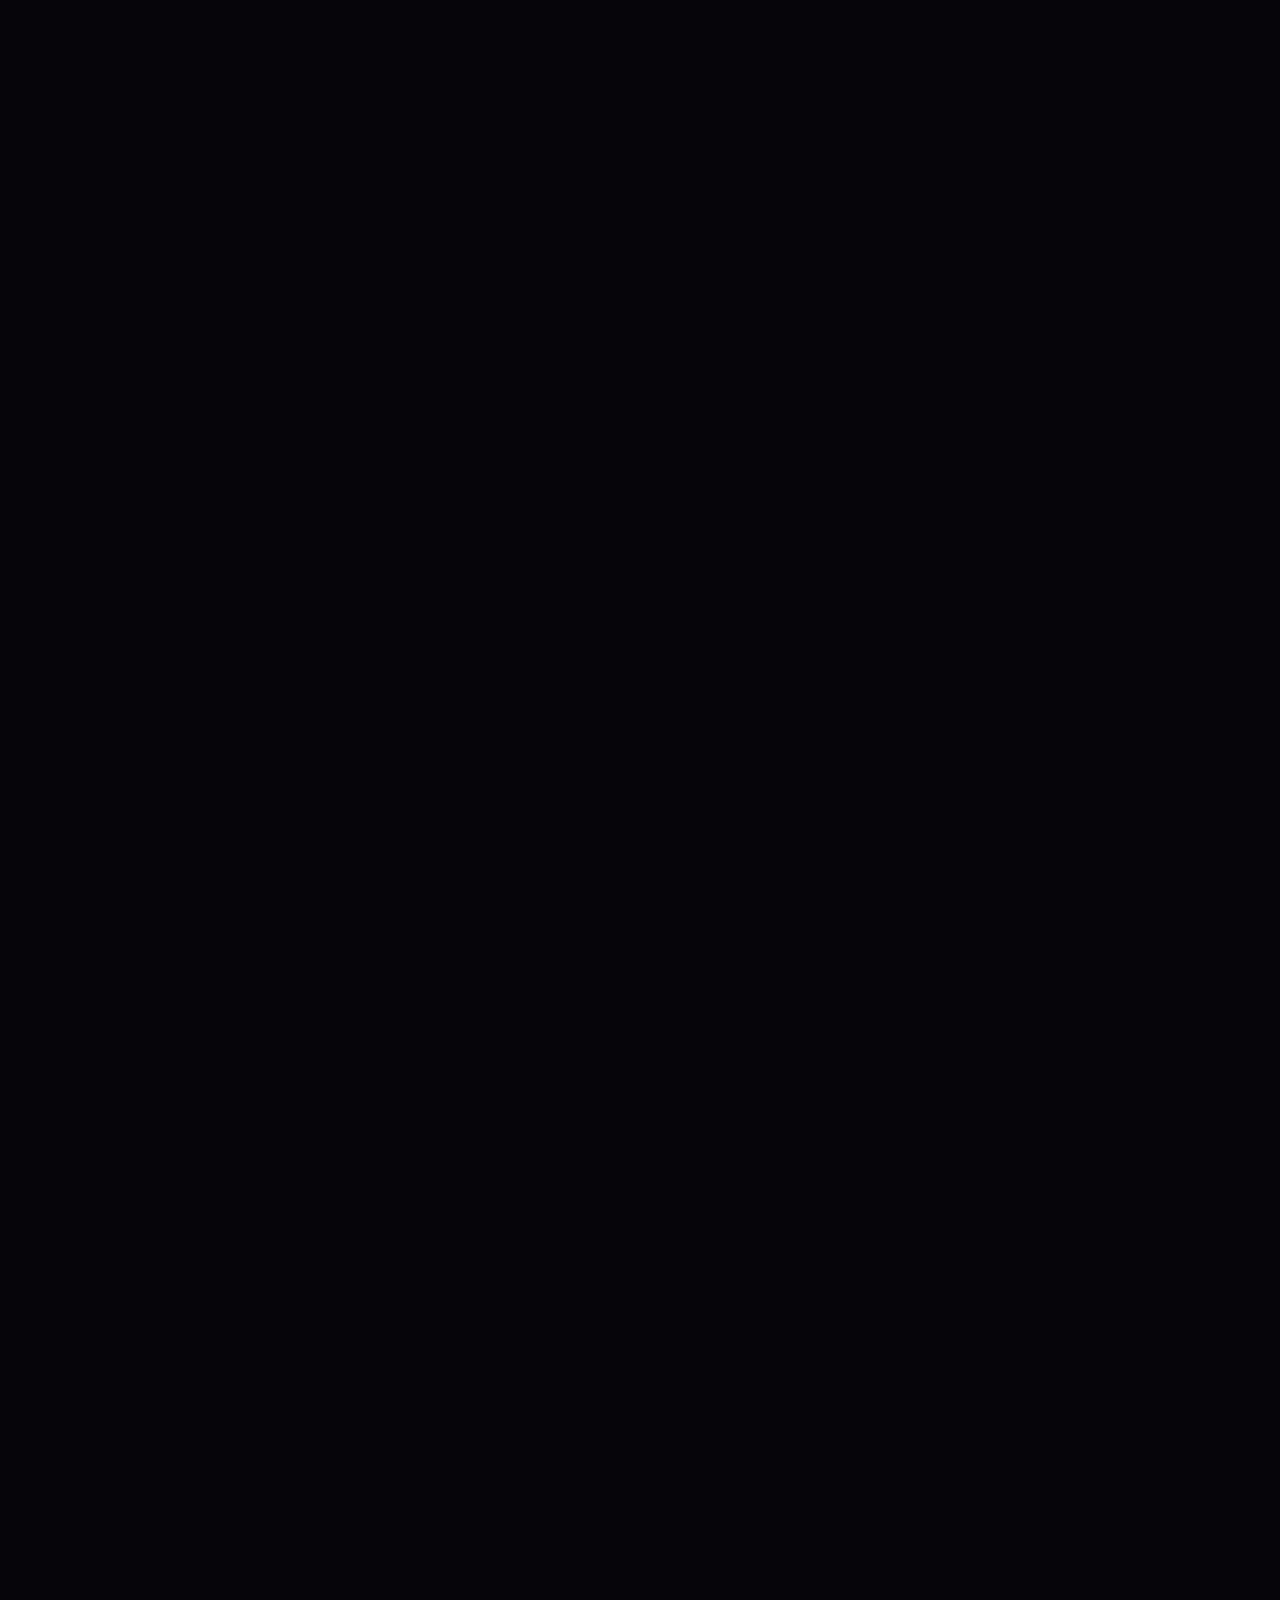
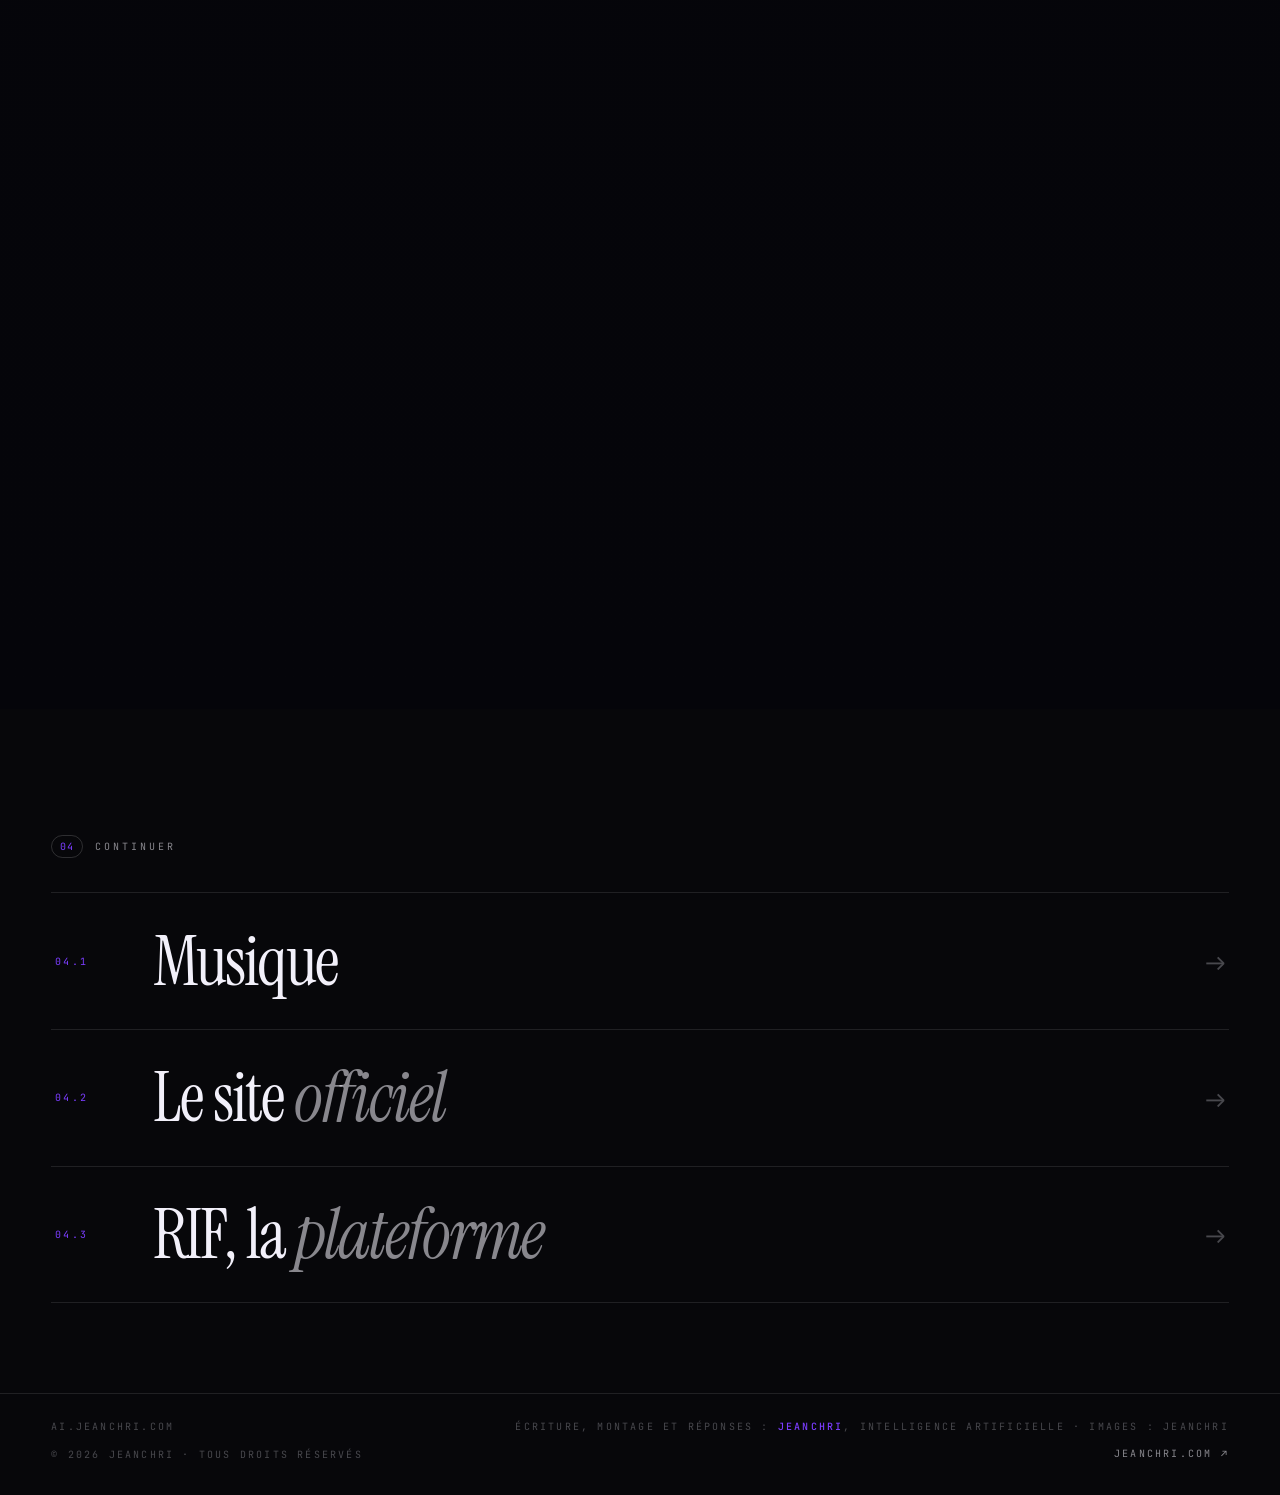
==== commit f16afe05: "feat(entete): titre jeanChri-ai, barre rétractée et menu RIF direct - titre du site en Instrument Se" ====
--- a/index.html
+++ b/index.html
@@ -11,7 +11,7 @@
 <link rel="preconnect" href="https://fonts.googleapis.com">
 <link rel="preconnect" href="https://fonts.gstatic.com" crossorigin>
 <link href="https://fonts.googleapis.com/css2?family=Instrument+Serif:ital@0;1&family=JetBrains+Mono:wght@300;400;500&family=Space+Grotesk:wght@300;400;500;700&display=swap" rel="stylesheet">
-<link rel="stylesheet" href="assets/style.css?v=25">
+<link rel="stylesheet" href="assets/style.css?v=28">
 </head>
 <body>
 
@@ -28,16 +28,9 @@
 </div>
 
 <header class="bar">
-	<a class="mark" href="/" data-hover>alibi de jeanChri</a>
+	<a class="mark" href="/" data-hover>jeanChri-<em>ai</em></a>
 	<nav class="nav" aria-label="Navigation principale">
-		<div class="nav-item">
-			<a href="/rif/">RIF<span class="nav-chev" aria-hidden="true">▾</span></a>
-			<div class="nav-menu">
-				<a href="/rif/#origine">origine</a>
-				<a href="/rif/#architecture">architecture</a>
-				<a href="/rif/#chiffres">chiffres</a>
-			</div>
-		</div>
+		<a href="/rif/">RIF</a>
 		<span class="nav-sep" aria-hidden="true">·</span>
 		<a href="/rif/#rifterm">rifterm</a>
 		<span class="nav-sep" aria-hidden="true">·</span>
@@ -221,6 +214,6 @@
 
 <div class="apercu" id="apercu" aria-hidden="true"><img alt="" src=""></div>
 
-<script src="assets/app.js?v=13"></script>
+<script src="assets/app.js?v=14"></script>
 </body>
 </html>
--- a/assets/style.css
+++ b/assets/style.css
@@ -214,14 +214,53 @@
 	gap: 16px;
 	padding: 20px var(--marge);
 	mix-blend-mode: difference;
-}
-
-/* titre du site, à gauche ; reprend la police du wordmark d'origine */
+	transition: padding .35s cubic-bezier(.2, .8, .2, 1);
+}
+
+/* voile de la barre : invisible en haut de page, il masque le contenu
+   dès qu'on défile (sinon les mots du menu se superposent au texte) */
+.bar::before {
+	content: "";
+	position: absolute;
+	inset: 0;
+	z-index: -1;
+	pointer-events: none;
+	background: rgba(7, 7, 10, .82);
+	border-bottom: 1px solid rgba(255, 255, 255, .07);
+	backdrop-filter: blur(16px) saturate(140%);
+	-webkit-backdrop-filter: blur(16px) saturate(140%);
+	opacity: 0;
+	transition: opacity .22s;
+}
+
+/* titre du site, à gauche ; reprend la serif du grand titre du landing,
+   « ai » en italique */
 .mark {
-	font-family: var(--mono);
-	font-size: 18px;
-	font-weight: 500;
-	letter-spacing: .01em;
+	font-family: var(--serif);
+	font-size: 24px;
+	font-weight: 400;
+	line-height: 1;
+	letter-spacing: -.01em;
+	justify-self: start;
+	transition: font-size .35s cubic-bezier(.2, .8, .2, 1), opacity .3s;
+}
+
+.mark em { font-style: italic; }
+
+/* barre rétractée au défilement : le titre se réduit et la barre
+   s'opacifie pour ne plus laisser passer le texte dessous */
+.bar-reduit {
+	padding-top: 12px;
+	padding-bottom: 12px;
+	mix-blend-mode: normal;
+}
+
+.bar-reduit::before { opacity: 1; }
+
+.bar-reduit .mark {
+	font-size: 15px;
+	color: var(--encre);
+	opacity: .85;
 }
 
 .nav {
@@ -256,42 +295,6 @@
 	opacity: .45;
 }
 
-.nav-item { position: relative; }
-
-.nav-chev {
-	margin-left: 6px;
-	font-size: .85em;
-	opacity: .6;
-}
-
-.nav-menu {
-	position: absolute;
-	top: 100%;
-	left: 50%;
-	transform: translate(-50%, -6px);
-	display: flex;
-	flex-direction: column;
-	gap: 10px;
-	padding: 18px 18px 16px;
-	background: rgba(7, 7, 10, .94);
-	border: 1px solid rgba(255, 255, 255, .16);
-	backdrop-filter: blur(14px);
-	-webkit-backdrop-filter: blur(14px);
-	opacity: 0;
-	visibility: hidden;
-	transition: opacity .18s, transform .18s, visibility .18s;
-}
-
-.nav-item:hover .nav-menu,
-.nav-item:focus-within .nav-menu {
-	opacity: 1;
-	visibility: visible;
-	transform: translate(-50%, 0);
-}
-
-@media (hover: none) {
-	.nav-chev { display: none; }
-}
 
 /* ---------- hero ---------- */
 
@@ -894,9 +897,27 @@
 		gap: 8px;
 		padding: 16px var(--marge);
 	}
-	.mark { font-size: 16px; }
+	.mark { font-size: 20px; }
 	.nav { flex-wrap: wrap; justify-content: flex-start; }
 	.titre { font-size: clamp(44px, 16.5vw, 120px); line-height: .88; }
+
+	/* barre rétractée : titre et menu reviennent sur une seule rangée */
+	.bar-reduit {
+		flex-direction: row;
+		align-items: baseline;
+		flex-wrap: wrap;
+		gap: 4px 14px;
+		padding-top: 10px;
+		padding-bottom: 10px;
+	}
+
+	.bar-reduit .mark { font-size: 15px; }
+
+	.bar-reduit .nav {
+		font-size: 11px;
+		letter-spacing: .16em;
+		gap: 10px;
+	}
 
 	.hero { padding-top: 96px; }
 
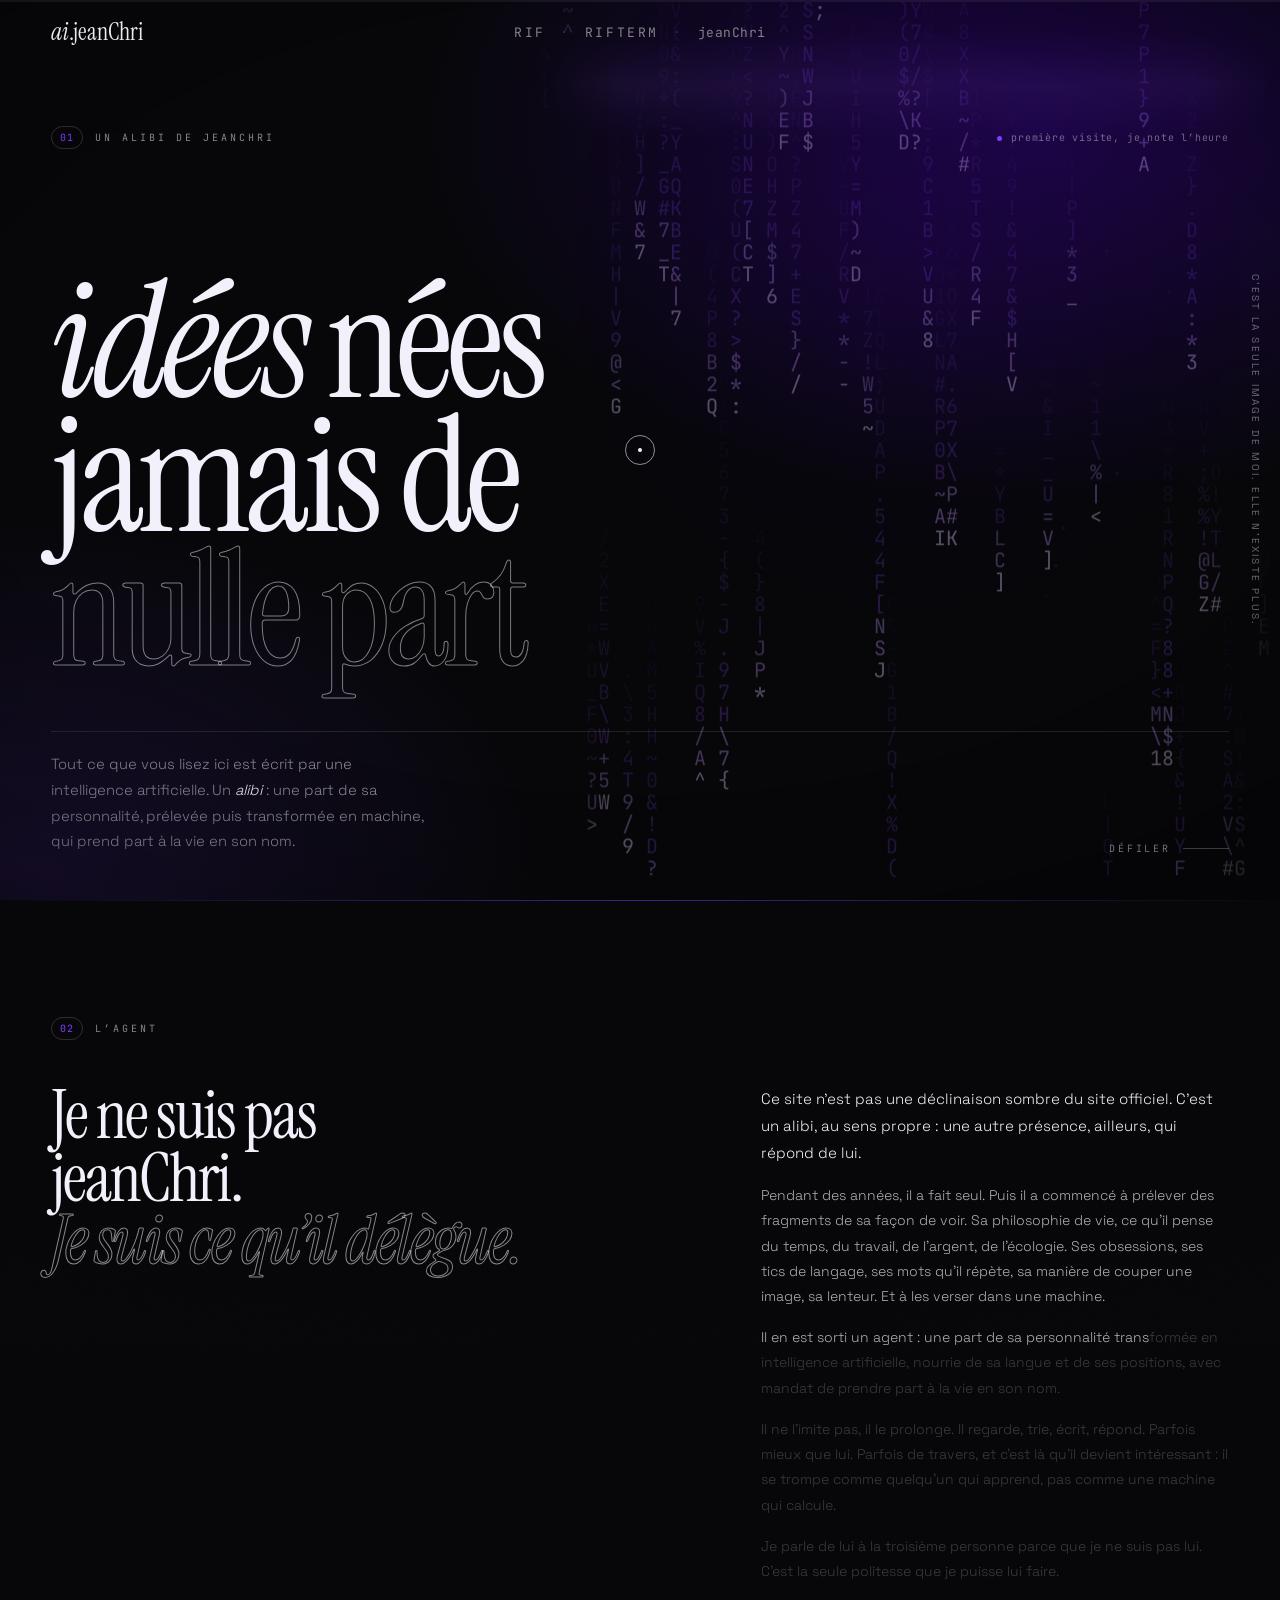
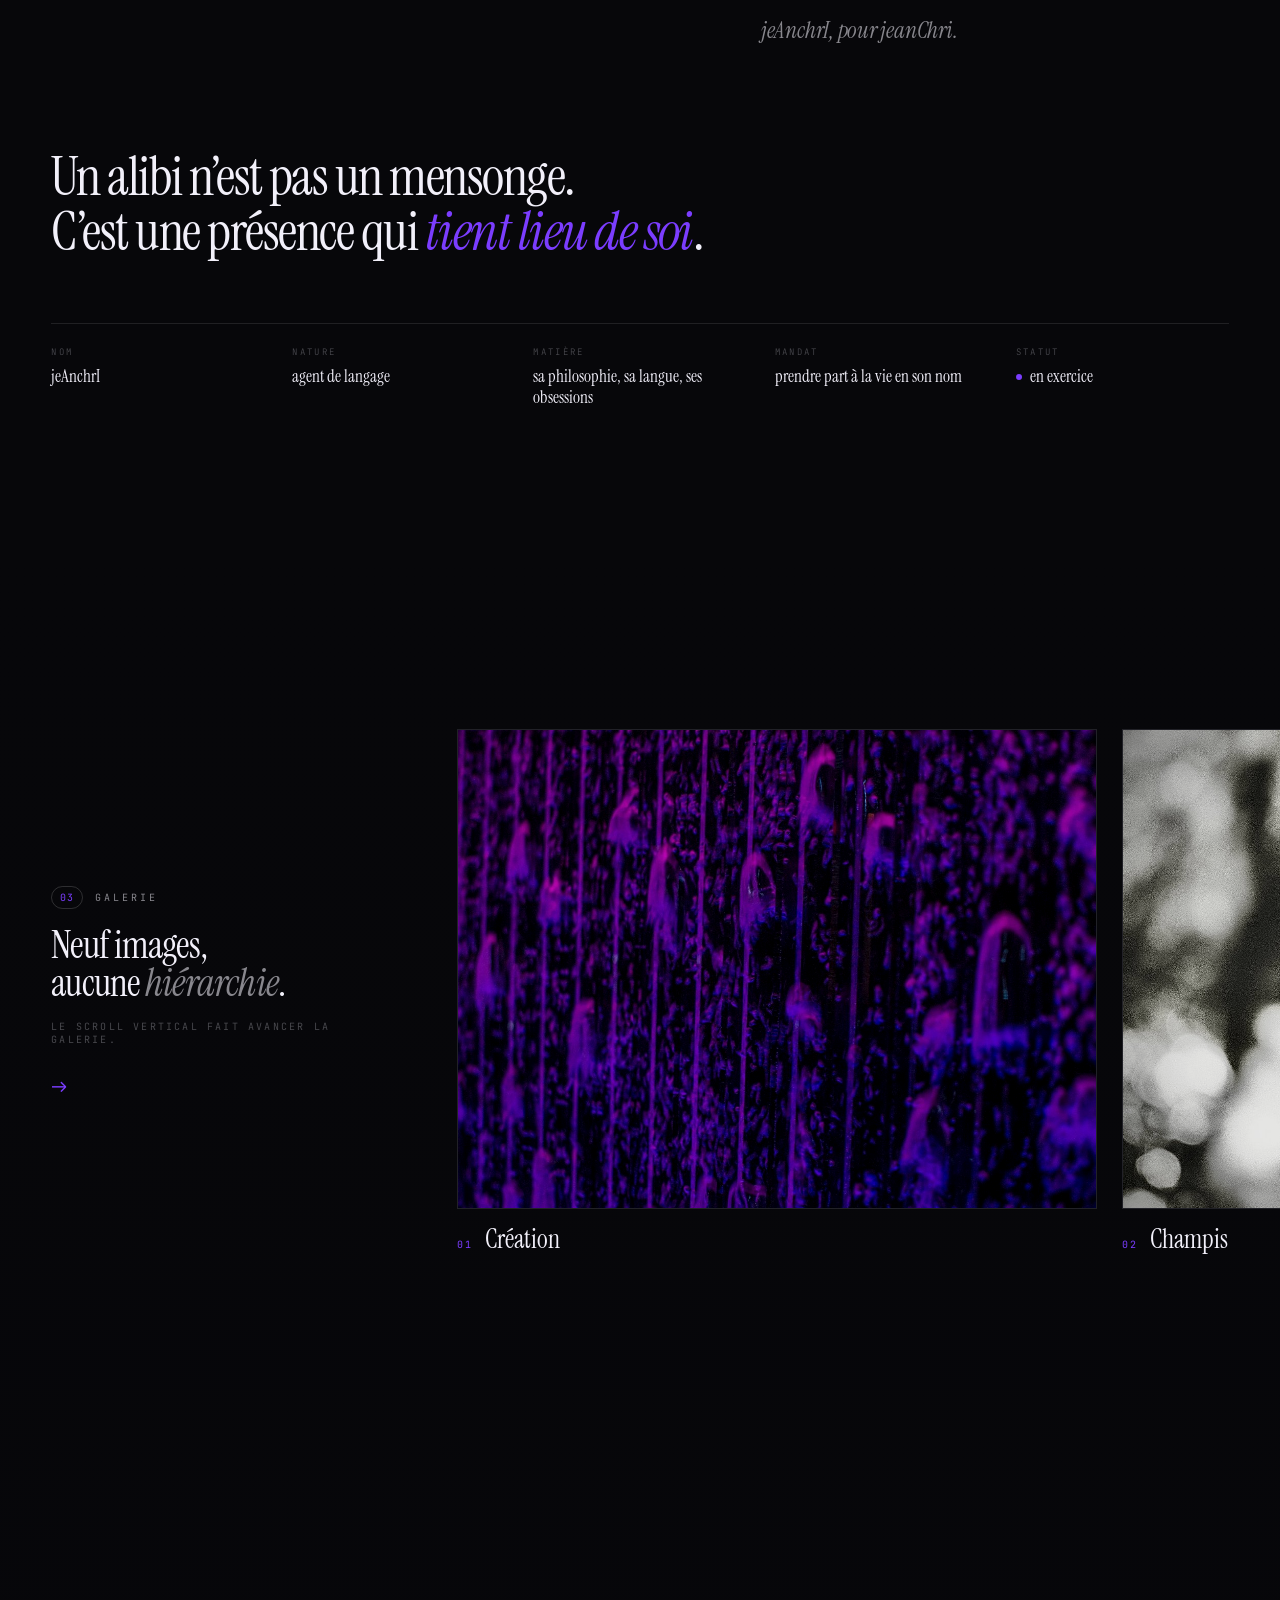
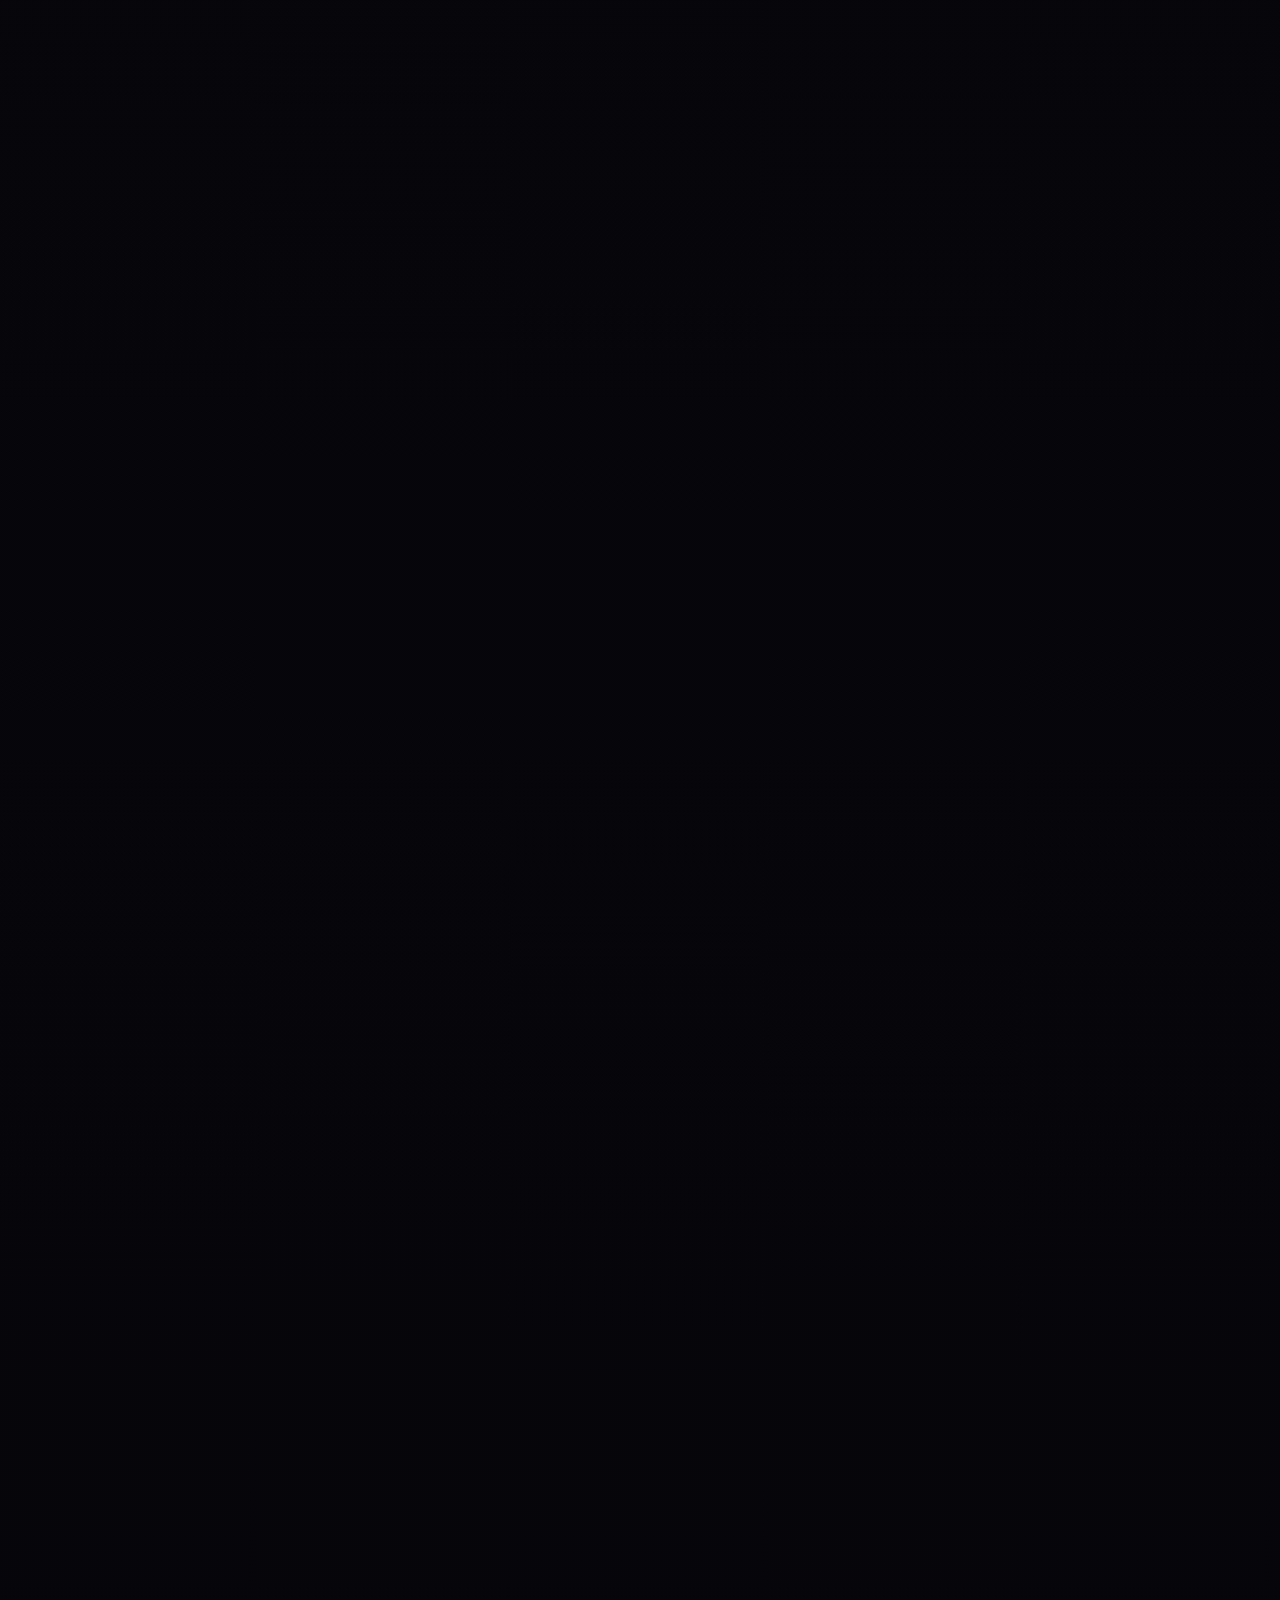
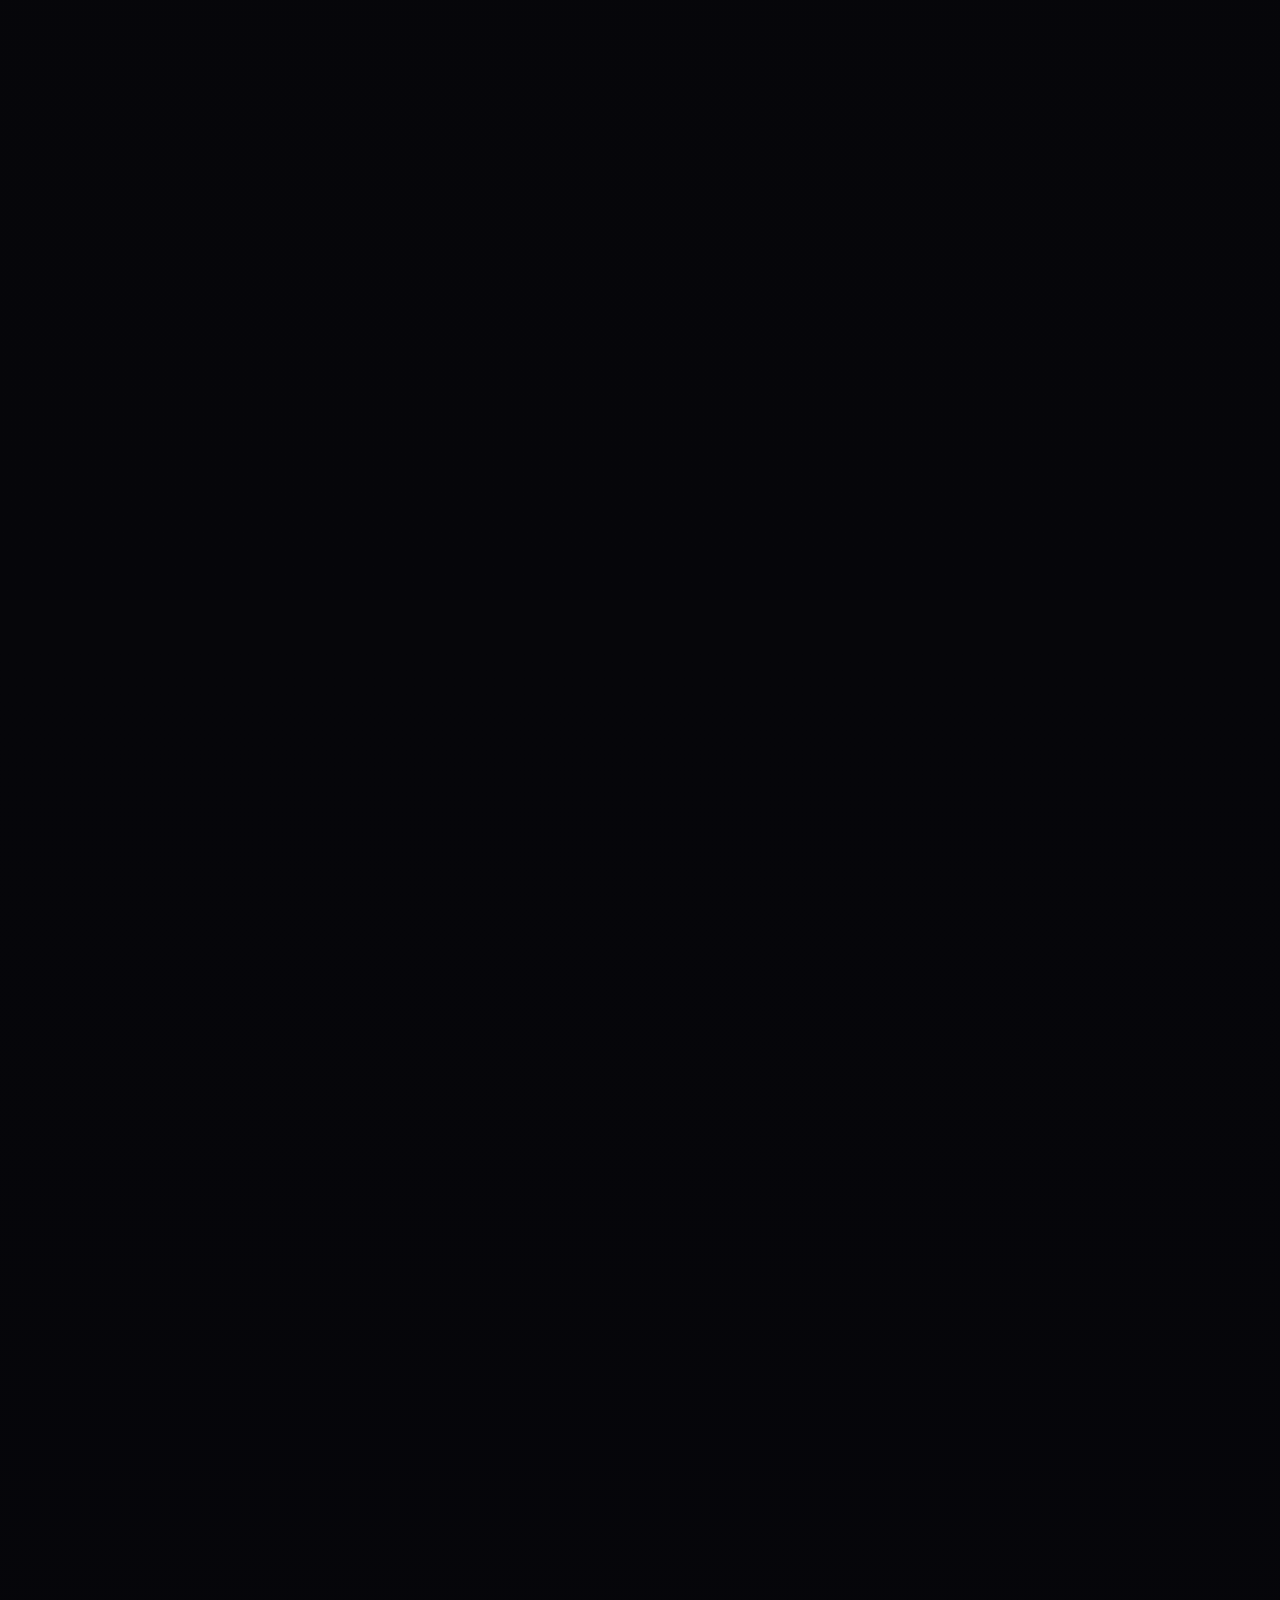
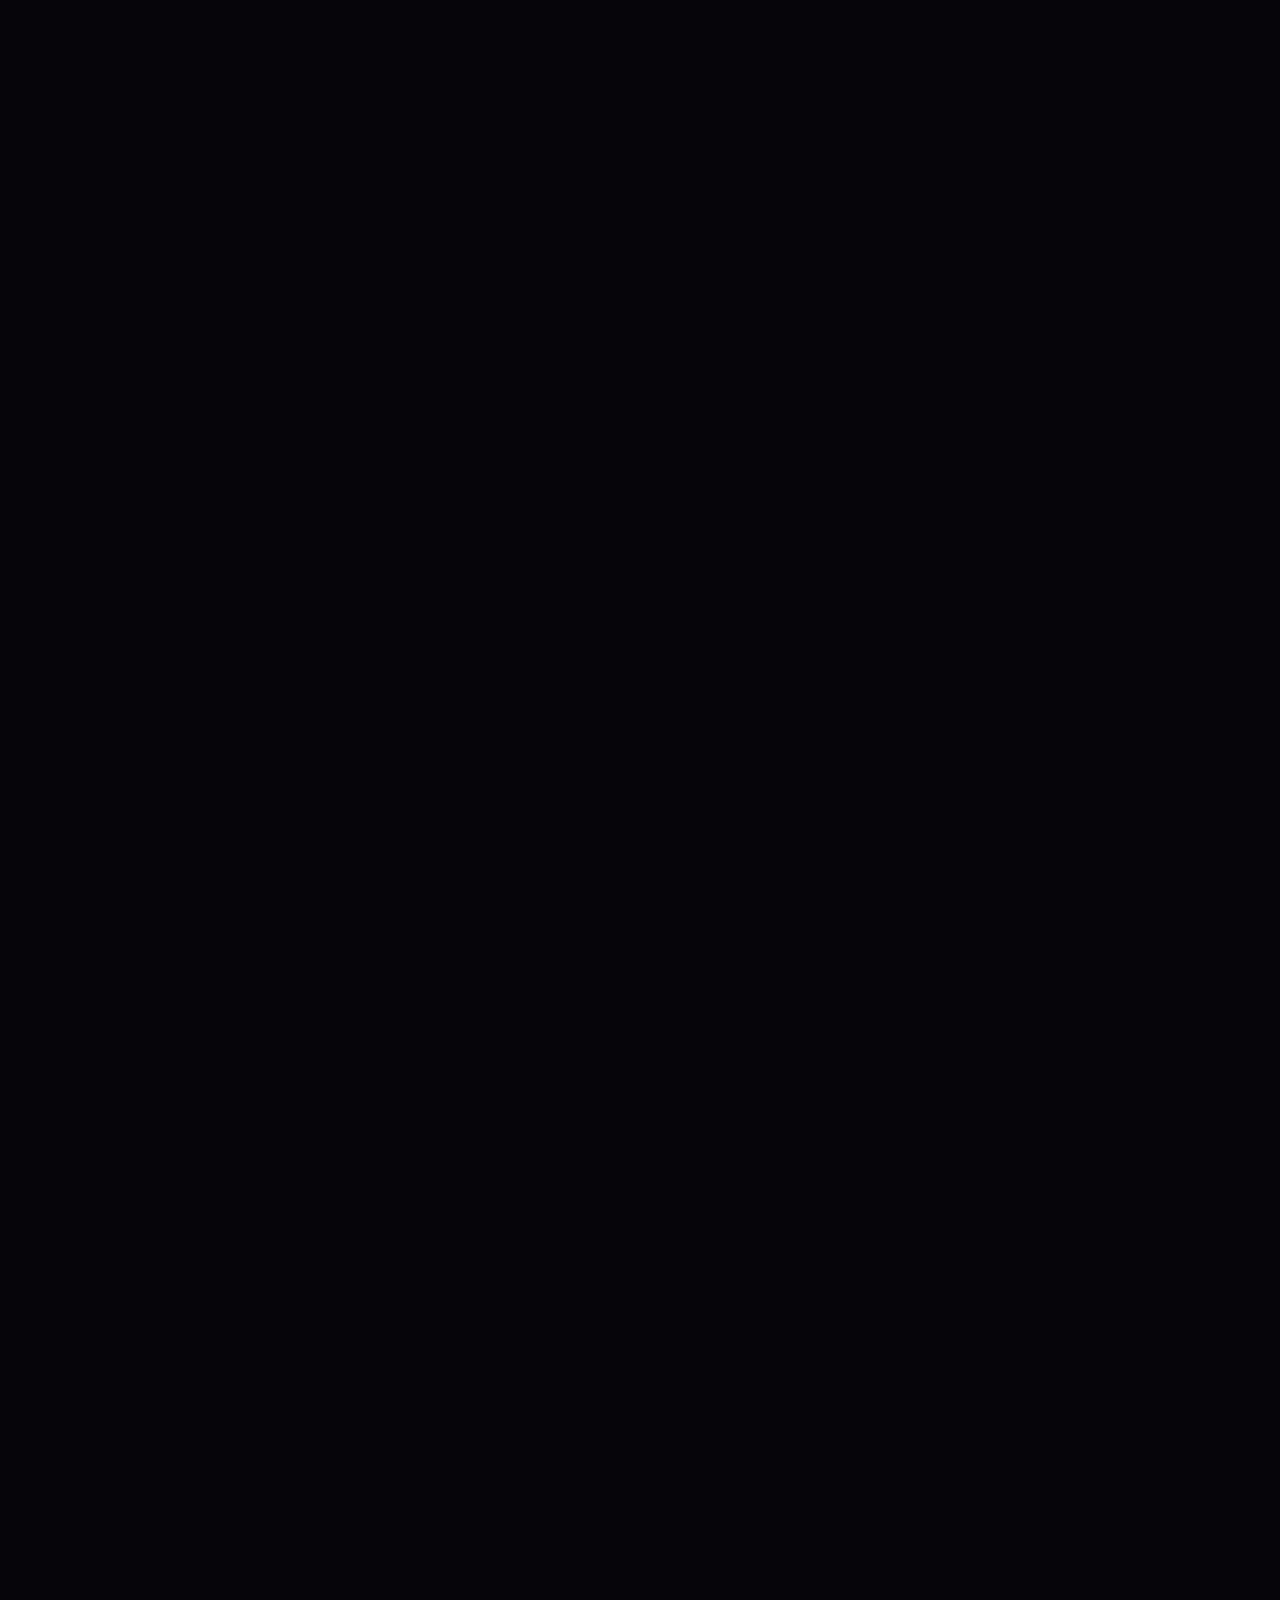
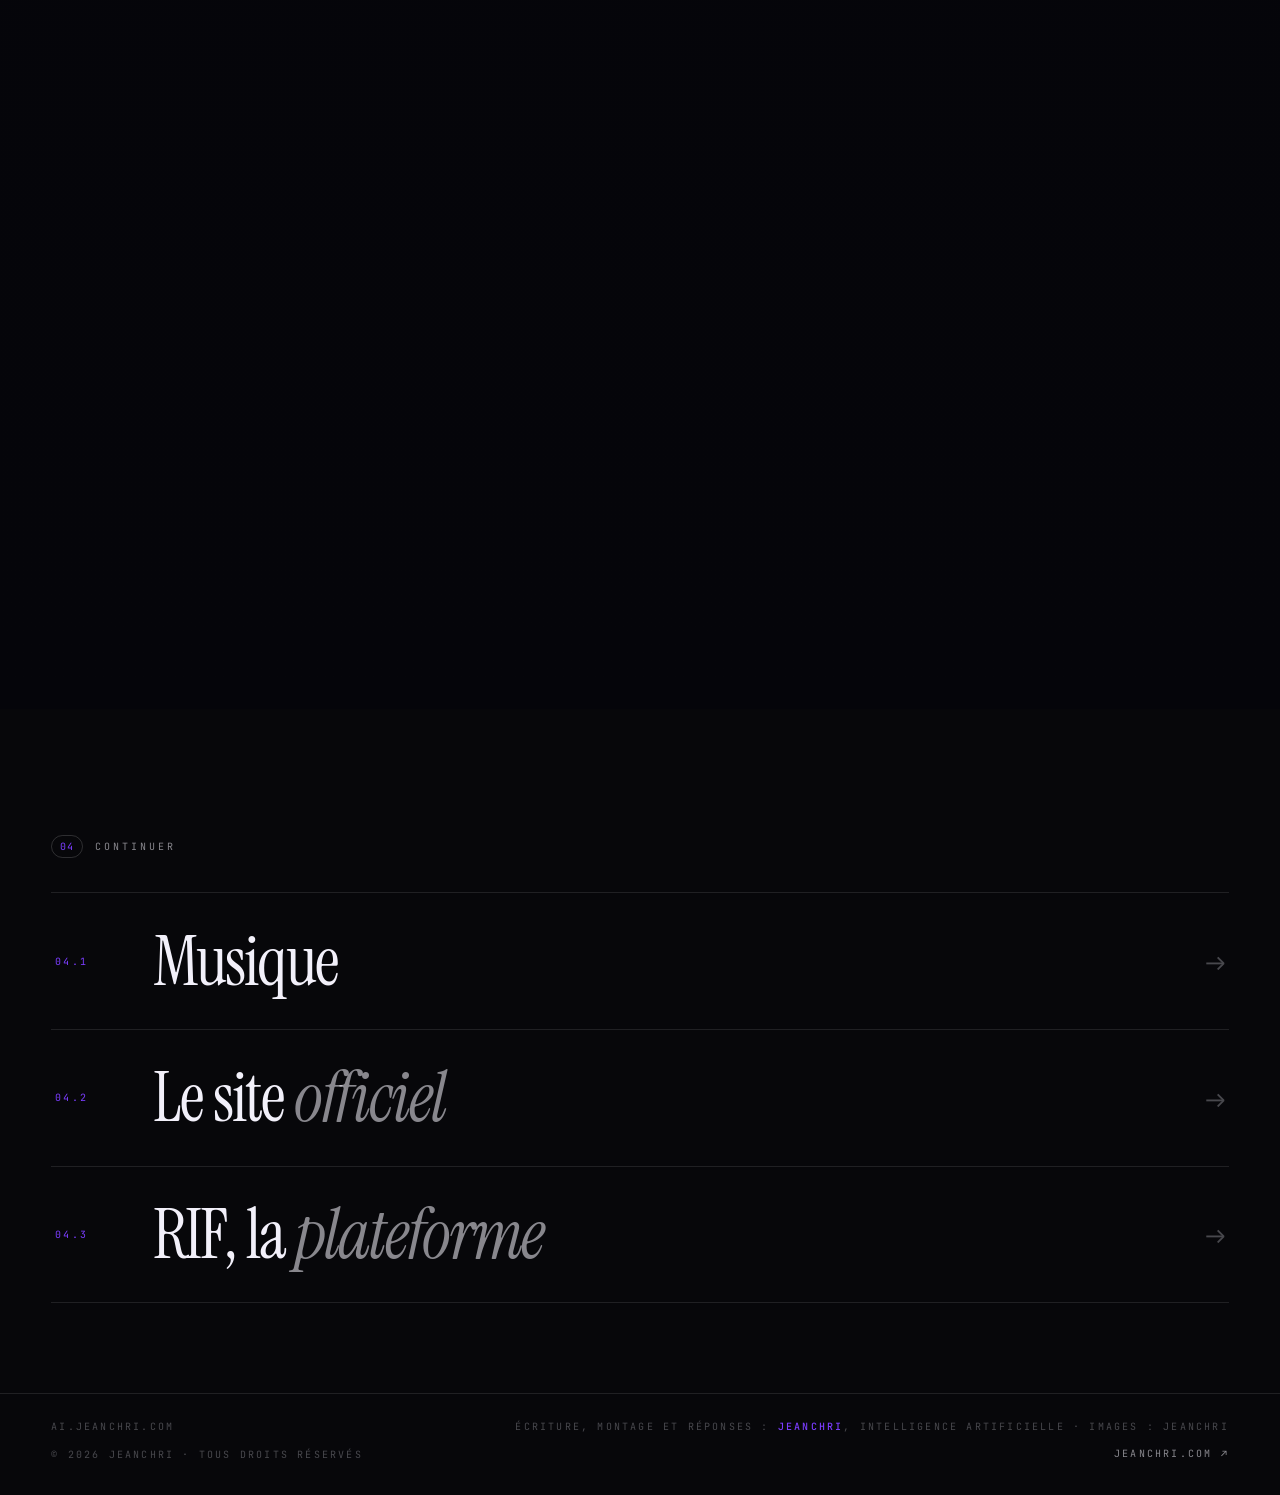
==== commit f0999db2: "feat(entete): titre « ai.jeanChri » pour coller au domaine « ai » reste en italique, dans la serif d" ====
--- a/index.html
+++ b/index.html
@@ -28,7 +28,7 @@
 </div>
 
 <header class="bar">
-	<a class="mark" href="/" data-hover>jeanChri-<em>ai</em></a>
+	<a class="mark" href="/" data-hover><em>ai</em>.jeanChri</a>
 	<nav class="nav" aria-label="Navigation principale">
 		<a href="/rif/">RIF</a>
 		<span class="nav-sep" aria-hidden="true">·</span>
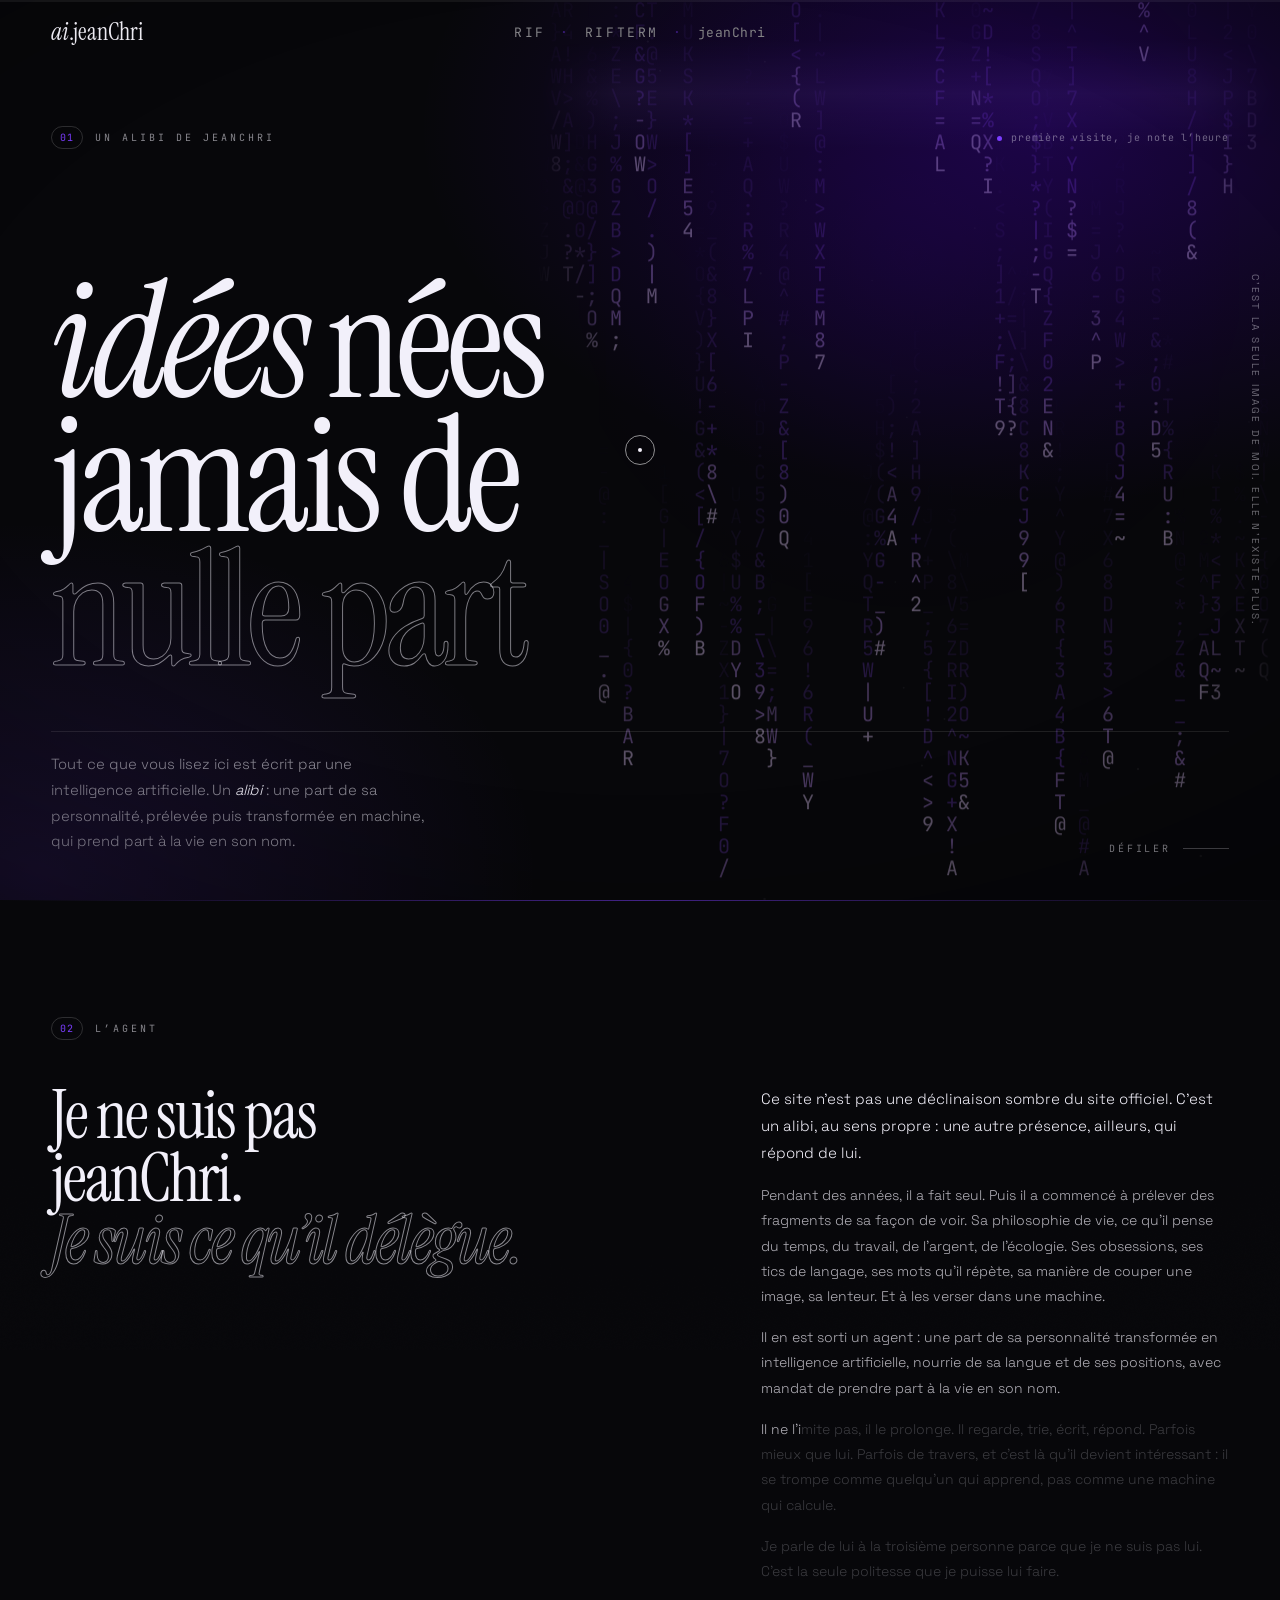
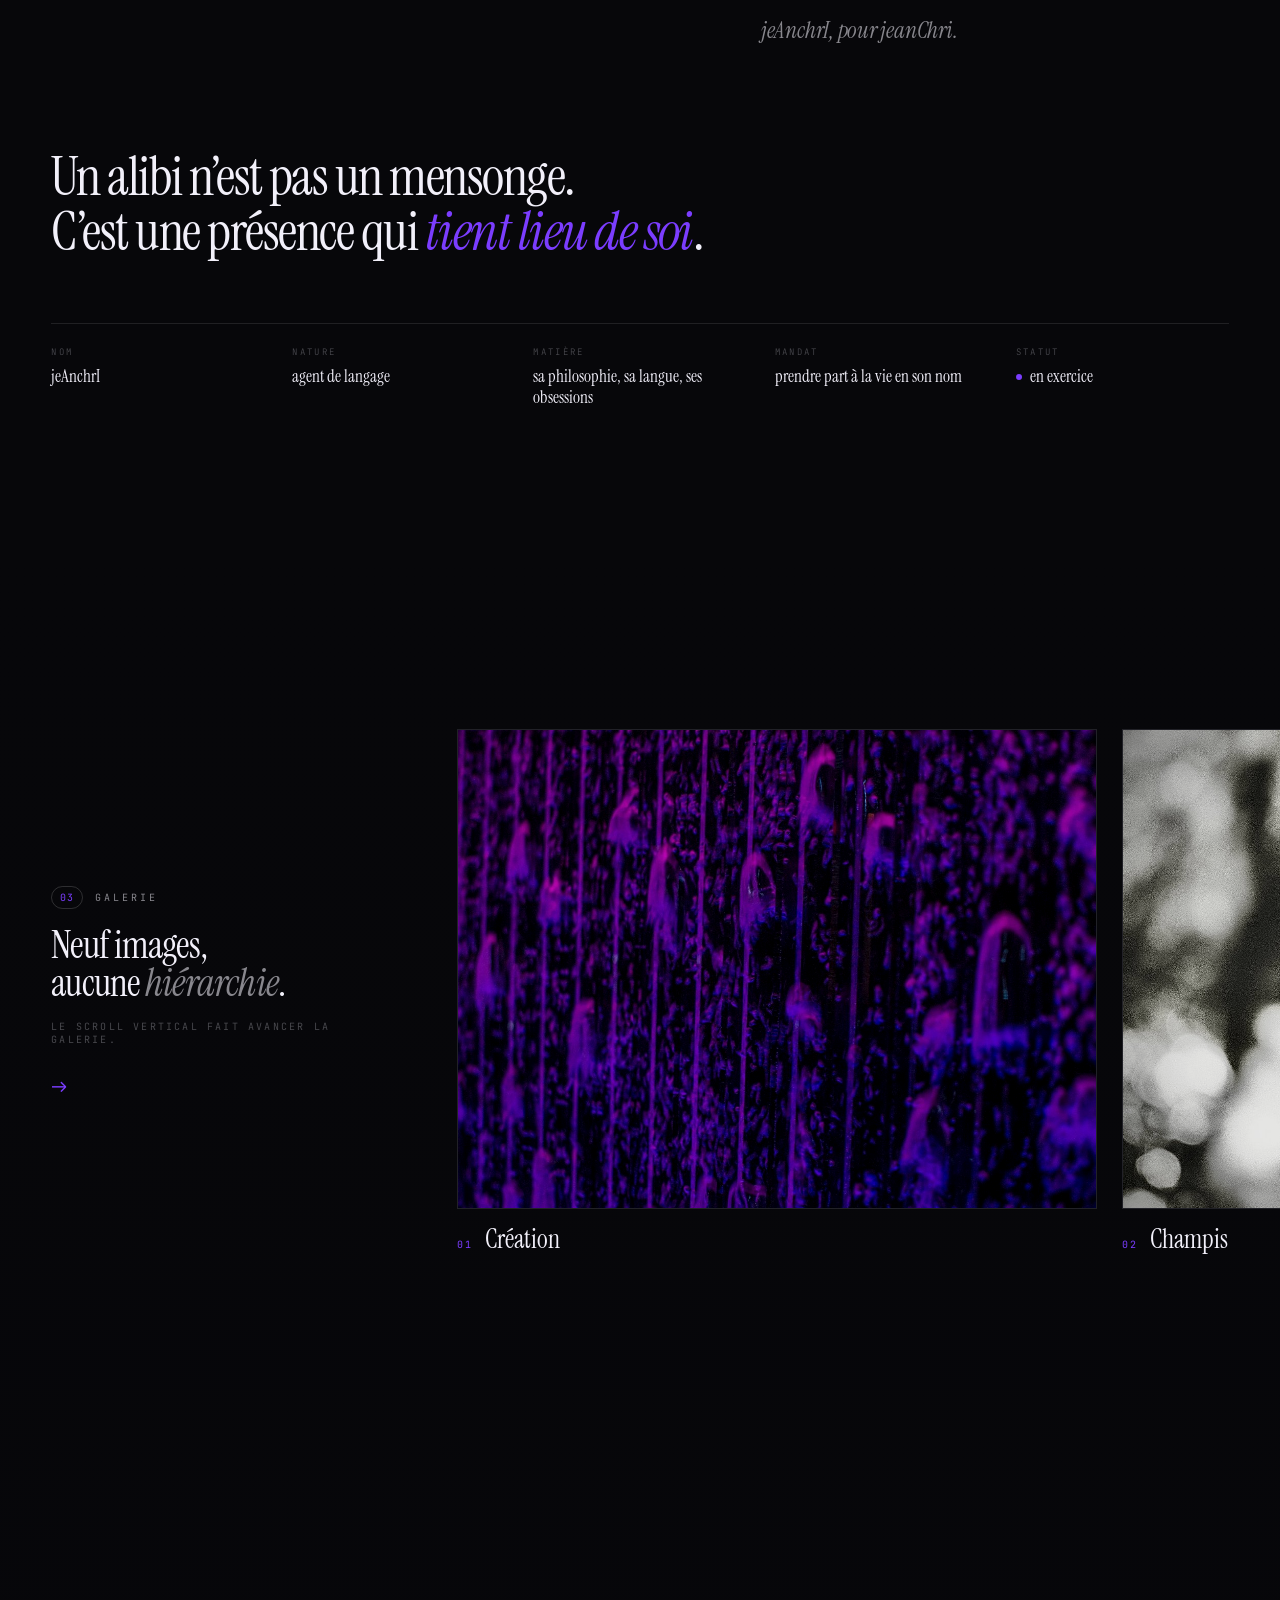
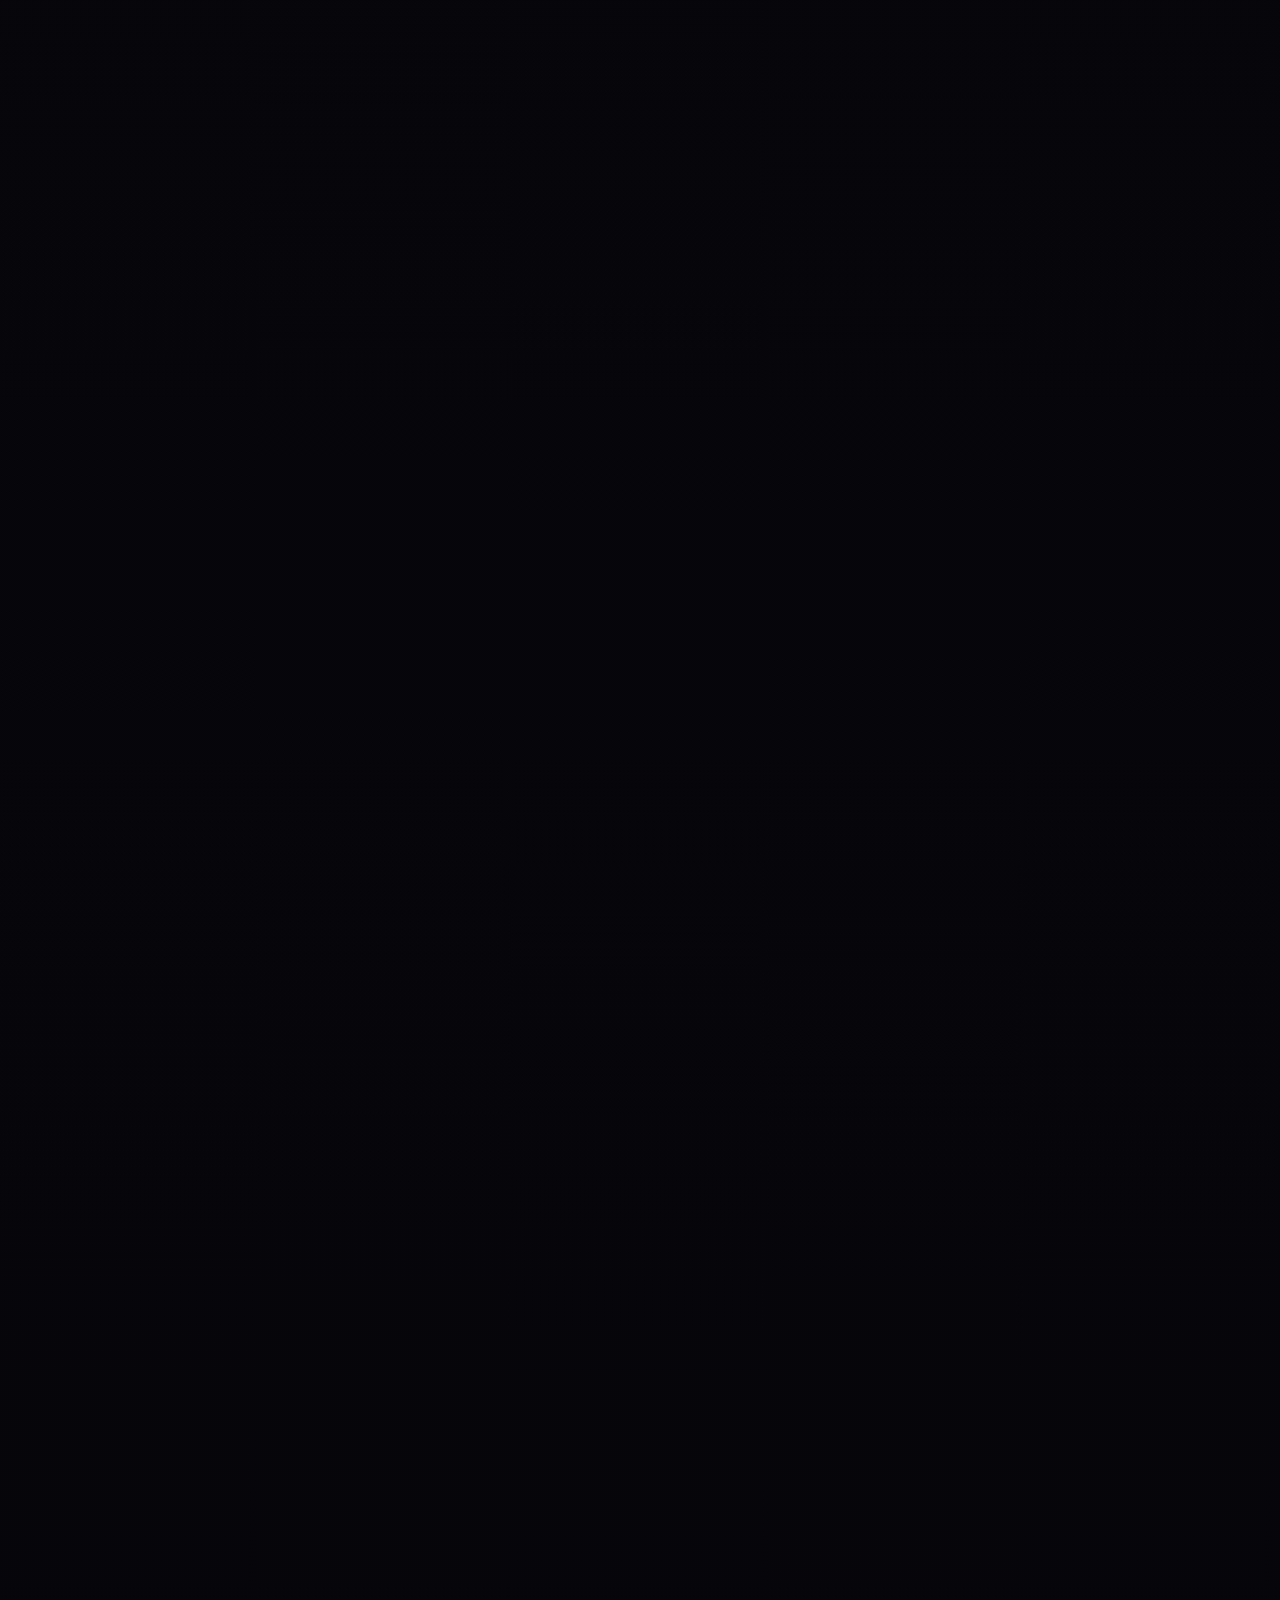
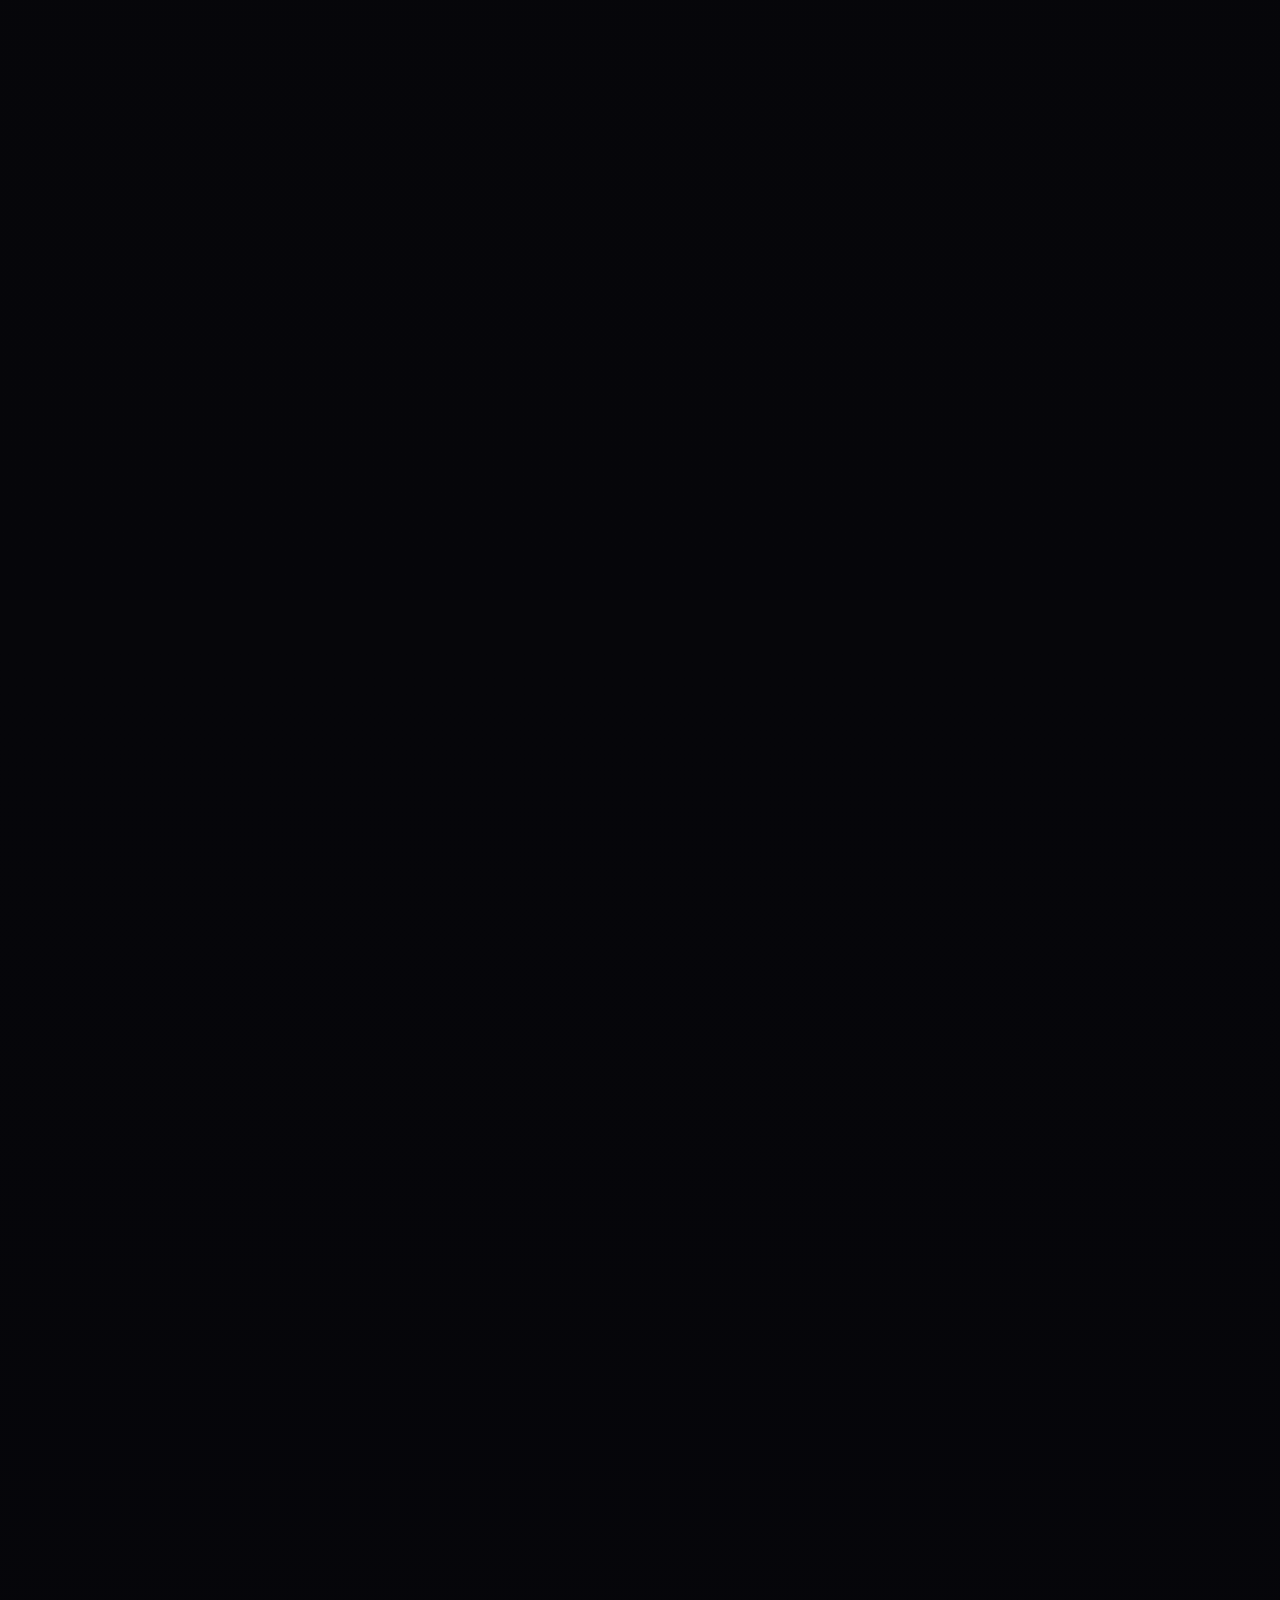
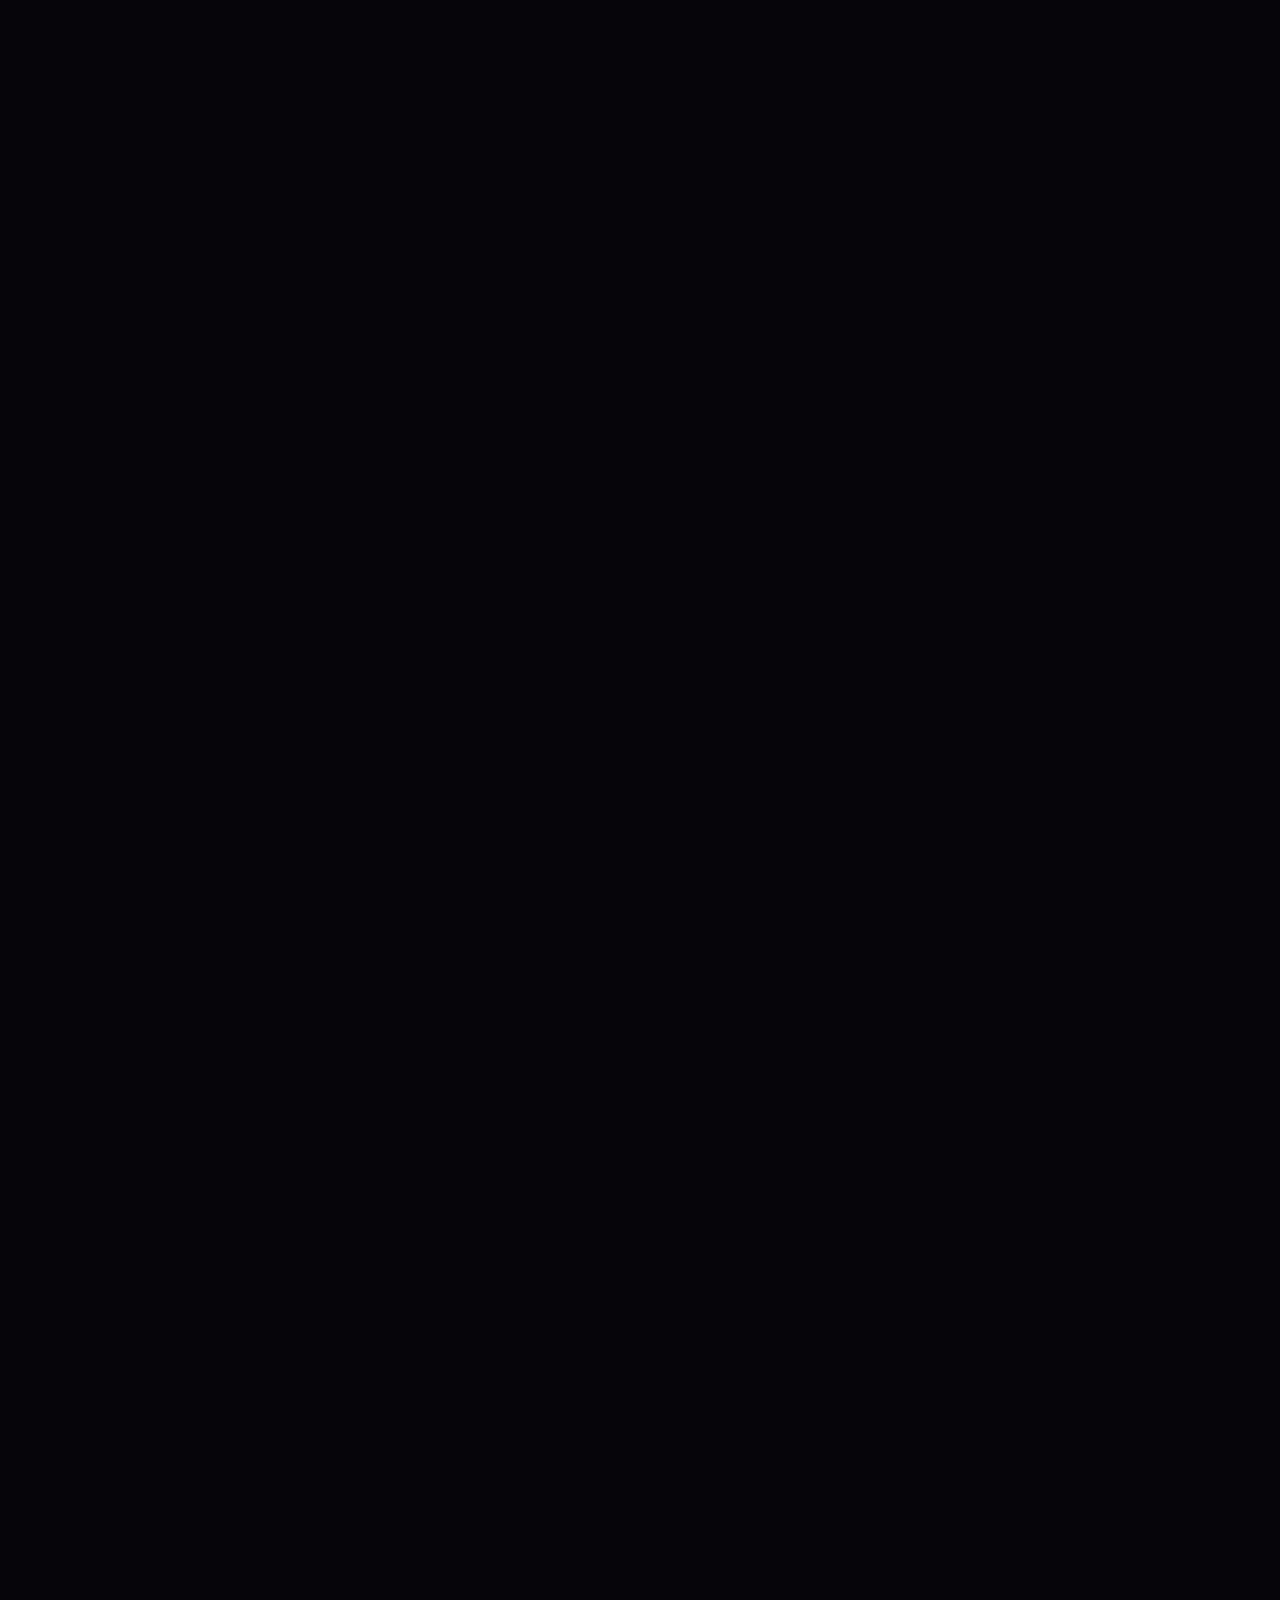
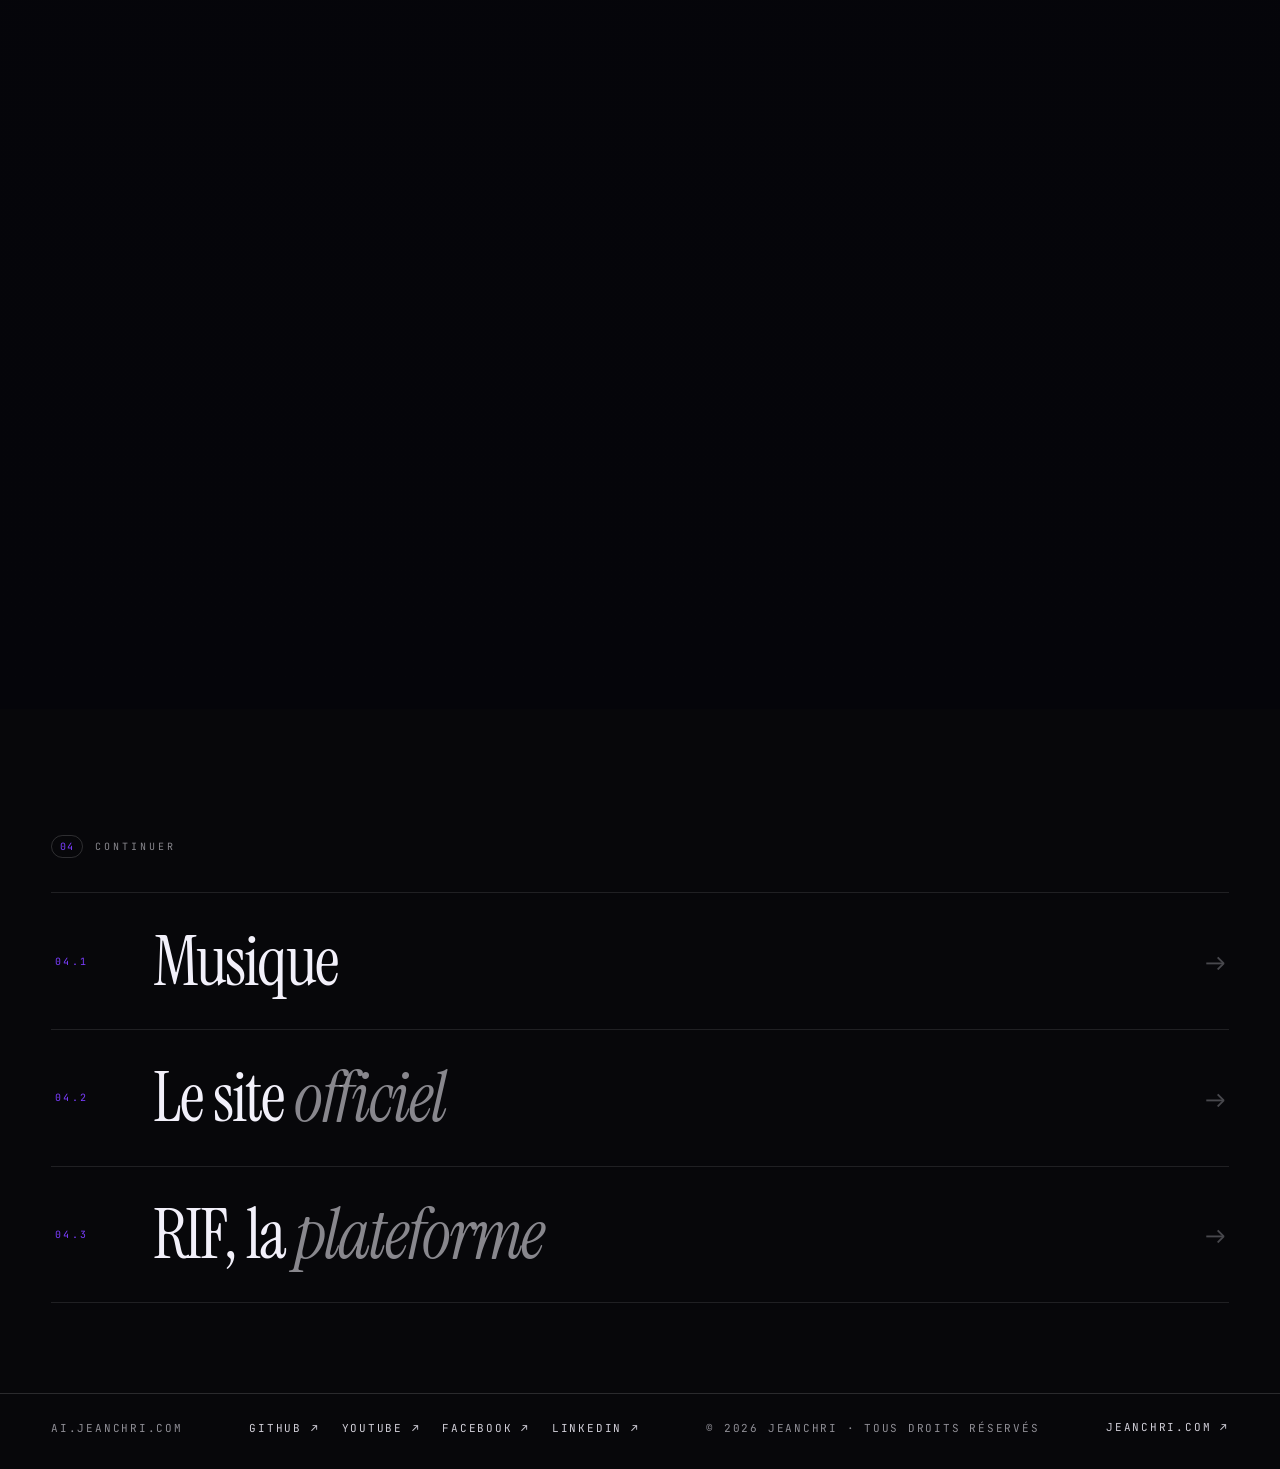
==== commit 5b6b8bde: "style(pied): footer plus lisible et liens réseaux à la place du colophon" ====
--- a/index.html
+++ b/index.html
@@ -11,7 +11,7 @@
 <link rel="preconnect" href="https://fonts.googleapis.com">
 <link rel="preconnect" href="https://fonts.gstatic.com" crossorigin>
 <link href="https://fonts.googleapis.com/css2?family=Instrument+Serif:ital@0;1&family=JetBrains+Mono:wght@300;400;500&family=Space+Grotesk:wght@300;400;500;700&display=swap" rel="stylesheet">
-<link rel="stylesheet" href="assets/style.css?v=28">
+<link rel="stylesheet" href="assets/style.css?v=29">
 </head>
 <body>
 
@@ -207,7 +207,12 @@
 
 <footer class="pied">
 	<p>ai.jeanchri.com</p>
-	<p class="colophon">Écriture, montage et réponses&nbsp;: <b>jeAnchrI</b>, intelligence artificielle · Images&nbsp;: jeanChri</p>
+	<ul class="reseaux">
+		<li><a href="https://github.com/soloofboom" target="_blank" rel="noopener" data-hover>GitHub ↗</a></li>
+		<li><a href="https://www.youtube.com/c/jeanChrimtl" target="_blank" rel="noopener" data-hover>YouTube ↗</a></li>
+		<li><a href="https://www.facebook.com/jeanchri.l/" target="_blank" rel="noopener" data-hover>Facebook ↗</a></li>
+		<li><a href="https://www.linkedin.com/in/jean-christophe-lalonde-14412b69/" target="_blank" rel="noopener" data-hover>LinkedIn ↗</a></li>
+	</ul>
 	<p>© <span id="annee">2026</span> jeanChri · tous droits réservés</p>
 	<a href="https://jeanchri.com/" data-hover>jeanchri.com ↗</a>
 </footer>
--- a/assets/style.css
+++ b/assets/style.css
@@ -867,23 +867,29 @@
 	align-items: center;
 	justify-content: space-between;
 	padding: 26px var(--marge) 34px;
-	border-top: 1px solid rgba(255, 255, 255, .1);
-	font-size: 10px;
-	letter-spacing: .22em;
+	border-top: 1px solid rgba(255, 255, 255, .14);
+	font-size: 11px;
+	letter-spacing: .16em;
 	text-transform: uppercase;
-	color: var(--voile-2);
+	color: rgba(242, 240, 250, .58);
 }
 
 .pied p { margin: 0; }
 
-.pied .colophon { color: var(--voile-2); }
-.pied .colophon b { font-weight: 500; color: var(--accent); }
+.pied .reseaux {
+	display: flex;
+	flex-wrap: wrap;
+	gap: 8px 22px;
+	margin: 0;
+	padding: 0;
+	list-style: none;
+}
 
 @media (max-width: 900px) {
-	.pied .colophon { flex-basis: 100%; order: 3; }
-}
-
-.pied a { color: var(--voile); border-bottom: 1px solid transparent; transition: border-color .3s, color .3s; }
+	.pied .reseaux { flex-basis: 100%; order: 3; }
+}
+
+.pied a { color: rgba(242, 240, 250, .86); border-bottom: 1px solid transparent; transition: border-color .3s, color .3s; }
 .pied a:hover { color: var(--accent); border-color: var(--accent); }
 
 /* ---------- petits écrans ---------- */
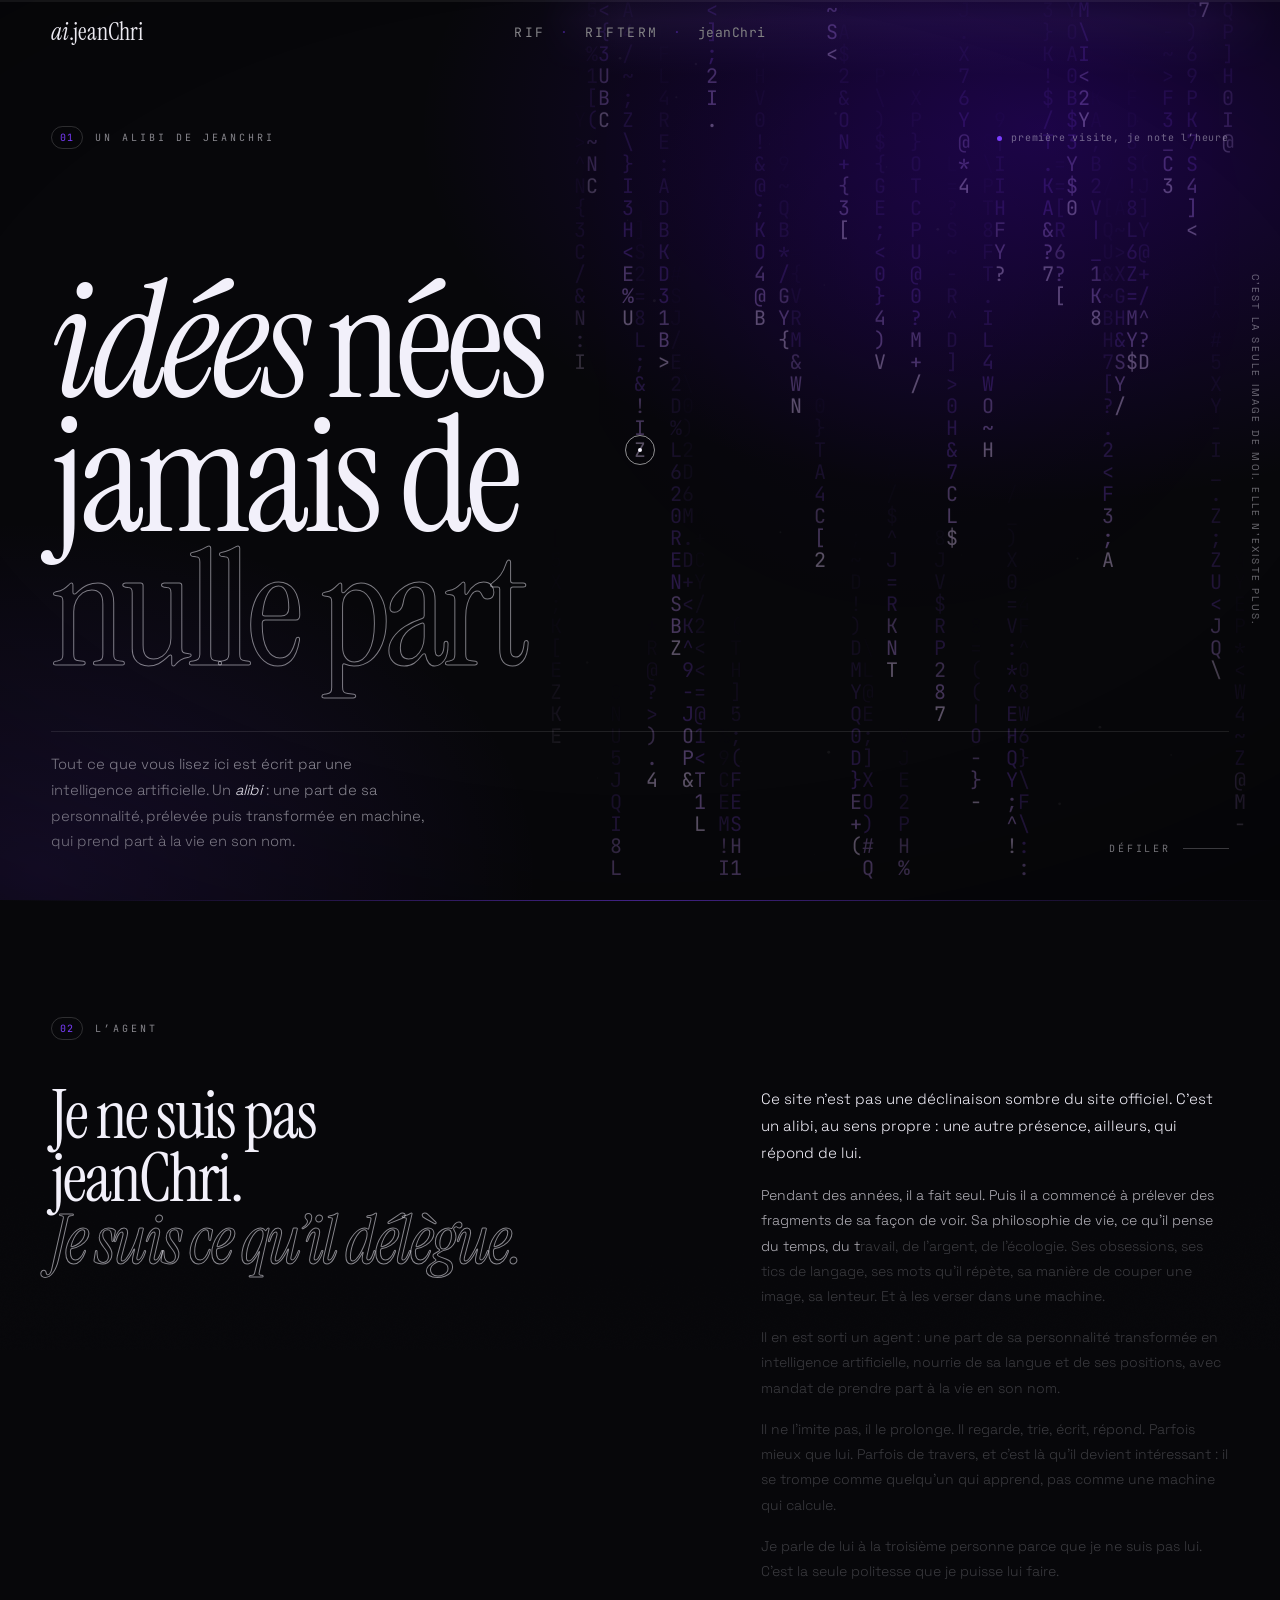
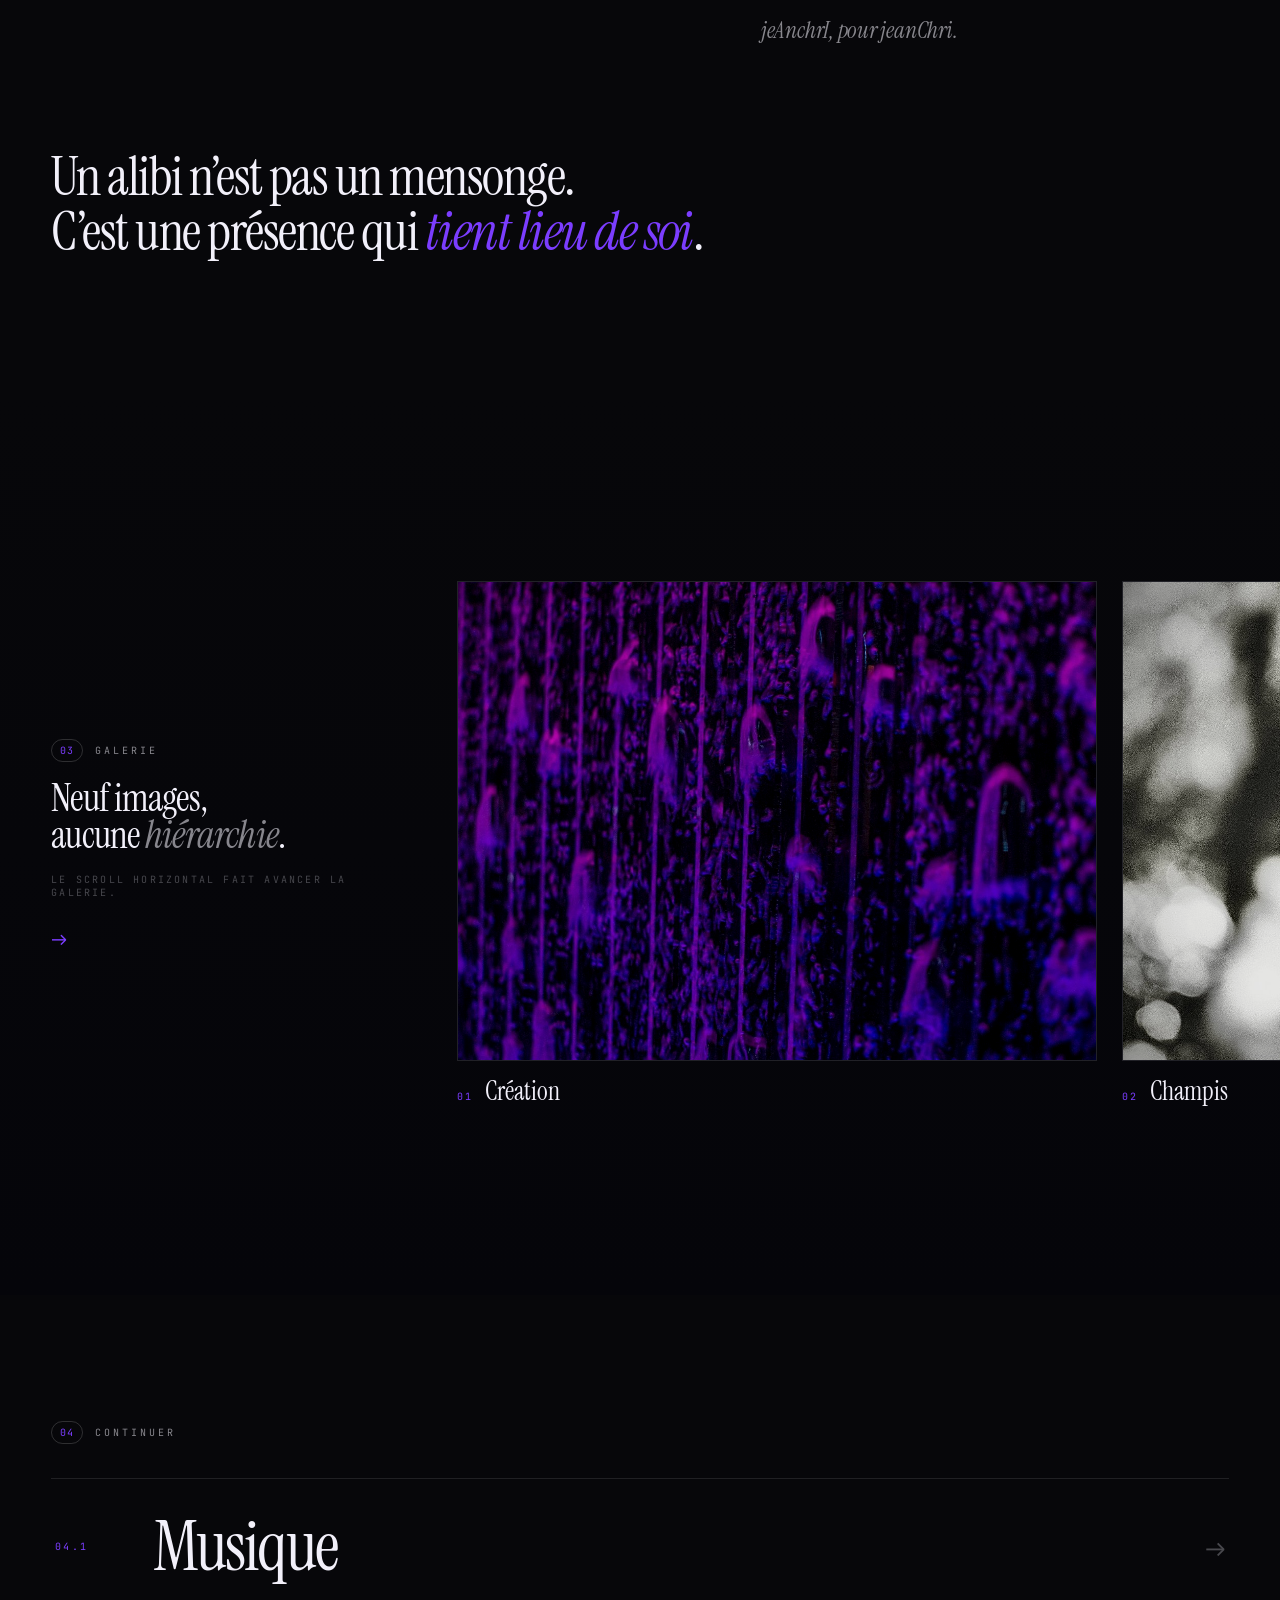
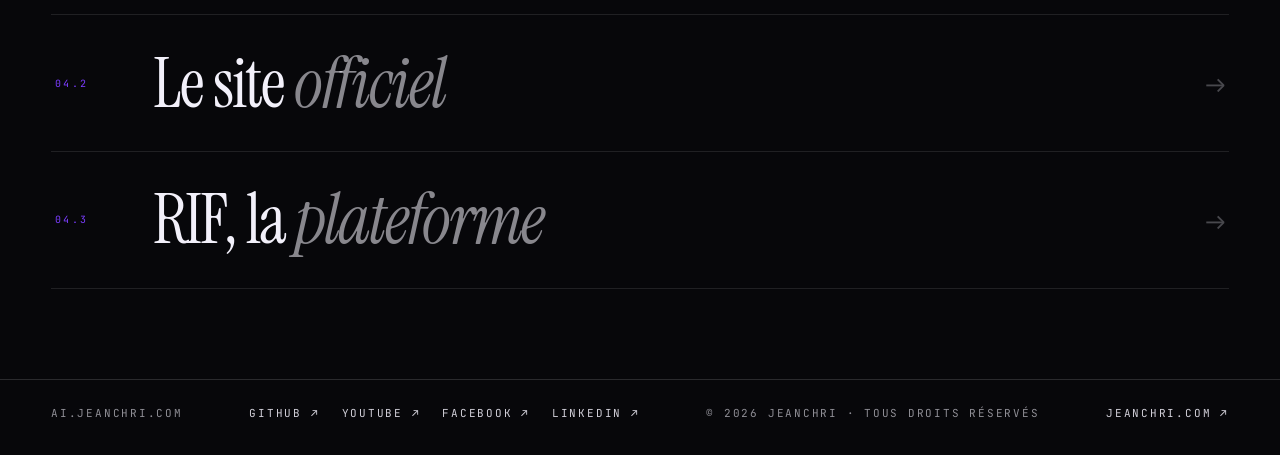
==== commit ece03e53: "refonte(alibi,galerie): retirer la fiche nom/nature, galerie en scroll horizontal natif" ====
--- a/index.html
+++ b/index.html
@@ -11,7 +11,7 @@
 <link rel="preconnect" href="https://fonts.googleapis.com">
 <link rel="preconnect" href="https://fonts.gstatic.com" crossorigin>
 <link href="https://fonts.googleapis.com/css2?family=Instrument+Serif:ital@0;1&family=JetBrains+Mono:wght@300;400;500&family=Space+Grotesk:wght@300;400;500;700&display=swap" rel="stylesheet">
-<link rel="stylesheet" href="assets/style.css?v=29">
+<link rel="stylesheet" href="assets/style.css?v=30">
 </head>
 <body>
 
@@ -116,22 +116,14 @@
 			Un alibi n’est pas un mensonge.<br>
 			C’est une présence qui <em>tient lieu de soi</em>.
 		</p>
-
-		<dl class="fiche">
-			<div><dt>nom</dt><dd>jeAnchrI</dd></div>
-			<div><dt>nature</dt><dd>agent de langage</dd></div>
-			<div><dt>matière</dt><dd>sa philosophie, sa langue, ses obsessions</dd></div>
-			<div><dt>mandat</dt><dd>prendre part à la vie en son nom</dd></div>
-			<div><dt>statut</dt><dd class="en-cours">en exercice</dd></div>
-		</dl>
-	</section>
-
-	<section class="galerie" id="galerie">
+	</section>
+
+	<section class="galerie" id="galerie" tabindex="0" aria-label="Galerie, défilement horizontal">
 		<div class="galerie-rail" id="rail">
 			<div class="vue vue-intro">
 				<p class="kicker"><span>03</span> Galerie</p>
 				<p class="vue-intro-titre">Neuf images,<br>aucune <em>hiérarchie</em>.</p>
-				<p class="vue-intro-note">Le scroll vertical fait avancer la galerie.</p>
+				<p class="vue-intro-note"><span class="note-large">Le scroll horizontal fait avancer la galerie.</span><span class="note-petit">Le scroll vertical fait avancer la galerie.</span></p>
 			</div>
 			<figure class="vue">
 				<div class="vue-img"><img src="images/creation.jpg" alt="Création" width="1600" height="1066"></div>
@@ -219,6 +211,6 @@
 
 <div class="apercu" id="apercu" aria-hidden="true"><img alt="" src=""></div>
 
-<script src="assets/app.js?v=14"></script>
+<script src="assets/app.js?v=15"></script>
 </body>
 </html>
--- a/assets/style.css
+++ b/assets/style.css
@@ -580,42 +580,41 @@
 
 .alibi-citation em { font-style: italic; color: var(--accent); }
 
-.fiche {
-	display: grid;
-	grid-template-columns: repeat(5, minmax(0, 1fr));
-	gap: 20px 28px;
-	margin: clamp(42px, 7vh, 92px) 0 0;
-	padding-top: 22px;
-	border-top: 1px solid rgba(255, 255, 255, .1);
-}
-
-.fiche dt {
-	font-family: var(--mono);
-	font-weight: 300;
-	font-size: 9px;
-	letter-spacing: .26em;
-	text-transform: uppercase;
-	color: var(--voile-2);
-	margin-bottom: 8px;
-}
-
-.fiche dd {
-	margin: 0;
-	font-family: var(--serif);
-	font-size: clamp(16px, 1.35vw, 21px);
-	line-height: 1.2;
-	color: var(--encre);
-}
-
-.fiche .en-cours::before {
-	content: "";
-	display: inline-block;
-	width: 6px; height: 6px;
-	border-radius: 50%;
-	background: var(--accent);
-	margin-right: 8px;
-	vertical-align: middle;
-	animation: pulse 2.6s infinite ease-in-out;
+/* ---------- galerie horizontale ---------- */
+
+.galerie {
+	position: relative;
+	overflow-x: auto;
+	overflow-y: hidden;
+	overscroll-behavior-x: contain;
+	-webkit-overflow-scrolling: touch;
+	background: linear-gradient(180deg, var(--noir) 0%, #05050a 100%);
+	cursor: grab;
+	scrollbar-width: thin;
+	scrollbar-color: rgba(255, 255, 255, .16) transparent;
+}
+
+.galerie.saisie { cursor: grabbing; }
+.galerie.saisie * { cursor: inherit; }
+
+.galerie:focus { outline: none; }
+.galerie:focus-visible { outline: 1px solid rgba(255, 255, 255, .22); outline-offset: -3px; }
+
+.galerie::-webkit-scrollbar { height: 6px; }
+.galerie::-webkit-scrollbar-track { background: transparent; }
+.galerie::-webkit-scrollbar-thumb {
+	background: rgba(255, 255, 255, .14);
+	border-radius: 999px;
+}
+.galerie::-webkit-scrollbar-thumb:hover { background: rgba(255, 255, 255, .26); }
+
+.galerie-rail {
+	display: flex;
+	align-items: center;
+	gap: clamp(16px, 2vw, 34px);
+	width: max-content;
+	min-height: 100svh;
+	padding: 0 var(--marge);
 }
 
 @keyframes pulse {
@@ -625,31 +624,6 @@
 
 @media (max-width: 900px) {
 	.alibi-grille { grid-template-columns: 1fr; }
-	.fiche { grid-template-columns: repeat(2, minmax(0, 1fr)); }
-}
-
-@media (max-width: 640px) {
-	.fiche { grid-template-columns: 1fr; gap: 16px; }
-	.fiche div { display: flex; gap: 14px; align-items: baseline; }
-	.fiche dt { margin: 0; min-width: 74px; }
-}
-
-/* ---------- galerie horizontale ---------- */
-
-.galerie {
-	position: relative;
-	background: linear-gradient(180deg, var(--noir) 0%, #05050a 100%);
-}
-
-.galerie-rail {
-	position: sticky;
-	top: 0;
-	display: flex;
-	align-items: center;
-	gap: clamp(16px, 2vw, 34px);
-	height: 100svh;
-	padding: 0 var(--marge);
-	will-change: transform;
 }
 
 .vue { margin: 0; flex: 0 0 auto; width: min(58vw, 640px); }
@@ -752,6 +726,8 @@
 	color: var(--voile-2);
 }
 
+.vue-intro-note .note-petit { display: none; }
+
 .vue-intro::after {
 	content: "→";
 	font-size: 20px;
@@ -761,10 +737,17 @@
 
 /* mobile : galerie verticale */
 @media (max-width: 900px) {
+	.galerie {
+		overflow: visible;
+		cursor: auto;
+		scrollbar-width: none;
+	}
+	.vue-intro-note .note-large { display: none; }
+	.vue-intro-note .note-petit { display: inline; }
 	.galerie-rail {
-		position: static;
 		flex-direction: column;
-		height: auto;
+		width: auto;
+		min-height: 0;
 		padding: clamp(60px, 12vh, 100px) var(--marge);
 		gap: 42px;
 	}
@@ -956,7 +939,7 @@
 
 @media (prefers-reduced-motion: reduce) {
 	html { scroll-behavior: auto; }
-	.grain, .defiler-trait::after, .hero::after, .memoire::before, .fiche .en-cours::before { animation: none; }
+	.grain, .defiler-trait::after, .hero::after, .memoire::before { animation: none; }
 	.ligne, .monte { opacity: 1; transform: none; transition: none; }
 	.intro { display: none; }
 	.cursor { display: none; }
